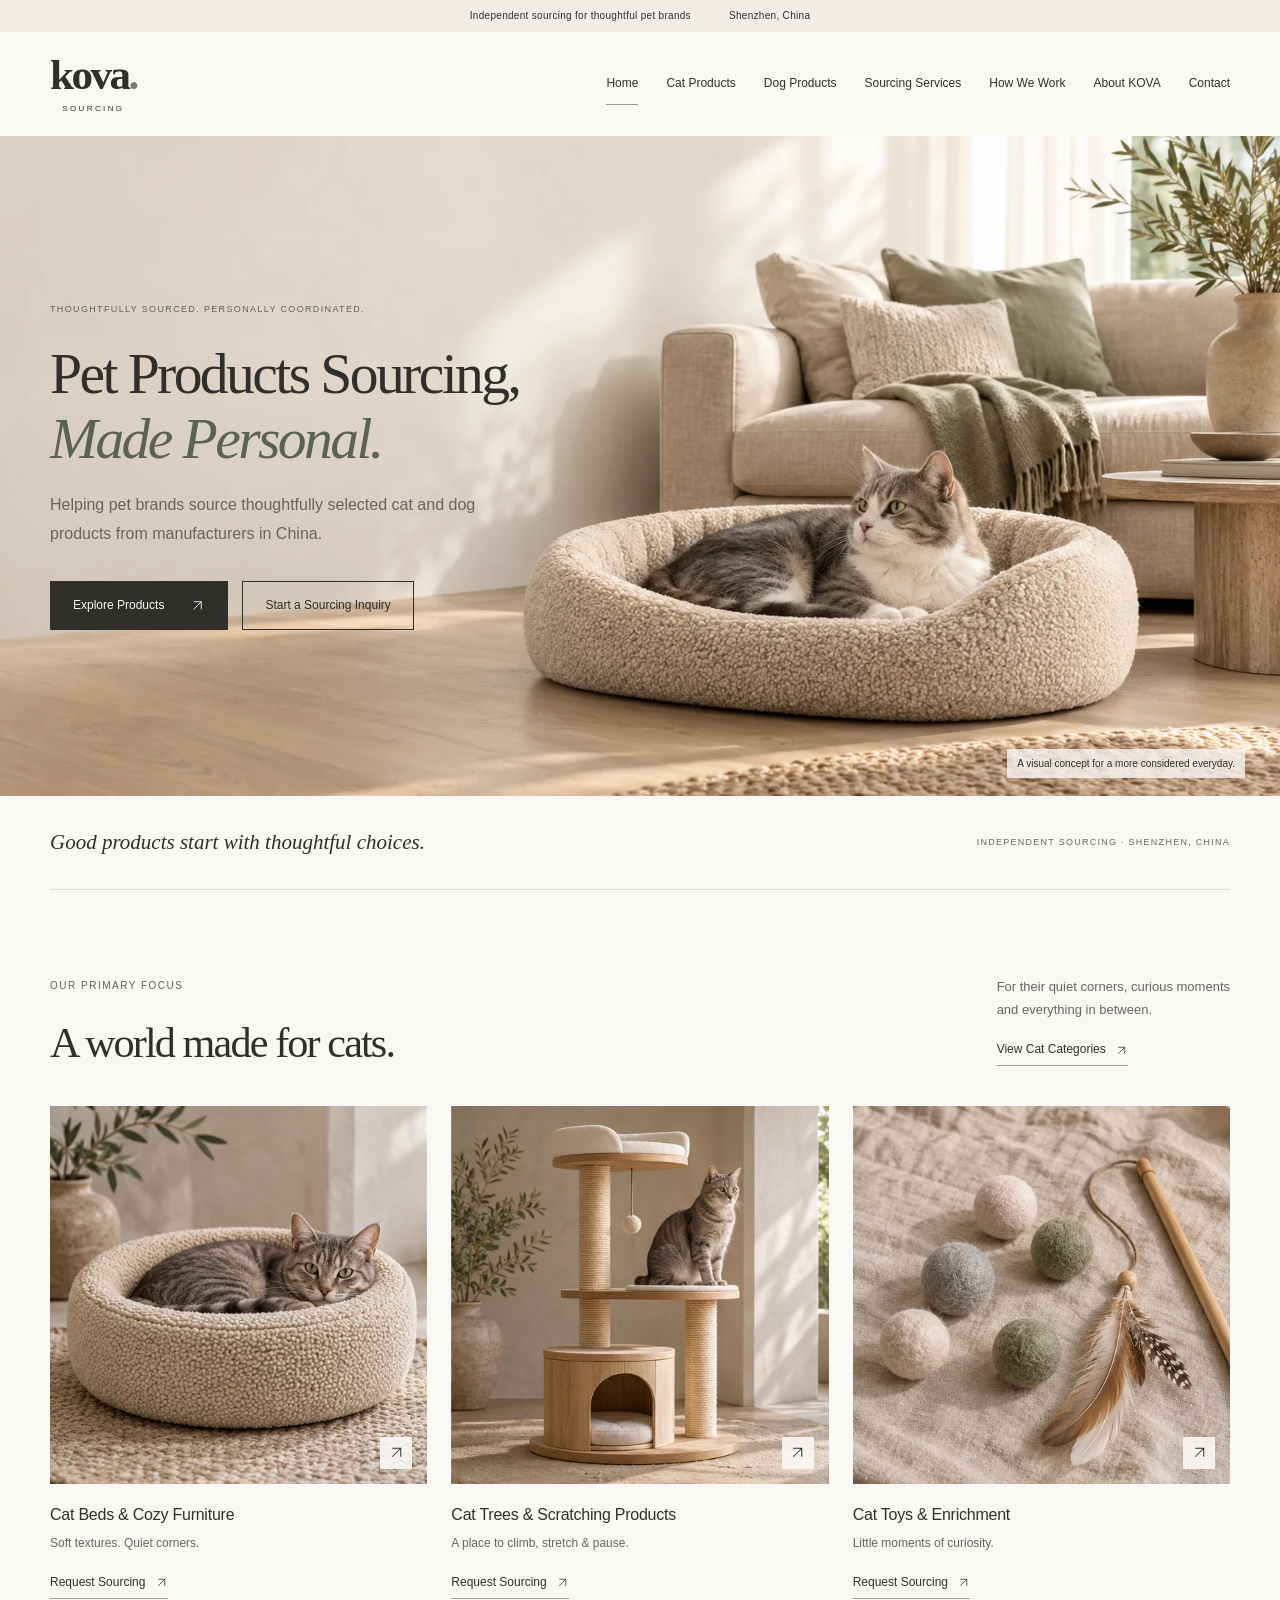
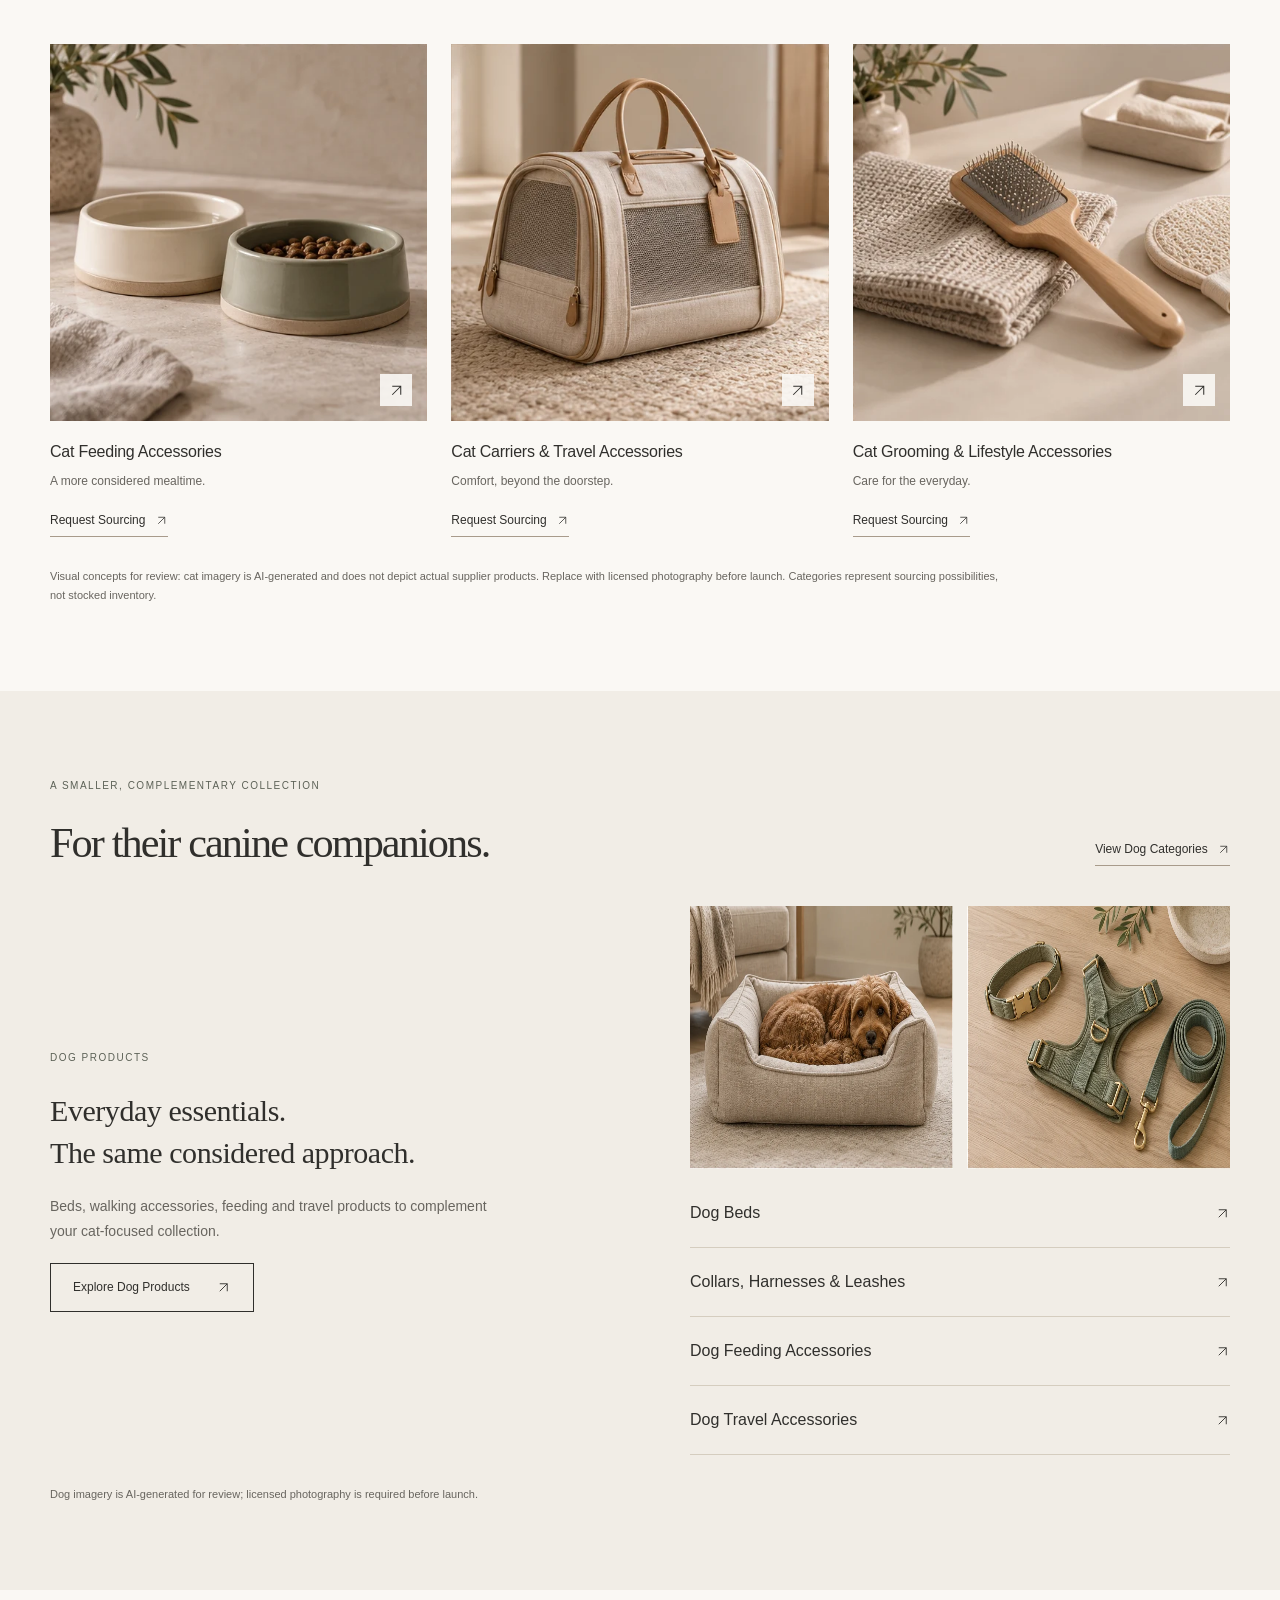
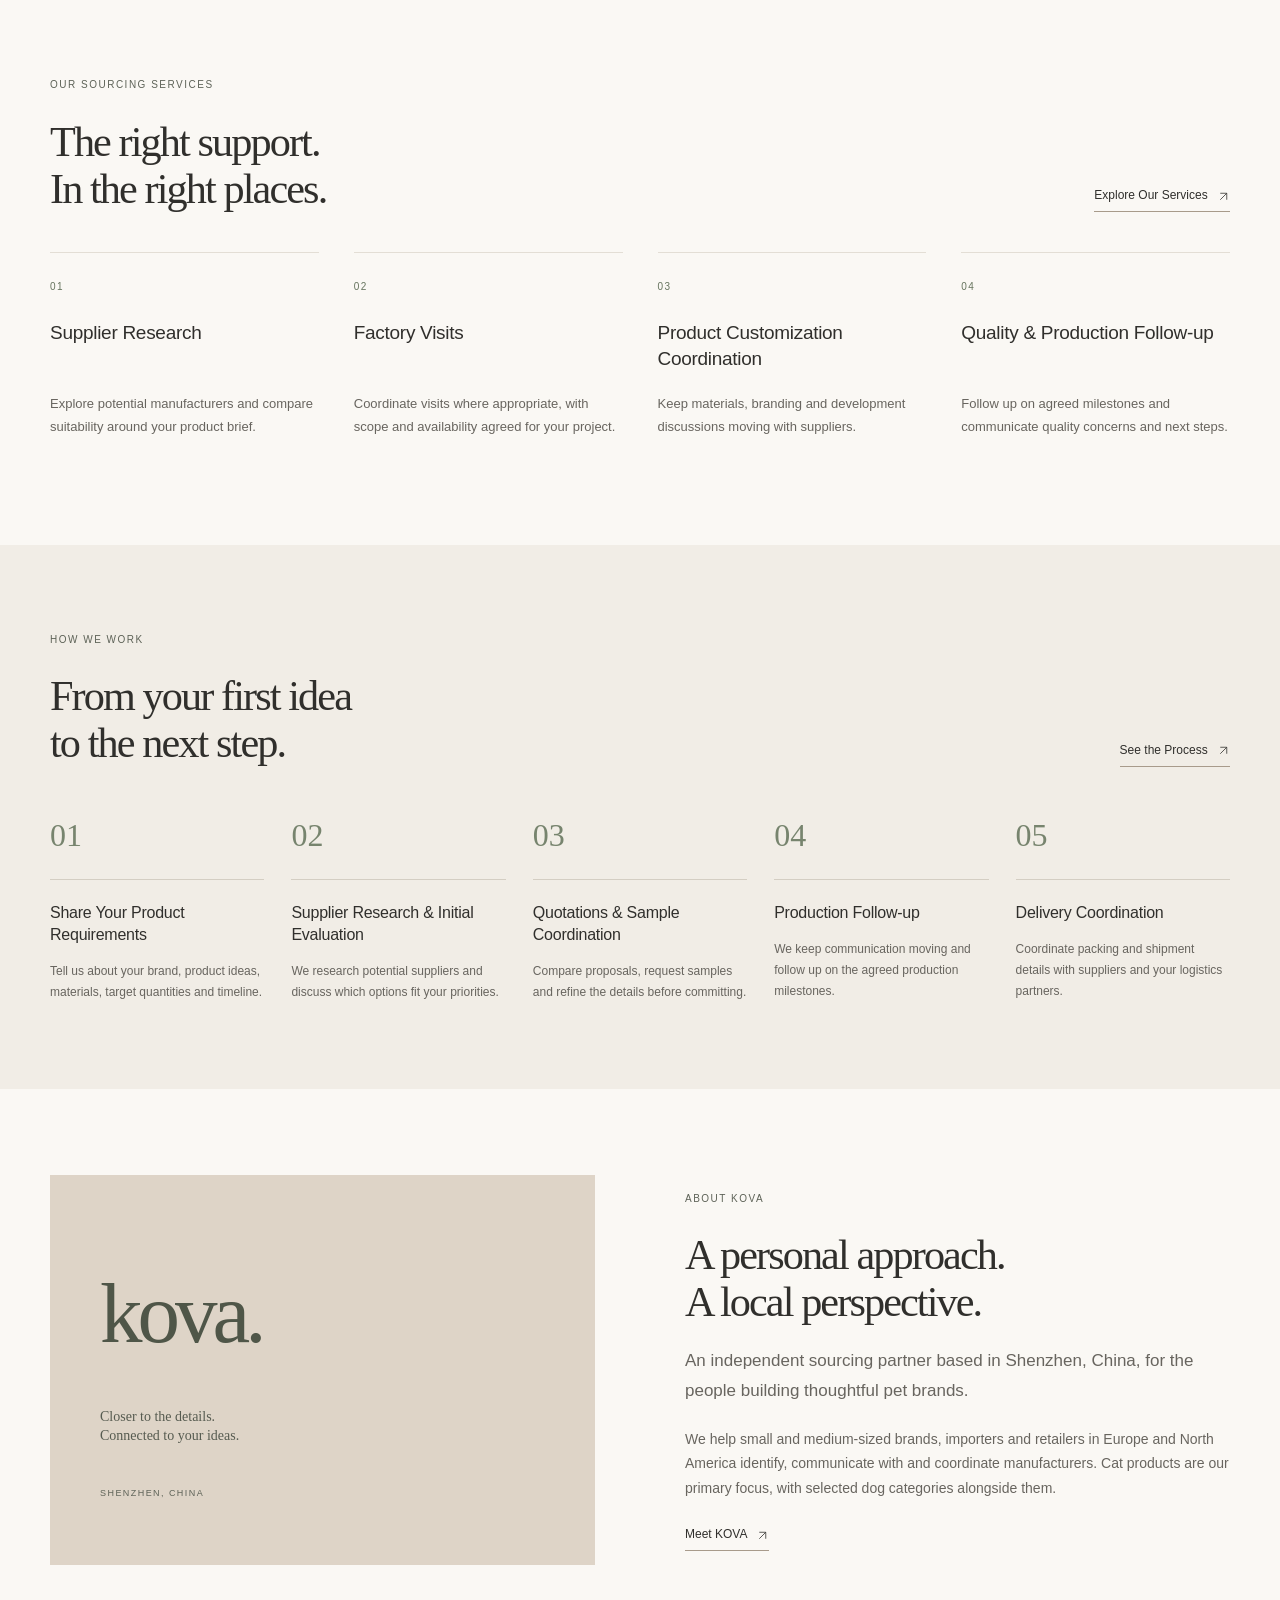
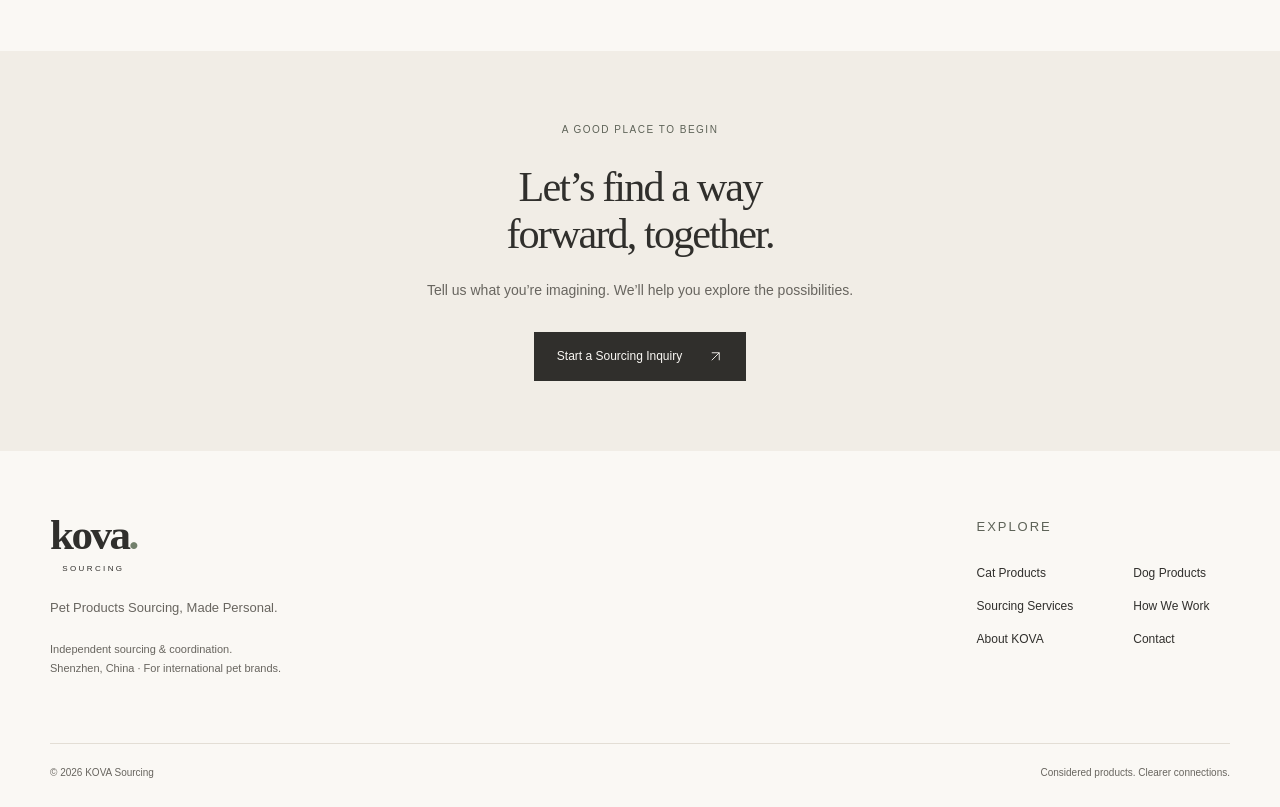
==== index.html @ 856c4e42 "Redesign KOVA static sourcing website for review" ====
<!doctype html>
<html lang="en"><head><meta charset="utf-8"><meta name="viewport" content="width=device-width, initial-scale=1"><title>KOVA Sourcing — Pet Products Sourcing, Made Personal.</title><meta name="description" content="An independent Shenzhen-based partner helping pet brands source thoughtfully selected cat and dog products from manufacturers in China."><link rel="canonical" href="https://kovasourcing.com/"><meta property="og:type" content="website"><meta property="og:title" content="KOVA Sourcing — Pet Products Sourcing, Made Personal."><meta property="og:description" content="An independent Shenzhen-based partner helping pet brands source thoughtfully selected cat and dog products from manufacturers in China."><meta property="og:url" content="https://kovasourcing.com/"><meta property="og:image" content="https://kovasourcing.com/assets/images/social-card.png"><meta property="og:image:alt" content="KOVA Sourcing — Made Personal"><meta name="theme-color" content="#FAF8F4"><link rel="icon" href="assets/favicon.svg" type="image/svg+xml"><link rel="stylesheet" href="assets/styles.css"><script src="assets/site.js" defer></script></head><body><a class="skip" href="#main">Skip to content</a><div class="top-note">Independent sourcing for thoughtful pet brands <span>Shenzhen, China</span></div><header class="site-header wrap"><a class="logo" href="index.html" aria-label="KOVA Sourcing home">kova<span>.</span><small>SOURCING</small></a><button class="menu-toggle" aria-expanded="false" aria-controls="navigation">Menu <span aria-hidden="true"><svg class="arrow-icon" aria-hidden="true" viewBox="0 0 20 20"><path d="M3 5h14M3 10h14M3 15h14" fill="none" stroke="currentColor" stroke-width="1.2"/></svg></span></button><nav id="navigation" aria-label="Main navigation"><a href="index.html" aria-current="page">Home</a><a href="cat-products.html">Cat Products</a><a href="dog-products.html">Dog Products</a><a href="sourcing-services.html">Sourcing Services</a><a href="how-it-works.html">How We Work</a><a href="about.html">About KOVA</a><a href="contact.html">Contact</a></nav></header><main id="main"><section class="hero"><div class="hero-background" role="img" aria-label="AI-generated concept of a cat in a neutral modern interior"></div><div class="wrap hero-content"><p class="eyebrow">THOUGHTFULLY SOURCED. PERSONALLY COORDINATED.</p><h1>Pet Products Sourcing,<br><em>Made Personal.</em></h1><p>Helping pet brands source thoughtfully selected cat and dog products from manufacturers in China.</p><div class="actions"><a class="button dark" href="cat-products.html">Explore Products <span aria-hidden="true"><svg class="arrow-icon" aria-hidden="true" viewBox="0 0 20 20" fill="none"><path d="M5 15 15 5M5 5h10v10" stroke="currentColor" stroke-width="1.2"/></svg></span></a><a class="button outline" href="contact.html">Start a Sourcing Inquiry</a></div></div><span class="hero-caption">A visual concept for a more considered everyday.</span></section><section class="intro-strip wrap"><p>Good products start with thoughtful choices.</p><span>INDEPENDENT SOURCING · SHENZHEN, CHINA</span></section><section class="wrap section"><div class="section-head"><div><p class="eyebrow">OUR PRIMARY FOCUS</p><h2>A world made for cats.</h2></div><div><p>For their quiet corners, curious moments<br>and everything in between.</p><a class="text-link" href="cat-products.html">View Cat Categories <svg class="arrow-icon" aria-hidden="true" viewBox="0 0 20 20" fill="none"><path d="M5 15 15 5M5 5h10v10" stroke="currentColor" stroke-width="1.2"/></svg></a></div></div><div class="category-grid"><article class="category-card"><a href="contact.html?category=Cat%20Beds%20%26%20Cozy%20Furniture" class="category-image" aria-label="Request sourcing for Cat Beds &amp; Cozy Furniture"><div class="photo-tile panel-0" role="img" aria-label="AI-generated concept image representing Cat Beds &amp; Cozy Furniture"></div><span class="image-arrow" aria-hidden="true"><svg class="arrow-icon" aria-hidden="true" viewBox="0 0 20 20" fill="none"><path d="M5 15 15 5M5 5h10v10" stroke="currentColor" stroke-width="1.2"/></svg></span></a><div class="category-copy"><h3>Cat Beds &amp; Cozy Furniture</h3><p>Soft textures. Quiet corners.</p><a class="text-link" href="contact.html?category=Cat%20Beds%20%26%20Cozy%20Furniture">Request Sourcing <span aria-hidden="true"><svg class="arrow-icon" aria-hidden="true" viewBox="0 0 20 20" fill="none"><path d="M5 15 15 5M5 5h10v10" stroke="currentColor" stroke-width="1.2"/></svg></span></a></div></article><article class="category-card"><a href="contact.html?category=Cat%20Trees%20%26%20Scratching%20Products" class="category-image" aria-label="Request sourcing for Cat Trees &amp; Scratching Products"><div class="photo-tile panel-1" role="img" aria-label="AI-generated concept image representing Cat Trees &amp; Scratching Products"></div><span class="image-arrow" aria-hidden="true"><svg class="arrow-icon" aria-hidden="true" viewBox="0 0 20 20" fill="none"><path d="M5 15 15 5M5 5h10v10" stroke="currentColor" stroke-width="1.2"/></svg></span></a><div class="category-copy"><h3>Cat Trees &amp; Scratching Products</h3><p>A place to climb, stretch &amp; pause.</p><a class="text-link" href="contact.html?category=Cat%20Trees%20%26%20Scratching%20Products">Request Sourcing <span aria-hidden="true"><svg class="arrow-icon" aria-hidden="true" viewBox="0 0 20 20" fill="none"><path d="M5 15 15 5M5 5h10v10" stroke="currentColor" stroke-width="1.2"/></svg></span></a></div></article><article class="category-card"><a href="contact.html?category=Cat%20Toys%20%26%20Enrichment" class="category-image" aria-label="Request sourcing for Cat Toys &amp; Enrichment"><div class="photo-tile panel-2" role="img" aria-label="AI-generated concept image representing Cat Toys &amp; Enrichment"></div><span class="image-arrow" aria-hidden="true"><svg class="arrow-icon" aria-hidden="true" viewBox="0 0 20 20" fill="none"><path d="M5 15 15 5M5 5h10v10" stroke="currentColor" stroke-width="1.2"/></svg></span></a><div class="category-copy"><h3>Cat Toys &amp; Enrichment</h3><p>Little moments of curiosity.</p><a class="text-link" href="contact.html?category=Cat%20Toys%20%26%20Enrichment">Request Sourcing <span aria-hidden="true"><svg class="arrow-icon" aria-hidden="true" viewBox="0 0 20 20" fill="none"><path d="M5 15 15 5M5 5h10v10" stroke="currentColor" stroke-width="1.2"/></svg></span></a></div></article><article class="category-card"><a href="contact.html?category=Cat%20Feeding%20Accessories" class="category-image" aria-label="Request sourcing for Cat Feeding Accessories"><div class="photo-tile panel-3" role="img" aria-label="AI-generated concept image representing Cat Feeding Accessories"></div><span class="image-arrow" aria-hidden="true"><svg class="arrow-icon" aria-hidden="true" viewBox="0 0 20 20" fill="none"><path d="M5 15 15 5M5 5h10v10" stroke="currentColor" stroke-width="1.2"/></svg></span></a><div class="category-copy"><h3>Cat Feeding Accessories</h3><p>A more considered mealtime.</p><a class="text-link" href="contact.html?category=Cat%20Feeding%20Accessories">Request Sourcing <span aria-hidden="true"><svg class="arrow-icon" aria-hidden="true" viewBox="0 0 20 20" fill="none"><path d="M5 15 15 5M5 5h10v10" stroke="currentColor" stroke-width="1.2"/></svg></span></a></div></article><article class="category-card"><a href="contact.html?category=Cat%20Carriers%20%26%20Travel%20Accessories" class="category-image" aria-label="Request sourcing for Cat Carriers &amp; Travel Accessories"><div class="photo-tile panel-4" role="img" aria-label="AI-generated concept image representing Cat Carriers &amp; Travel Accessories"></div><span class="image-arrow" aria-hidden="true"><svg class="arrow-icon" aria-hidden="true" viewBox="0 0 20 20" fill="none"><path d="M5 15 15 5M5 5h10v10" stroke="currentColor" stroke-width="1.2"/></svg></span></a><div class="category-copy"><h3>Cat Carriers &amp; Travel Accessories</h3><p>Comfort, beyond the doorstep.</p><a class="text-link" href="contact.html?category=Cat%20Carriers%20%26%20Travel%20Accessories">Request Sourcing <span aria-hidden="true"><svg class="arrow-icon" aria-hidden="true" viewBox="0 0 20 20" fill="none"><path d="M5 15 15 5M5 5h10v10" stroke="currentColor" stroke-width="1.2"/></svg></span></a></div></article><article class="category-card"><a href="contact.html?category=Cat%20Grooming%20%26%20Lifestyle%20Accessories" class="category-image" aria-label="Request sourcing for Cat Grooming &amp; Lifestyle Accessories"><div class="photo-tile panel-5" role="img" aria-label="AI-generated concept image representing Cat Grooming &amp; Lifestyle Accessories"></div><span class="image-arrow" aria-hidden="true"><svg class="arrow-icon" aria-hidden="true" viewBox="0 0 20 20" fill="none"><path d="M5 15 15 5M5 5h10v10" stroke="currentColor" stroke-width="1.2"/></svg></span></a><div class="category-copy"><h3>Cat Grooming &amp; Lifestyle Accessories</h3><p>Care for the everyday.</p><a class="text-link" href="contact.html?category=Cat%20Grooming%20%26%20Lifestyle%20Accessories">Request Sourcing <span aria-hidden="true"><svg class="arrow-icon" aria-hidden="true" viewBox="0 0 20 20" fill="none"><path d="M5 15 15 5M5 5h10v10" stroke="currentColor" stroke-width="1.2"/></svg></span></a></div></article></div><p class="asset-note">Visual concepts for review: cat imagery is AI-generated and does not depict actual supplier products. Replace with licensed photography before launch. Categories represent sourcing possibilities, not stocked inventory.</p></section><section class="dog-section"><div class="wrap section"><div class="section-head"><div><p class="eyebrow">A SMALLER, COMPLEMENTARY COLLECTION</p><h2>For their canine companions.</h2></div><a class="text-link" href="dog-products.html">View Dog Categories <svg class="arrow-icon" aria-hidden="true" viewBox="0 0 20 20" fill="none"><path d="M5 15 15 5M5 5h10v10" stroke="currentColor" stroke-width="1.2"/></svg></a></div><div class="dog-feature"><div><p class="eyebrow">DOG PRODUCTS</p><h3>Everyday essentials.<br>The same considered approach.</h3><p>Beds, walking accessories, feeding and travel products to complement your cat-focused collection.</p><a class="button outline" href="dog-products.html">Explore Dog Products <svg class="arrow-icon" aria-hidden="true" viewBox="0 0 20 20" fill="none"><path d="M5 15 15 5M5 5h10v10" stroke="currentColor" stroke-width="1.2"/></svg></a></div><div class="dog-links"><div class="dog-visuals"><a href="dog-products.html" aria-label="View dog bed sourcing category"><div class="photo-tile dog-photo dog-panel-0" role="img" aria-label="AI-generated dog resting in an oatmeal bed"></div></a><a href="dog-products.html" aria-label="View dog walking sourcing category"><div class="photo-tile dog-photo dog-panel-1" role="img" aria-label="AI-generated sage dog collar, harness and leash"></div></a></div><a href="contact.html?category=Dog%20Beds"><span>Dog Beds</span><span aria-hidden="true"><svg class="arrow-icon" aria-hidden="true" viewBox="0 0 20 20" fill="none"><path d="M5 15 15 5M5 5h10v10" stroke="currentColor" stroke-width="1.2"/></svg></span></a><a href="contact.html?category=Collars%2C%20Harnesses%20%26%20Leashes"><span>Collars, Harnesses & Leashes</span><span aria-hidden="true"><svg class="arrow-icon" aria-hidden="true" viewBox="0 0 20 20" fill="none"><path d="M5 15 15 5M5 5h10v10" stroke="currentColor" stroke-width="1.2"/></svg></span></a><a href="contact.html?category=Dog%20Feeding%20Accessories"><span>Dog Feeding Accessories</span><span aria-hidden="true"><svg class="arrow-icon" aria-hidden="true" viewBox="0 0 20 20" fill="none"><path d="M5 15 15 5M5 5h10v10" stroke="currentColor" stroke-width="1.2"/></svg></span></a><a href="contact.html?category=Dog%20Travel%20Accessories"><span>Dog Travel Accessories</span><span aria-hidden="true"><svg class="arrow-icon" aria-hidden="true" viewBox="0 0 20 20" fill="none"><path d="M5 15 15 5M5 5h10v10" stroke="currentColor" stroke-width="1.2"/></svg></span></a></div></div><p class="asset-note">Dog imagery is AI-generated for review; licensed photography is required before launch.</p></div></section><section class="wrap section"><div class="section-head"><div><p class="eyebrow">OUR SOURCING SERVICES</p><h2>The right support.<br>In the right places.</h2></div><a class="text-link" href="sourcing-services.html">Explore Our Services <svg class="arrow-icon" aria-hidden="true" viewBox="0 0 20 20" fill="none"><path d="M5 15 15 5M5 5h10v10" stroke="currentColor" stroke-width="1.2"/></svg></a></div><div class="service-grid"><article><span class="eyebrow">01</span><h3>Supplier Research</h3><p>Explore potential manufacturers and compare suitability around your product brief.</p></article><article><span class="eyebrow">02</span><h3>Factory Visits</h3><p>Coordinate visits where appropriate, with scope and availability agreed for your project.</p></article><article><span class="eyebrow">03</span><h3>Product Customization Coordination</h3><p>Keep materials, branding and development discussions moving with suppliers.</p></article><article><span class="eyebrow">04</span><h3>Quality & Production Follow-up</h3><p>Follow up on agreed milestones and communicate quality concerns and next steps.</p></article></div></section><section class="process-band"><div class="wrap section"><div class="section-head"><div><p class="eyebrow">HOW WE WORK</p><h2>From your first idea<br>to the next step.</h2></div><a class="text-link" href="how-it-works.html">See the Process <svg class="arrow-icon" aria-hidden="true" viewBox="0 0 20 20" fill="none"><path d="M5 15 15 5M5 5h10v10" stroke="currentColor" stroke-width="1.2"/></svg></a></div><ol class="steps"><li><span>01</span><h3>Share Your Product Requirements</h3><p>Tell us about your brand, product ideas, materials, target quantities and timeline.</p></li><li><span>02</span><h3>Supplier Research & Initial Evaluation</h3><p>We research potential suppliers and discuss which options fit your priorities.</p></li><li><span>03</span><h3>Quotations & Sample Coordination</h3><p>Compare proposals, request samples and refine the details before committing.</p></li><li><span>04</span><h3>Production Follow-up</h3><p>We keep communication moving and follow up on the agreed production milestones.</p></li><li><span>05</span><h3>Delivery Coordination</h3><p>Coordinate packing and shipment details with suppliers and your logistics partners.</p></li></ol></div></section><section class="about-home wrap section"><div class="about-art"><span>kova.</span><p>Closer to the details.<br>Connected to your ideas.</p><small>SHENZHEN, CHINA</small></div><div><p class="eyebrow">ABOUT KOVA</p><h2>A personal approach.<br>A local perspective.</h2><p class="lead">An independent sourcing partner based in Shenzhen, China, for the people building thoughtful pet brands.</p><p>We help small and medium-sized brands, importers and retailers in Europe and North America identify, communicate with and coordinate manufacturers. Cat products are our primary focus, with selected dog categories alongside them.</p><a class="text-link" href="about.html">Meet KOVA <svg class="arrow-icon" aria-hidden="true" viewBox="0 0 20 20" fill="none"><path d="M5 15 15 5M5 5h10v10" stroke="currentColor" stroke-width="1.2"/></svg></a></div></section><section class="final-cta"><div class="wrap"><p class="eyebrow">A GOOD PLACE TO BEGIN</p><h2>Let’s find a way<br>forward, together.</h2><p>Tell us what you’re imagining. We’ll help you explore the possibilities.</p><a class="button dark" href="contact.html">Start a Sourcing Inquiry <span aria-hidden="true"><svg class="arrow-icon" aria-hidden="true" viewBox="0 0 20 20" fill="none"><path d="M5 15 15 5M5 5h10v10" stroke="currentColor" stroke-width="1.2"/></svg></span></a></div></section></main><footer class="site-footer"><div class="wrap footer-top"><div><a class="logo" href="index.html" aria-label="KOVA Sourcing home">kova<span>.</span><small>SOURCING</small></a><p>Pet Products Sourcing, Made Personal.</p><p class="small">Independent sourcing & coordination.<br>Shenzhen, China · For international pet brands.</p></div><div><p class="eyebrow">EXPLORE</p><nav aria-label="Footer navigation"><a href="cat-products.html">Cat Products</a><a href="dog-products.html">Dog Products</a><a href="sourcing-services.html">Sourcing Services</a><a href="how-it-works.html">How We Work</a><a href="about.html">About KOVA</a><a href="contact.html">Contact</a></nav></div></div><div class="wrap footer-bottom"><span>© <span id="year">2026</span> KOVA Sourcing</span><span>Considered products. Clearer connections.</span></div></footer></body></html>
---- assets/styles.css ----
:root{--paper:#faf8f4;--ivory:#f1ede6;--oat:#ded4c7;--taupe:#a89b8b;--ink:#302f2c;--muted:#68655f;--sage:#929c8b;--line:#e3ded5}*{box-sizing:border-box}body{margin:0;background:var(--paper);color:var(--ink);font:15px/1.75 Arial,Helvetica,sans-serif}a{color:inherit;text-decoration:none}button,input,select,textarea{font:inherit}a,button{outline-offset:5px}a:focus-visible,button:focus-visible{outline:2px solid var(--ink)}h1,h2,h3,p{margin:0 0 20px}h1,h2{font-family:Georgia,'Times New Roman',serif;font-weight:400;line-height:1.12;letter-spacing:-.045em}h1{font-size:clamp(42px,4.8vw,76px)}h2{font-size:clamp(34px,3.3vw,50px)}h3{font-size:18px;font-weight:400;line-height:1.4;letter-spacing:-.015em}p{color:var(--muted)}.wrap{width:calc(100% - 100px);max-width:1380px;margin-inline:auto}.top-note{height:32px;background:var(--ivory);font-size:10px;letter-spacing:.03em;text-align:center;padding:7px 20px}.top-note span{margin-left:35px}.site-header{display:flex;align-items:center;justify-content:space-between;gap:35px;height:104px}.logo{display:inline-block;font-family:Georgia,serif;font-weight:700;font-size:43px;line-height:.9;letter-spacing:-2.5px}.logo span{color:#72806b}.logo small{display:block;font-family:Arial,sans-serif;font-weight:400;font-size:8px;letter-spacing:.3em;text-align:center;margin-top:10px}.site-header nav{display:flex;gap:28px;font-size:12px}.site-header nav a{padding:10px 0;border-bottom:1px solid transparent}.site-header nav a:hover,.site-header nav a[aria-current]{border-color:var(--sage)}.menu-toggle{display:none}.skip{position:absolute;top:-100px;z-index:20;background:var(--paper);padding:15px}.skip:focus{top:0}.eyebrow{font-family:Arial,sans-serif;font-size:10px;font-weight:500;letter-spacing:.15em;color:#5d6257;margin-bottom:24px}.hero{position:relative;isolation:isolate;min-height:660px;display:flex;align-items:center;background:var(--oat)}.hero-background{position:absolute;inset:0;z-index:-2;background:url('images/hero-concept.webp') center 55%/cover no-repeat}.hero:after{content:'';position:absolute;inset:0;z-index:-1;background:transparent}.hero-content{padding-block:80px}.hero h1{max-width:710px;font-size:clamp(44px,4.5vw,70px)}.hero em{font-weight:400;color:#5a6253}.hero-content>p:not(.eyebrow){max-width:460px;font-size:16px;line-height:1.8}.hero .eyebrow{font-size:9px}.actions{display:flex;gap:14px;flex-wrap:wrap;margin-top:32px}.button{display:inline-flex;align-items:center;justify-content:center;gap:26px;min-height:48px;padding:13px 22px;border:1px solid var(--ink);border-radius:0;font-size:12px;cursor:pointer;transition:background .2s,color .2s;background:var(--ink);color:var(--paper)}.button.dark{background:var(--ink);color:var(--paper)}.button.outline{background:transparent;color:var(--ink)}.button:hover{background:#55584e;color:white}.hero-caption{position:absolute;right:35px;bottom:18px;font-size:10px;color:#302f2c;background:#faf8f4c9;padding:6px 10px}.intro-strip{display:flex;align-items:center;justify-content:space-between;gap:20px;padding-block:28px;border-bottom:1px solid var(--line)}.intro-strip p{font-family:Georgia,serif;font-style:italic;font-size:21px;margin:0;color:var(--ink)}.intro-strip span{font-size:9px;letter-spacing:.14em;color:var(--muted)}.section{padding-block:86px}.section-head{display:flex;align-items:end;justify-content:space-between;gap:45px;margin-bottom:40px}.section-head h2{margin-bottom:0}.section-head p:not(.eyebrow){font-size:13px;margin-bottom:14px}.text-link{display:inline-block;border-bottom:1px solid #a89b8b;padding-bottom:5px;font-size:12px}.text-link:hover{color:#64715c;border-color:#64715c}.category-grid{display:grid;grid-template-columns:repeat(3,1fr);gap:45px 24px}.category-image{display:block;position:relative;overflow:hidden;aspect-ratio:1;background:var(--ivory)}.photo-tile{width:100%;height:100%;background-image:url('images/category-concepts.webp');background-size:300% 200%;background-repeat:no-repeat;transition:transform .45s}.panel-0{background-position:0 0}.panel-1{background-position:50% 0}.panel-2{background-position:100% 0}.panel-3{background-position:0 100%}.panel-4{background-position:50% 100%}.panel-5{background-position:100% 100%}.category-image:hover .photo-tile{transform:scale(1.025)}.image-arrow{position:absolute;right:15px;bottom:15px;background:#faf8f4e8;width:32px;height:32px;display:grid;place-items:center;font-size:17px}.category-copy{padding-top:20px}.category-copy h3{font-size:16px;margin-bottom:7px}.category-copy p{font-size:12px;margin-bottom:14px}.asset-note{font-size:11px;max-width:950px;margin:30px 0 0;color:var(--muted)}.dog-section,.process-band{background:var(--ivory)}.dog-feature{display:grid;grid-template-columns:1fr 1fr;gap:100px;align-items:center}.dog-feature h3{font-family:Georgia,serif;font-size:30px}.dog-feature p:not(.eyebrow){font-size:14px;max-width:440px}.dog-links a{display:flex;justify-content:space-between;gap:20px;border-bottom:1px solid #d5cdbf;padding:20px 0;font-size:16px}.dog-links a:hover{color:#64715c}.service-grid{display:grid;grid-template-columns:repeat(4,1fr);gap:35px}.service-grid article{border-top:1px solid var(--line);padding-top:25px}.service-grid h3{font-size:19px;min-height:53px}.service-grid p:not(.eyebrow){font-size:13px}.service-grid .eyebrow{display:block;color:#66745e}.steps{display:grid;grid-template-columns:repeat(5,1fr);gap:27px;list-style:none;margin:0;padding:0}.steps li>span{display:block;font-family:Georgia,serif;font-size:32px;color:#77846e;margin-bottom:22px;border-bottom:1px solid #d4cec3;padding-bottom:16px}.steps h3{font-size:16px;margin-bottom:15px}.steps p{font-size:12px;margin:0}.about-home,.about-page{display:grid;grid-template-columns:1fr 1fr;gap:90px;align-items:center}.about-art{background:var(--oat);min-height:390px;padding:50px;display:flex;flex-direction:column;justify-content:center}.about-art>span{font-family:Georgia,serif;font-size:85px;letter-spacing:-5px;color:#4f5648}.about-art p{font-family:Georgia,serif;font-size:26px;line-height:1.35;color:#565b50;margin-top:20px}.about-art small{font-size:9px;letter-spacing:.16em;color:#5d6257;margin-top:20px}.lead{font-size:17px;max-width:650px;line-height:1.8}.about-home p:not(.eyebrow):not(.lead),.about-page p{font-size:14px}.final-cta{text-align:center;background:var(--ivory);padding:70px 0}.final-cta p:not(.eyebrow){font-size:14px}.final-cta .button{margin-top:10px}.site-footer{padding:65px 0 25px;background:var(--paper)}.footer-top{display:flex;justify-content:space-between;gap:55px}.footer-top .logo{margin-bottom:25px}.footer-top p{font-size:13px}.footer-top nav{display:grid;grid-template-columns:repeat(2,1fr);gap:12px 60px;font-size:12px}.small{font-size:11px!important}.footer-bottom{display:flex;justify-content:space-between;border-top:1px solid var(--line);margin-top:45px;padding-top:20px;font-size:10px;color:var(--muted)}.page-intro{padding-block:65px 45px}.page-intro h1{max-width:950px}.catalog{padding-bottom:60px}.brief-band{display:grid;grid-template-columns:1fr 1fr;gap:100px;border-top:1px solid var(--line);padding-block:60px}.brief-band p:not(.eyebrow){font-size:14px}.dog-grid{grid-template-columns:repeat(4,1fr);gap:24px}.dog-placeholder{height:100%;padding:25px;display:flex;flex-direction:column;justify-content:space-between;background:var(--ivory)}.dog-placeholder>span{font-family:Georgia,serif;font-size:45px;color:#7d8275}.dog-placeholder p{font-family:Georgia,serif;font-size:25px;line-height:1.25;color:var(--ink);margin:0}.dog-placeholder small{font-size:8px;letter-spacing:.1em;color:#68655f}.service-list article{display:grid;grid-template-columns:45px 1fr 1.2fr;gap:30px;padding:30px 0;border-top:1px solid var(--line)}.service-list h2{font-family:Arial,sans-serif;font-size:23px;letter-spacing:-.02em;line-height:1.4}.service-list p{font-size:14px;margin:0}.notice{padding:28px;background:var(--ivory);margin-block:35px}.notice h3{font-size:17px}.notice p{font-size:13px;margin:0}.process-page{padding-bottom:45px}.process-page .steps{grid-template-columns:1fr;max-width:900px}.process-page .steps li{display:grid;grid-template-columns:55px 1fr;gap:0 25px;border-top:1px solid var(--line);padding-top:25px}.process-page .steps li>span{grid-row:span 2;border:0;margin:0}.process-page .steps h3{font-size:23px}.process-page .steps p{font-size:14px}.about-page{padding-bottom:30px;align-items:start}.values{display:grid;grid-template-columns:repeat(3,1fr);gap:45px}.values article{border-top:1px solid var(--line);padding-top:25px}.values p{font-size:14px}.contact-layout{display:grid;grid-template-columns:.8fr 1.2fr;gap:80px;margin-bottom:85px}.contact-layout aside h2{font-size:33px}.contact-layout aside>p{font-size:14px}.form-grid{display:grid;grid-template-columns:1fr 1fr;gap:22px}.form-grid label{font-size:13px;font-weight:500}.form-grid label span{color:#626d59}.form-grid .full{grid-column:1/-1}input,textarea,select{display:block;width:100%;margin-top:9px;padding:12px;background:#fffdf9;border:1px solid #c8c1b6;border-radius:0;color:var(--ink);min-width:0}textarea{resize:vertical}input:focus,textarea:focus,select:focus{outline:2px solid #64715c;outline-offset:2px}.optional{font-weight:400;color:var(--muted)!important}.privacy{font-size:12px;margin-top:25px}#form-status{font-size:13px;margin-top:15px}@media(min-width:1700px){.hero{min-height:760px}.hero-background{background-position:center 58%}}@media(max-width:1100px){.wrap{width:calc(100% - 64px)}.site-header nav{gap:16px;font-size:11px}.hero{min-height:580px}.hero h1{max-width:590px}.hero-content>p:not(.eyebrow){max-width:390px}.dog-feature,.about-home,.about-page,.brief-band{gap:50px}.service-grid{gap:25px}.dog-grid{grid-template-columns:repeat(2,1fr)}}@media(max-width:800px){.wrap{width:calc(100% - 40px)}.site-header{height:85px;position:relative}.logo{font-size:38px}.top-note{font-size:9px}.top-note span{margin-left:14px}.menu-toggle{display:block;padding:8px 14px;background:transparent;border:1px solid var(--line);font-size:12px}.site-header nav{display:none;position:absolute;top:85px;left:-20px;right:-20px;z-index:10;background:var(--paper);padding:20px;box-shadow:0 8px 16px #302f2c10}.site-header nav.open{display:flex;flex-direction:column;gap:4px;font-size:14px}.hero{display:block;min-height:0;padding-top:360px}.hero-background{bottom:auto;height:360px;background-position:68% center}.hero:after{display:none}.hero-content{background:var(--ivory);padding-block:35px}.hero h1{font-size:46px;max-width:680px}.hero-content>p:not(.eyebrow){max-width:600px;font-size:14px}.hero-caption{top:330px;bottom:auto;right:15px;font-size:8px;padding:3px 7px}.hero .eyebrow{font-size:8px}.intro-strip{align-items:start;flex-direction:column;gap:10px;padding-block:24px}.intro-strip p{font-size:19px}.intro-strip span{font-size:8px}.section{padding-block:55px}.section-head{flex-direction:column;align-items:start;gap:20px;margin-bottom:30px}.category-grid{grid-template-columns:repeat(2,1fr);gap:30px 20px}.category-copy h3{font-size:15px}.dog-feature,.about-home,.about-page,.brief-band,.contact-layout{grid-template-columns:1fr;gap:30px}.service-grid{grid-template-columns:repeat(2,1fr);gap:25px}.service-grid h3{min-height:0}.steps{grid-template-columns:1fr;gap:20px}.steps li{display:grid;grid-template-columns:40px 1fr;gap:0 20px;border-top:1px solid #d4cec3;padding-top:20px}.steps li>span{grid-row:span 2;border:0;font-size:27px;padding:0;margin:0}.steps h3{margin-bottom:8px;font-size:17px}.steps p{font-size:13px}.about-art{min-height:300px;padding:35px}.final-cta{padding-block:50px}.footer-top{flex-direction:column;gap:25px}.footer-bottom{gap:20px}.service-list article{grid-template-columns:30px 1fr;gap:15px}.service-list article p{grid-column:2}.page-intro{padding-block:45px 30px}.page-intro h1{font-size:45px}.values{grid-template-columns:1fr;gap:25px}.contact-layout{margin-bottom:55px}.contact-layout .notice{margin-block:20px}.process-page .steps h3{font-size:20px}}@media(max-width:480px){.hero{padding-top:285px}.hero-background{height:285px;background-position:70% center}.hero-caption{top:262px}.hero h1{font-size:40px}.actions{gap:10px;margin-top:25px}.actions .button{font-size:11px;padding:12px 14px;gap:15px}.category-grid{gap:28px 14px}.category-copy h3{font-size:13px}.category-copy p{font-size:11px}.category-copy .text-link{font-size:10px}.image-arrow{right:8px;bottom:8px;width:26px;height:26px}.service-grid{grid-template-columns:1fr}.dog-grid{grid-template-columns:1fr}.form-grid{grid-template-columns:1fr}.form-grid .full{grid-column:auto}.footer-bottom{flex-direction:column;gap:5px}.footer-top nav{gap:12px 25px}.top-note span{display:none}.page-intro h1{font-size:40px}.hero-content{width:100%;padding-inline:20px}.lead{font-size:15px}}@media(prefers-reduced-motion:reduce){*{transition:none!important}}
.dog-photo{background-image:url('images/dog-concepts.webp');background-size:200% 200%}.dog-panel-0{background-position:0 0}.dog-panel-1{background-position:100% 0}.dog-panel-2{background-position:0 100%}.dog-panel-3{background-position:100% 100%}.dog-visuals{display:grid;grid-template-columns:1fr 1fr;gap:14px;margin-bottom:10px}.dog-links .dog-visuals a{aspect-ratio:1;display:block;padding:0;border:0;overflow:hidden}.dog-links .dog-visuals a:hover .photo-tile{transform:scale(1.025)}
.arrow-icon{display:inline-block;width:15px;height:15px;vertical-align:middle;flex-shrink:0}.image-arrow .arrow-icon{width:17px;height:17px}.text-link .arrow-icon{margin-left:6px;width:13px;height:13px}
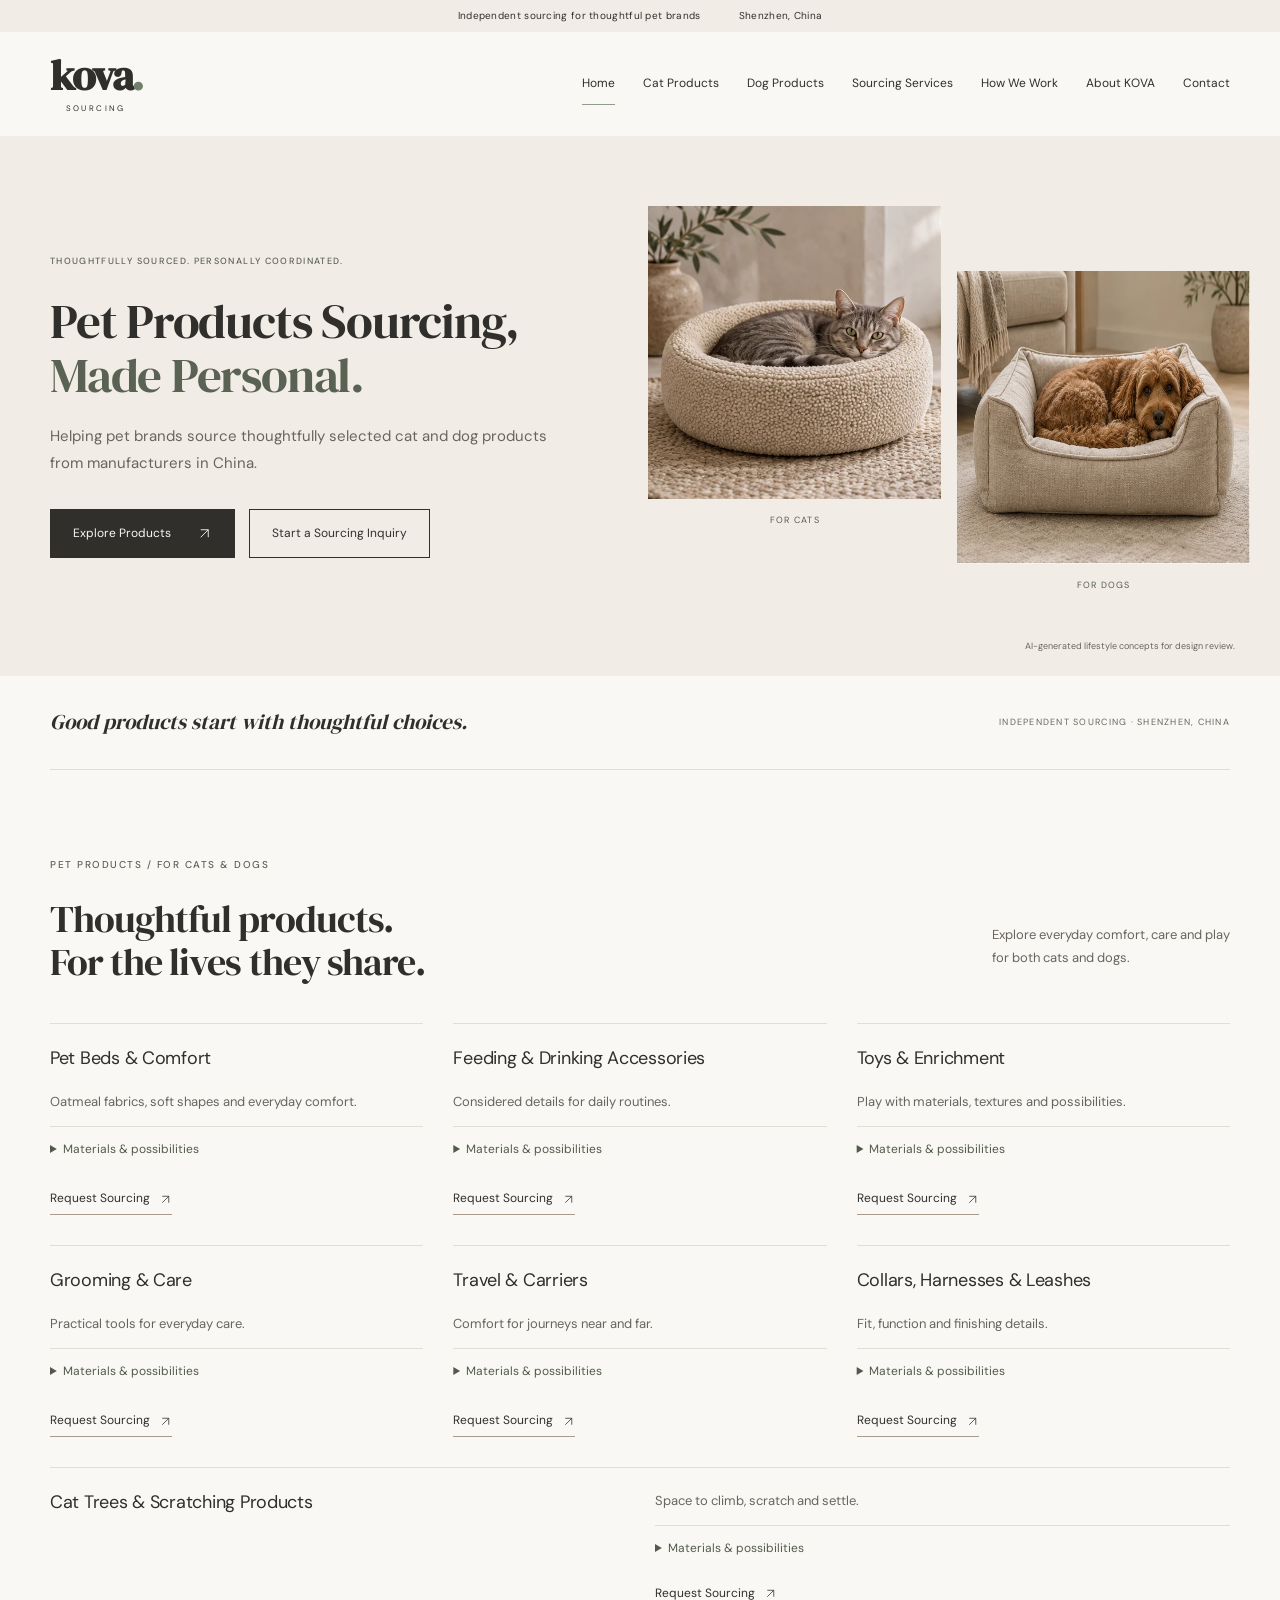
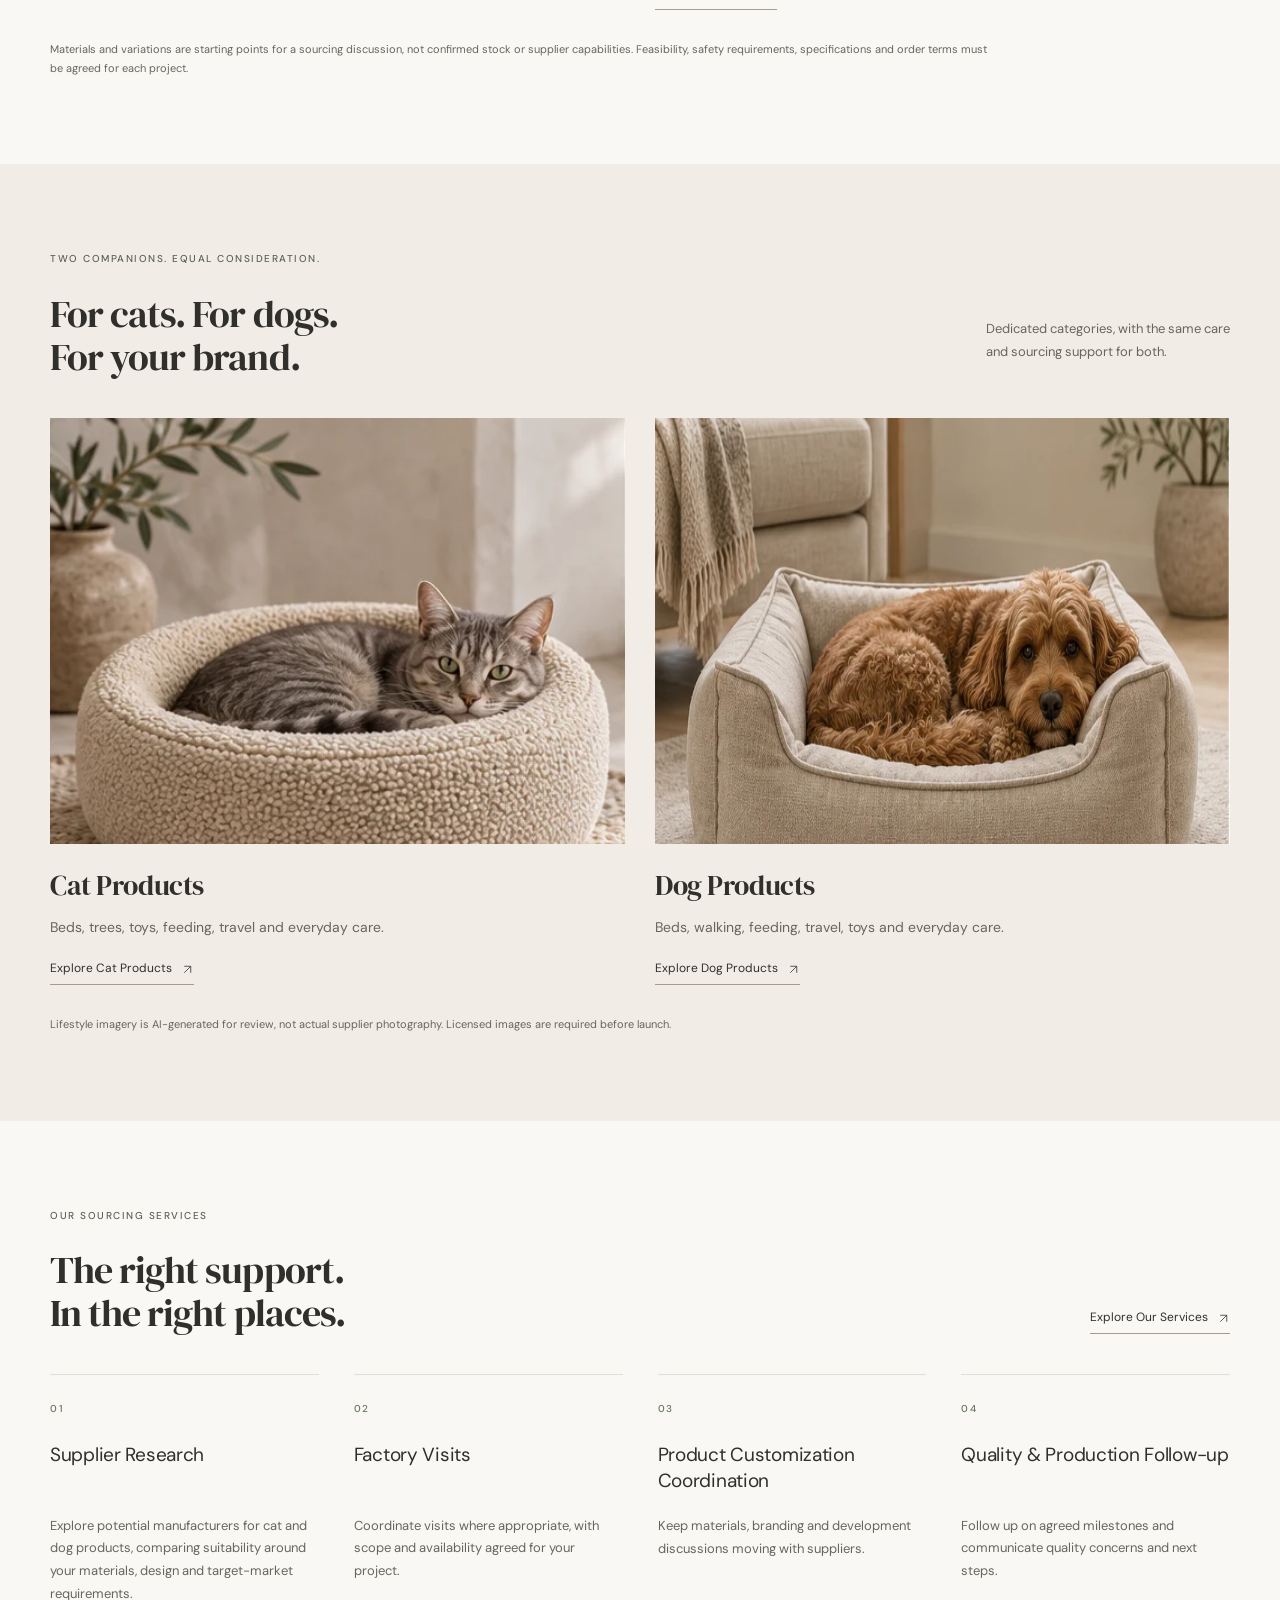
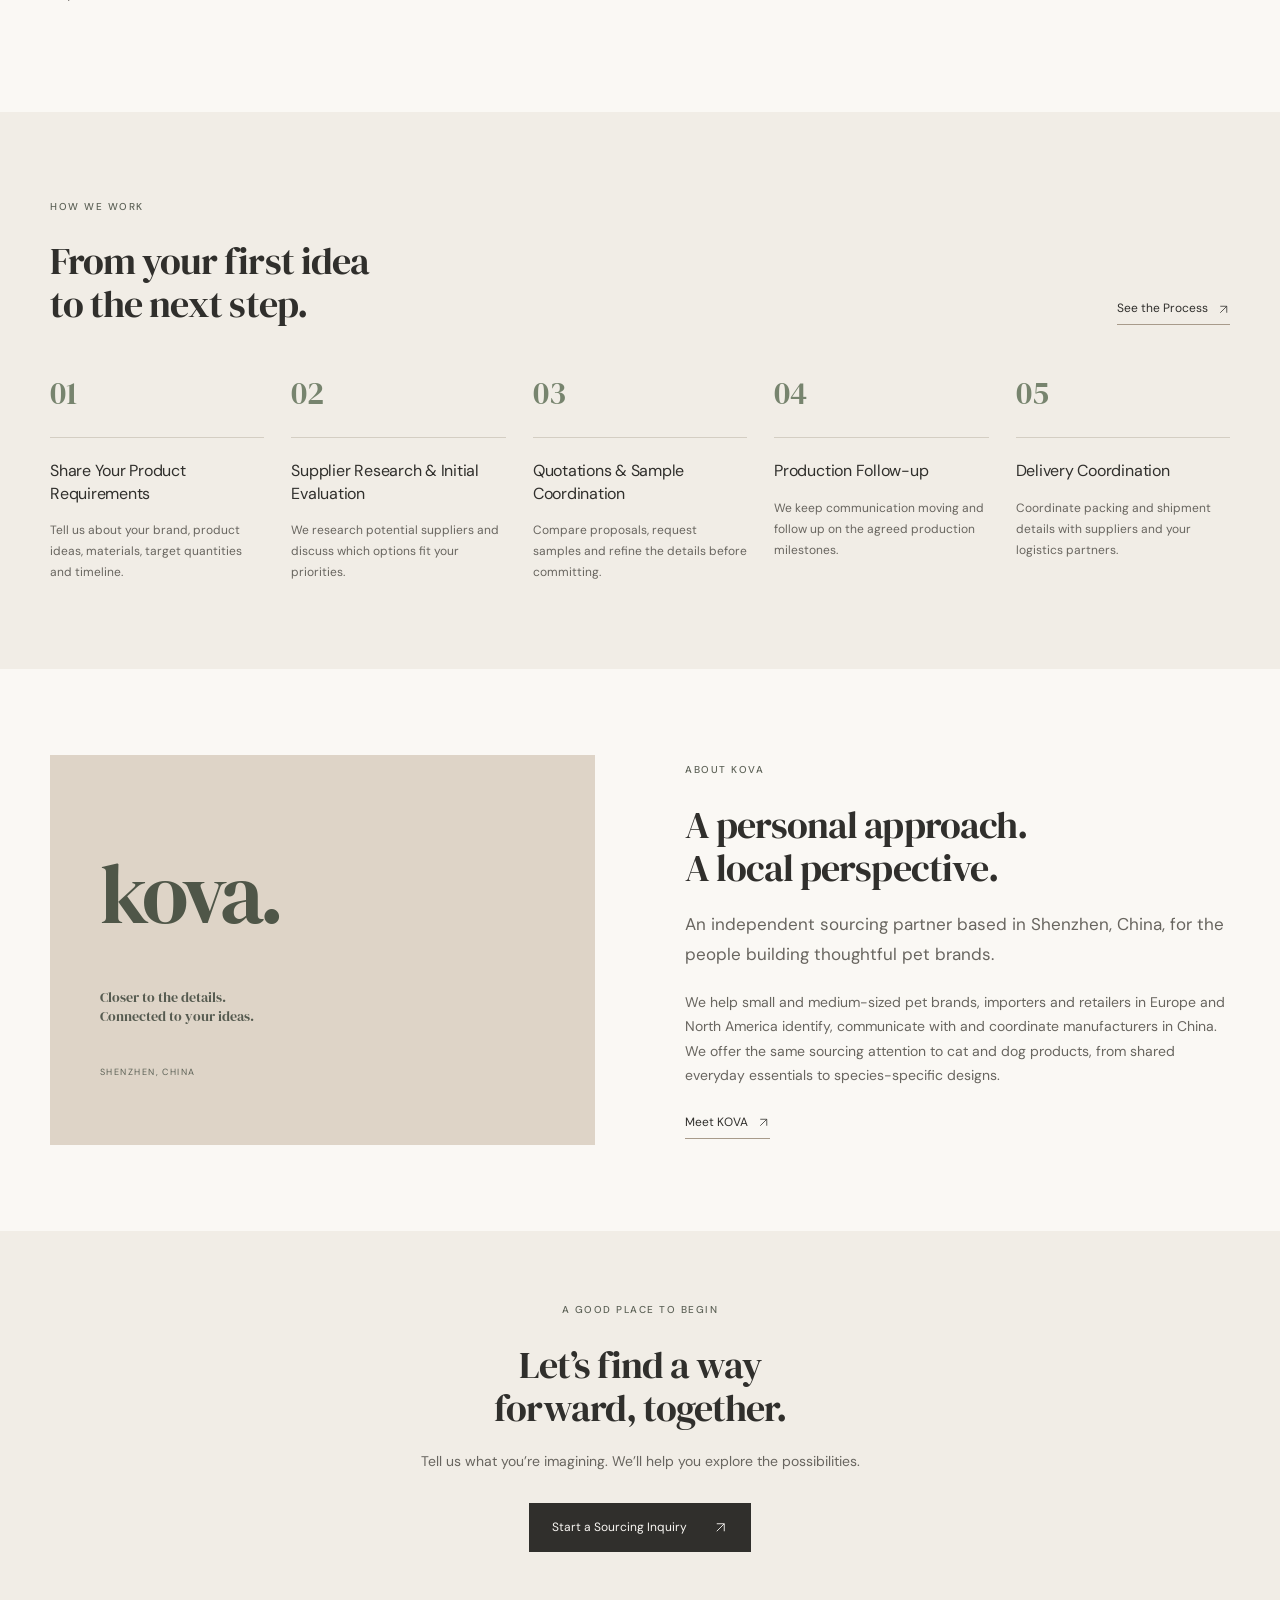
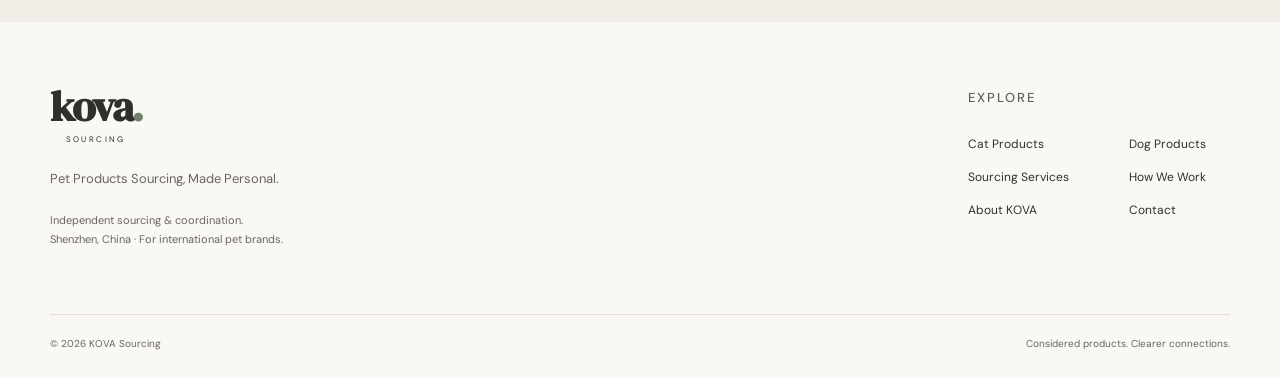
==== commit cf15bf74: "Balance cat and dog sourcing positioning and refine typography" ====
--- a/index.html
+++ b/index.html
@@ -1,2 +1,157 @@
 <!doctype html>
-<html lang="en"><head><meta charset="utf-8"><meta name="viewport" content="width=device-width, initial-scale=1"><title>KOVA Sourcing — Pet Products Sourcing, Made Personal.</title><meta name="description" content="An independent Shenzhen-based partner helping pet brands source thoughtfully selected cat and dog products from manufacturers in China."><link rel="canonical" href="https://kovasourcing.com/"><meta property="og:type" content="website"><meta property="og:title" content="KOVA Sourcing — Pet Products Sourcing, Made Personal."><meta property="og:description" content="An independent Shenzhen-based partner helping pet brands source thoughtfully selected cat and dog products from manufacturers in China."><meta property="og:url" content="https://kovasourcing.com/"><meta property="og:image" content="https://kovasourcing.com/assets/images/social-card.png"><meta property="og:image:alt" content="KOVA Sourcing — Made Personal"><meta name="theme-color" content="#FAF8F4"><link rel="icon" href="assets/favicon.svg" type="image/svg+xml"><link rel="stylesheet" href="assets/styles.css"><script src="assets/site.js" defer></script></head><body><a class="skip" href="#main">Skip to content</a><div class="top-note">Independent sourcing for thoughtful pet brands <span>Shenzhen, China</span></div><header class="site-header wrap"><a class="logo" href="index.html" aria-label="KOVA Sourcing home">kova<span>.</span><small>SOURCING</small></a><button class="menu-toggle" aria-expanded="false" aria-controls="navigation">Menu <span aria-hidden="true"><svg class="arrow-icon" aria-hidden="true" viewBox="0 0 20 20"><path d="M3 5h14M3 10h14M3 15h14" fill="none" stroke="currentColor" stroke-width="1.2"/></svg></span></button><nav id="navigation" aria-label="Main navigation"><a href="index.html" aria-current="page">Home</a><a href="cat-products.html">Cat Products</a><a href="dog-products.html">Dog Products</a><a href="sourcing-services.html">Sourcing Services</a><a href="how-it-works.html">How We Work</a><a href="about.html">About KOVA</a><a href="contact.html">Contact</a></nav></header><main id="main"><section class="hero"><div class="hero-background" role="img" aria-label="AI-generated concept of a cat in a neutral modern interior"></div><div class="wrap hero-content"><p class="eyebrow">THOUGHTFULLY SOURCED. PERSONALLY COORDINATED.</p><h1>Pet Products Sourcing,<br><em>Made Personal.</em></h1><p>Helping pet brands source thoughtfully selected cat and dog products from manufacturers in China.</p><div class="actions"><a class="button dark" href="cat-products.html">Explore Products <span aria-hidden="true"><svg class="arrow-icon" aria-hidden="true" viewBox="0 0 20 20" fill="none"><path d="M5 15 15 5M5 5h10v10" stroke="currentColor" stroke-width="1.2"/></svg></span></a><a class="button outline" href="contact.html">Start a Sourcing Inquiry</a></div></div><span class="hero-caption">A visual concept for a more considered everyday.</span></section><section class="intro-strip wrap"><p>Good products start with thoughtful choices.</p><span>INDEPENDENT SOURCING · SHENZHEN, CHINA</span></section><section class="wrap section"><div class="section-head"><div><p class="eyebrow">OUR PRIMARY FOCUS</p><h2>A world made for cats.</h2></div><div><p>For their quiet corners, curious moments<br>and everything in between.</p><a class="text-link" href="cat-products.html">View Cat Categories <svg class="arrow-icon" aria-hidden="true" viewBox="0 0 20 20" fill="none"><path d="M5 15 15 5M5 5h10v10" stroke="currentColor" stroke-width="1.2"/></svg></a></div></div><div class="category-grid"><article class="category-card"><a href="contact.html?category=Cat%20Beds%20%26%20Cozy%20Furniture" class="category-image" aria-label="Request sourcing for Cat Beds &amp; Cozy Furniture"><div class="photo-tile panel-0" role="img" aria-label="AI-generated concept image representing Cat Beds &amp; Cozy Furniture"></div><span class="image-arrow" aria-hidden="true"><svg class="arrow-icon" aria-hidden="true" viewBox="0 0 20 20" fill="none"><path d="M5 15 15 5M5 5h10v10" stroke="currentColor" stroke-width="1.2"/></svg></span></a><div class="category-copy"><h3>Cat Beds &amp; Cozy Furniture</h3><p>Soft textures. Quiet corners.</p><a class="text-link" href="contact.html?category=Cat%20Beds%20%26%20Cozy%20Furniture">Request Sourcing <span aria-hidden="true"><svg class="arrow-icon" aria-hidden="true" viewBox="0 0 20 20" fill="none"><path d="M5 15 15 5M5 5h10v10" stroke="currentColor" stroke-width="1.2"/></svg></span></a></div></article><article class="category-card"><a href="contact.html?category=Cat%20Trees%20%26%20Scratching%20Products" class="category-image" aria-label="Request sourcing for Cat Trees &amp; Scratching Products"><div class="photo-tile panel-1" role="img" aria-label="AI-generated concept image representing Cat Trees &amp; Scratching Products"></div><span class="image-arrow" aria-hidden="true"><svg class="arrow-icon" aria-hidden="true" viewBox="0 0 20 20" fill="none"><path d="M5 15 15 5M5 5h10v10" stroke="currentColor" stroke-width="1.2"/></svg></span></a><div class="category-copy"><h3>Cat Trees &amp; Scratching Products</h3><p>A place to climb, stretch &amp; pause.</p><a class="text-link" href="contact.html?category=Cat%20Trees%20%26%20Scratching%20Products">Request Sourcing <span aria-hidden="true"><svg class="arrow-icon" aria-hidden="true" viewBox="0 0 20 20" fill="none"><path d="M5 15 15 5M5 5h10v10" stroke="currentColor" stroke-width="1.2"/></svg></span></a></div></article><article class="category-card"><a href="contact.html?category=Cat%20Toys%20%26%20Enrichment" class="category-image" aria-label="Request sourcing for Cat Toys &amp; Enrichment"><div class="photo-tile panel-2" role="img" aria-label="AI-generated concept image representing Cat Toys &amp; Enrichment"></div><span class="image-arrow" aria-hidden="true"><svg class="arrow-icon" aria-hidden="true" viewBox="0 0 20 20" fill="none"><path d="M5 15 15 5M5 5h10v10" stroke="currentColor" stroke-width="1.2"/></svg></span></a><div class="category-copy"><h3>Cat Toys &amp; Enrichment</h3><p>Little moments of curiosity.</p><a class="text-link" href="contact.html?category=Cat%20Toys%20%26%20Enrichment">Request Sourcing <span aria-hidden="true"><svg class="arrow-icon" aria-hidden="true" viewBox="0 0 20 20" fill="none"><path d="M5 15 15 5M5 5h10v10" stroke="currentColor" stroke-width="1.2"/></svg></span></a></div></article><article class="category-card"><a href="contact.html?category=Cat%20Feeding%20Accessories" class="category-image" aria-label="Request sourcing for Cat Feeding Accessories"><div class="photo-tile panel-3" role="img" aria-label="AI-generated concept image representing Cat Feeding Accessories"></div><span class="image-arrow" aria-hidden="true"><svg class="arrow-icon" aria-hidden="true" viewBox="0 0 20 20" fill="none"><path d="M5 15 15 5M5 5h10v10" stroke="currentColor" stroke-width="1.2"/></svg></span></a><div class="category-copy"><h3>Cat Feeding Accessories</h3><p>A more considered mealtime.</p><a class="text-link" href="contact.html?category=Cat%20Feeding%20Accessories">Request Sourcing <span aria-hidden="true"><svg class="arrow-icon" aria-hidden="true" viewBox="0 0 20 20" fill="none"><path d="M5 15 15 5M5 5h10v10" stroke="currentColor" stroke-width="1.2"/></svg></span></a></div></article><article class="category-card"><a href="contact.html?category=Cat%20Carriers%20%26%20Travel%20Accessories" class="category-image" aria-label="Request sourcing for Cat Carriers &amp; Travel Accessories"><div class="photo-tile panel-4" role="img" aria-label="AI-generated concept image representing Cat Carriers &amp; Travel Accessories"></div><span class="image-arrow" aria-hidden="true"><svg class="arrow-icon" aria-hidden="true" viewBox="0 0 20 20" fill="none"><path d="M5 15 15 5M5 5h10v10" stroke="currentColor" stroke-width="1.2"/></svg></span></a><div class="category-copy"><h3>Cat Carriers &amp; Travel Accessories</h3><p>Comfort, beyond the doorstep.</p><a class="text-link" href="contact.html?category=Cat%20Carriers%20%26%20Travel%20Accessories">Request Sourcing <span aria-hidden="true"><svg class="arrow-icon" aria-hidden="true" viewBox="0 0 20 20" fill="none"><path d="M5 15 15 5M5 5h10v10" stroke="currentColor" stroke-width="1.2"/></svg></span></a></div></article><article class="category-card"><a href="contact.html?category=Cat%20Grooming%20%26%20Lifestyle%20Accessories" class="category-image" aria-label="Request sourcing for Cat Grooming &amp; Lifestyle Accessories"><div class="photo-tile panel-5" role="img" aria-label="AI-generated concept image representing Cat Grooming &amp; Lifestyle Accessories"></div><span class="image-arrow" aria-hidden="true"><svg class="arrow-icon" aria-hidden="true" viewBox="0 0 20 20" fill="none"><path d="M5 15 15 5M5 5h10v10" stroke="currentColor" stroke-width="1.2"/></svg></span></a><div class="category-copy"><h3>Cat Grooming &amp; Lifestyle Accessories</h3><p>Care for the everyday.</p><a class="text-link" href="contact.html?category=Cat%20Grooming%20%26%20Lifestyle%20Accessories">Request Sourcing <span aria-hidden="true"><svg class="arrow-icon" aria-hidden="true" viewBox="0 0 20 20" fill="none"><path d="M5 15 15 5M5 5h10v10" stroke="currentColor" stroke-width="1.2"/></svg></span></a></div></article></div><p class="asset-note">Visual concepts for review: cat imagery is AI-generated and does not depict actual supplier products. Replace with licensed photography before launch. Categories represent sourcing possibilities, not stocked inventory.</p></section><section class="dog-section"><div class="wrap section"><div class="section-head"><div><p class="eyebrow">A SMALLER, COMPLEMENTARY COLLECTION</p><h2>For their canine companions.</h2></div><a class="text-link" href="dog-products.html">View Dog Categories <svg class="arrow-icon" aria-hidden="true" viewBox="0 0 20 20" fill="none"><path d="M5 15 15 5M5 5h10v10" stroke="currentColor" stroke-width="1.2"/></svg></a></div><div class="dog-feature"><div><p class="eyebrow">DOG PRODUCTS</p><h3>Everyday essentials.<br>The same considered approach.</h3><p>Beds, walking accessories, feeding and travel products to complement your cat-focused collection.</p><a class="button outline" href="dog-products.html">Explore Dog Products <svg class="arrow-icon" aria-hidden="true" viewBox="0 0 20 20" fill="none"><path d="M5 15 15 5M5 5h10v10" stroke="currentColor" stroke-width="1.2"/></svg></a></div><div class="dog-links"><div class="dog-visuals"><a href="dog-products.html" aria-label="View dog bed sourcing category"><div class="photo-tile dog-photo dog-panel-0" role="img" aria-label="AI-generated dog resting in an oatmeal bed"></div></a><a href="dog-products.html" aria-label="View dog walking sourcing category"><div class="photo-tile dog-photo dog-panel-1" role="img" aria-label="AI-generated sage dog collar, harness and leash"></div></a></div><a href="contact.html?category=Dog%20Beds"><span>Dog Beds</span><span aria-hidden="true"><svg class="arrow-icon" aria-hidden="true" viewBox="0 0 20 20" fill="none"><path d="M5 15 15 5M5 5h10v10" stroke="currentColor" stroke-width="1.2"/></svg></span></a><a href="contact.html?category=Collars%2C%20Harnesses%20%26%20Leashes"><span>Collars, Harnesses & Leashes</span><span aria-hidden="true"><svg class="arrow-icon" aria-hidden="true" viewBox="0 0 20 20" fill="none"><path d="M5 15 15 5M5 5h10v10" stroke="currentColor" stroke-width="1.2"/></svg></span></a><a href="contact.html?category=Dog%20Feeding%20Accessories"><span>Dog Feeding Accessories</span><span aria-hidden="true"><svg class="arrow-icon" aria-hidden="true" viewBox="0 0 20 20" fill="none"><path d="M5 15 15 5M5 5h10v10" stroke="currentColor" stroke-width="1.2"/></svg></span></a><a href="contact.html?category=Dog%20Travel%20Accessories"><span>Dog Travel Accessories</span><span aria-hidden="true"><svg class="arrow-icon" aria-hidden="true" viewBox="0 0 20 20" fill="none"><path d="M5 15 15 5M5 5h10v10" stroke="currentColor" stroke-width="1.2"/></svg></span></a></div></div><p class="asset-note">Dog imagery is AI-generated for review; licensed photography is required before launch.</p></div></section><section class="wrap section"><div class="section-head"><div><p class="eyebrow">OUR SOURCING SERVICES</p><h2>The right support.<br>In the right places.</h2></div><a class="text-link" href="sourcing-services.html">Explore Our Services <svg class="arrow-icon" aria-hidden="true" viewBox="0 0 20 20" fill="none"><path d="M5 15 15 5M5 5h10v10" stroke="currentColor" stroke-width="1.2"/></svg></a></div><div class="service-grid"><article><span class="eyebrow">01</span><h3>Supplier Research</h3><p>Explore potential manufacturers and compare suitability around your product brief.</p></article><article><span class="eyebrow">02</span><h3>Factory Visits</h3><p>Coordinate visits where appropriate, with scope and availability agreed for your project.</p></article><article><span class="eyebrow">03</span><h3>Product Customization Coordination</h3><p>Keep materials, branding and development discussions moving with suppliers.</p></article><article><span class="eyebrow">04</span><h3>Quality & Production Follow-up</h3><p>Follow up on agreed milestones and communicate quality concerns and next steps.</p></article></div></section><section class="process-band"><div class="wrap section"><div class="section-head"><div><p class="eyebrow">HOW WE WORK</p><h2>From your first idea<br>to the next step.</h2></div><a class="text-link" href="how-it-works.html">See the Process <svg class="arrow-icon" aria-hidden="true" viewBox="0 0 20 20" fill="none"><path d="M5 15 15 5M5 5h10v10" stroke="currentColor" stroke-width="1.2"/></svg></a></div><ol class="steps"><li><span>01</span><h3>Share Your Product Requirements</h3><p>Tell us about your brand, product ideas, materials, target quantities and timeline.</p></li><li><span>02</span><h3>Supplier Research & Initial Evaluation</h3><p>We research potential suppliers and discuss which options fit your priorities.</p></li><li><span>03</span><h3>Quotations & Sample Coordination</h3><p>Compare proposals, request samples and refine the details before committing.</p></li><li><span>04</span><h3>Production Follow-up</h3><p>We keep communication moving and follow up on the agreed production milestones.</p></li><li><span>05</span><h3>Delivery Coordination</h3><p>Coordinate packing and shipment details with suppliers and your logistics partners.</p></li></ol></div></section><section class="about-home wrap section"><div class="about-art"><span>kova.</span><p>Closer to the details.<br>Connected to your ideas.</p><small>SHENZHEN, CHINA</small></div><div><p class="eyebrow">ABOUT KOVA</p><h2>A personal approach.<br>A local perspective.</h2><p class="lead">An independent sourcing partner based in Shenzhen, China, for the people building thoughtful pet brands.</p><p>We help small and medium-sized brands, importers and retailers in Europe and North America identify, communicate with and coordinate manufacturers. Cat products are our primary focus, with selected dog categories alongside them.</p><a class="text-link" href="about.html">Meet KOVA <svg class="arrow-icon" aria-hidden="true" viewBox="0 0 20 20" fill="none"><path d="M5 15 15 5M5 5h10v10" stroke="currentColor" stroke-width="1.2"/></svg></a></div></section><section class="final-cta"><div class="wrap"><p class="eyebrow">A GOOD PLACE TO BEGIN</p><h2>Let’s find a way<br>forward, together.</h2><p>Tell us what you’re imagining. We’ll help you explore the possibilities.</p><a class="button dark" href="contact.html">Start a Sourcing Inquiry <span aria-hidden="true"><svg class="arrow-icon" aria-hidden="true" viewBox="0 0 20 20" fill="none"><path d="M5 15 15 5M5 5h10v10" stroke="currentColor" stroke-width="1.2"/></svg></span></a></div></section></main><footer class="site-footer"><div class="wrap footer-top"><div><a class="logo" href="index.html" aria-label="KOVA Sourcing home">kova<span>.</span><small>SOURCING</small></a><p>Pet Products Sourcing, Made Personal.</p><p class="small">Independent sourcing & coordination.<br>Shenzhen, China · For international pet brands.</p></div><div><p class="eyebrow">EXPLORE</p><nav aria-label="Footer navigation"><a href="cat-products.html">Cat Products</a><a href="dog-products.html">Dog Products</a><a href="sourcing-services.html">Sourcing Services</a><a href="how-it-works.html">How We Work</a><a href="about.html">About KOVA</a><a href="contact.html">Contact</a></nav></div></div><div class="wrap footer-bottom"><span>© <span id="year">2026</span> KOVA Sourcing</span><span>Considered products. Clearer connections.</span></div></footer></body></html>
+<html lang="en">
+<head>
+<meta charset="utf-8">
+<meta name="viewport" content="width=device-width, initial-scale=1">
+<title>KOVA Sourcing — Pet Products Sourcing, Made Personal.</title>
+<meta name="description" content="An independent Shenzhen-based partner helping pet brands source thoughtfully selected cat and dog products from manufacturers in China.">
+<link rel="canonical" href="https://kovasourcing.com/">
+<meta property="og:type" content="website">
+<meta property="og:title" content="KOVA Sourcing — Pet Products Sourcing, Made Personal.">
+<meta property="og:description" content="An independent Shenzhen-based partner helping pet brands source thoughtfully selected cat and dog products from manufacturers in China.">
+<meta property="og:url" content="https://kovasourcing.com/">
+<meta property="og:image" content="https://kovasourcing.com/assets/images/social-card.png">
+<meta property="og:image:alt" content="KOVA Sourcing — cat and dog products, Made Personal">
+<meta name="theme-color" content="#FAF8F4">
+<link rel="icon" href="assets/favicon.svg" type="image/svg+xml">
+<link rel="stylesheet" href="assets/styles.css">
+<script src="assets/site.js" defer></script>
+<link rel="preload" href="assets/fonts/dm-serif-display.ttf" as="font" type="font/ttf" crossorigin="anonymous">
+<link rel="preload" href="assets/fonts/dm-sans.ttf" as="font" type="font/ttf" crossorigin="anonymous">
+</head>
+<body>
+<a class="skip" href="#main">Skip to content</a><div class="top-note">Independent sourcing for thoughtful pet brands <span>Shenzhen, China</span>
+</div>
+<header class="site-header wrap"><a class="logo" href="index.html" aria-label="KOVA Sourcing home">kova<span>.</span><small>SOURCING</small></a><button class="menu-toggle" aria-expanded="false" aria-controls="navigation">Menu <span aria-hidden="true"><svg class="arrow-icon" aria-hidden="true" viewbox="0 0 20 20"><path d="M3 5h14M3 10h14M3 15h14" fill="none" stroke="currentColor" stroke-width="1.2"></path></svg></span></button><nav id="navigation" aria-label="Main navigation"><a href="index.html" aria-current="page">Home</a><a href="cat-products.html">Cat Products</a><a href="dog-products.html">Dog Products</a><a href="sourcing-services.html">Sourcing Services</a><a href="how-it-works.html">How We Work</a><a href="about.html">About KOVA</a><a href="contact.html">Contact</a></nav></header><main id="main"><section class="hero"><div class="hero-background">
+<div class="hero-pet">
+<div class="photo-tile panel-0" role="img" aria-label="AI-generated cat resting in an oatmeal bed"></div>
+<span>FOR CATS</span>
+</div>
+<div class="hero-pet">
+<div class="photo-tile dog-photo dog-panel-0" role="img" aria-label="AI-generated dog resting in an oatmeal bed"></div>
+<span>FOR DOGS</span>
+</div>
+</div>
+<div class="wrap hero-content">
+<p class="eyebrow">THOUGHTFULLY SOURCED. PERSONALLY COORDINATED.</p>
+<h1>Pet Products Sourcing,<br><em>Made Personal.</em>
+</h1>
+<p>Helping pet brands source thoughtfully selected cat and dog products from manufacturers in China.</p>
+<div class="actions">
+<a class="button dark" href="#pet-products">Explore Products <span aria-hidden="true"><svg class="arrow-icon" aria-hidden="true" viewbox="0 0 20 20" fill="none"><path d="M5 15 15 5M5 5h10v10" stroke="currentColor" stroke-width="1.2"></path></svg></span></a><a class="button outline" href="contact.html">Start a Sourcing Inquiry</a>
+</div>
+</div>
+<span class="hero-caption">AI-generated lifestyle concepts for design review.</span></section><section class="intro-strip wrap"><p>Good products start with thoughtful choices.</p>
+<span>INDEPENDENT SOURCING · SHENZHEN, CHINA</span></section><section id="pet-products" class="wrap section"><div class="section-head">
+<div>
+<p class="eyebrow">PET PRODUCTS / FOR CATS &amp; DOGS</p>
+<h2>Thoughtful products.<br>For the lives they share.</h2>
+</div>
+<p>Explore everyday comfort, care and play<br>for both cats and dogs.</p>
+</div>
+<div class="overview-grid">
+<article><h3>Pet Beds &amp; Comfort</h3>
+<p>Oatmeal fabrics, soft shapes and everyday comfort.</p>
+<details class="sourcing-details"><summary>Materials &amp; possibilities</summary><p>Cotton, linen-look polyester, boucle, foam and polyester filling. Explore bed sizes, removable covers, cushions and fabric colors.</p></details><a class="text-link" href="contact.html?category=Pet%20Beds%20%26%20Comfort">Request Sourcing <svg class="arrow-icon" aria-hidden="true" viewbox="0 0 20 20" fill="none"><path d="M5 15 15 5M5 5h10v10" stroke="currentColor" stroke-width="1.2"></path></svg></a></article><article><h3>Feeding &amp; Drinking Accessories</h3>
+<p>Considered details for daily routines.</p>
+<details class="sourcing-details"><summary>Materials &amp; possibilities</summary><p>Ceramic, stainless steel and silicone. Discuss bowl capacities, mats, colors, finishes and packaging.</p></details><a class="text-link" href="contact.html?category=Feeding%20%26%20Drinking%20Accessories">Request Sourcing <svg class="arrow-icon" aria-hidden="true" viewbox="0 0 20 20" fill="none"><path d="M5 15 15 5M5 5h10v10" stroke="currentColor" stroke-width="1.2"></path></svg></a></article><article><h3>Toys &amp; Enrichment</h3>
+<p>Play with materials, textures and possibilities.</p>
+<details class="sourcing-details"><summary>Materials &amp; possibilities</summary><p>Felt, cotton rope, rubber and textile options. Explore toy sets, sizes, textures and species-appropriate designs.</p></details><a class="text-link" href="contact.html?category=Toys%20%26%20Enrichment">Request Sourcing <svg class="arrow-icon" aria-hidden="true" viewbox="0 0 20 20" fill="none"><path d="M5 15 15 5M5 5h10v10" stroke="currentColor" stroke-width="1.2"></path></svg></a></article><article><h3>Grooming &amp; Care</h3>
+<p>Practical tools for everyday care.</p>
+<details class="sourcing-details"><summary>Materials &amp; possibilities</summary><p>Wood or bamboo handles, stainless steel and silicone. Discuss brushes, combs, handle finishes and accessory sets.</p></details><a class="text-link" href="contact.html?category=Grooming%20%26%20Care">Request Sourcing <svg class="arrow-icon" aria-hidden="true" viewbox="0 0 20 20" fill="none"><path d="M5 15 15 5M5 5h10v10" stroke="currentColor" stroke-width="1.2"></path></svg></a></article><article><h3>Travel &amp; Carriers</h3>
+<p>Comfort for journeys near and far.</p>
+<details class="sourcing-details"><summary>Materials &amp; possibilities</summary><p>Polyester, canvas, nylon webbing and mesh. Explore carrier sizes, openings, straps and storage details.</p></details><a class="text-link" href="contact.html?category=Travel%20%26%20Carriers">Request Sourcing <svg class="arrow-icon" aria-hidden="true" viewbox="0 0 20 20" fill="none"><path d="M5 15 15 5M5 5h10v10" stroke="currentColor" stroke-width="1.2"></path></svg></a></article><article><h3>Collars, Harnesses &amp; Leashes</h3>
+<p>Fit, function and finishing details.</p>
+<details class="sourcing-details"><summary>Materials &amp; possibilities</summary><p>Nylon or polyester webbing, fabric and metal hardware. Discuss widths, fit ranges, colorways, labels and coordinated sets.</p></details><a class="text-link" href="contact.html?category=Collars%2C%20Harnesses%20%26%20Leashes">Request Sourcing <svg class="arrow-icon" aria-hidden="true" viewbox="0 0 20 20" fill="none"><path d="M5 15 15 5M5 5h10v10" stroke="currentColor" stroke-width="1.2"></path></svg></a></article><article><h3>Cat Trees &amp; Scratching Products</h3>
+<p>Space to climb, scratch and settle.</p>
+<details class="sourcing-details"><summary>Materials &amp; possibilities</summary><p>Solid wood or plywood, sisal, jute and upholstery. Explore heights, layouts, replaceable components and neutral finishes.</p></details><a class="text-link" href="contact.html?category=Cat%20Trees%20%26%20Scratching%20Products">Request Sourcing <svg class="arrow-icon" aria-hidden="true" viewbox="0 0 20 20" fill="none"><path d="M5 15 15 5M5 5h10v10" stroke="currentColor" stroke-width="1.2"></path></svg></a></article>
+</div>
+<p class="asset-note">Materials and variations are starting points for a sourcing discussion, not confirmed stock or supplier capabilities. Feasibility, safety requirements, specifications and order terms must be agreed for each project.</p></section><section class="pet-collections"><div class="wrap section">
+<div class="section-head">
+<div>
+<p class="eyebrow">TWO COMPANIONS. EQUAL CONSIDERATION.</p>
+<h2>For cats. For dogs.<br>For your brand.</h2>
+</div>
+<p>Dedicated categories, with the same care<br>and sourcing support for both.</p>
+</div>
+<div class="collection-grid">
+<article><a class="category-image" href="cat-products.html" aria-label="Explore Cat Products"><div class="photo-tile panel-0" role="img" aria-label="AI-generated cat resting in an oatmeal bed"></div></a><h3>Cat Products</h3>
+<p>Beds, trees, toys, feeding, travel and everyday care.</p>
+<a class="text-link" href="cat-products.html">Explore Cat Products <svg class="arrow-icon" aria-hidden="true" viewbox="0 0 20 20" fill="none"><path d="M5 15 15 5M5 5h10v10" stroke="currentColor" stroke-width="1.2"></path></svg></a></article><article><a class="category-image" href="dog-products.html" aria-label="Explore Dog Products"><div class="photo-tile dog-photo dog-panel-0" role="img" aria-label="AI-generated dog resting in an oatmeal bed"></div></a><h3>Dog Products</h3>
+<p>Beds, walking, feeding, travel, toys and everyday care.</p>
+<a class="text-link" href="dog-products.html">Explore Dog Products <svg class="arrow-icon" aria-hidden="true" viewbox="0 0 20 20" fill="none"><path d="M5 15 15 5M5 5h10v10" stroke="currentColor" stroke-width="1.2"></path></svg></a></article>
+</div>
+<p class="asset-note">Lifestyle imagery is AI-generated for review, not actual supplier photography. Licensed images are required before launch.</p>
+</div></section><section class="wrap section"><div class="section-head">
+<div>
+<p class="eyebrow">OUR SOURCING SERVICES</p>
+<h2>The right support.<br>In the right places.</h2>
+</div>
+<a class="text-link" href="sourcing-services.html">Explore Our Services <svg class="arrow-icon" aria-hidden="true" viewbox="0 0 20 20" fill="none"><path d="M5 15 15 5M5 5h10v10" stroke="currentColor" stroke-width="1.2"></path></svg></a>
+</div>
+<div class="service-grid">
+<article><span class="eyebrow">01</span><h3>Supplier Research</h3>
+<p>Explore potential manufacturers for cat and dog products, comparing suitability around your materials, design and target-market requirements.</p></article><article><span class="eyebrow">02</span><h3>Factory Visits</h3>
+<p>Coordinate visits where appropriate, with scope and availability agreed for your project.</p></article><article><span class="eyebrow">03</span><h3>Product Customization Coordination</h3>
+<p>Keep materials, branding and development discussions moving with suppliers.</p></article><article><span class="eyebrow">04</span><h3>Quality &amp; Production Follow-up</h3>
+<p>Follow up on agreed milestones and communicate quality concerns and next steps.</p></article>
+</div></section><section class="process-band"><div class="wrap section">
+<div class="section-head">
+<div>
+<p class="eyebrow">HOW WE WORK</p>
+<h2>From your first idea<br>to the next step.</h2>
+</div>
+<a class="text-link" href="how-it-works.html">See the Process <svg class="arrow-icon" aria-hidden="true" viewbox="0 0 20 20" fill="none"><path d="M5 15 15 5M5 5h10v10" stroke="currentColor" stroke-width="1.2"></path></svg></a>
+</div>
+<ol class="steps">
+<li>
+<span>01</span><h3>Share Your Product Requirements</h3>
+<p>Tell us about your brand, product ideas, materials, target quantities and timeline.</p>
+</li>
+<li>
+<span>02</span><h3>Supplier Research &amp; Initial Evaluation</h3>
+<p>We research potential suppliers and discuss which options fit your priorities.</p>
+</li>
+<li>
+<span>03</span><h3>Quotations &amp; Sample Coordination</h3>
+<p>Compare proposals, request samples and refine the details before committing.</p>
+</li>
+<li>
+<span>04</span><h3>Production Follow-up</h3>
+<p>We keep communication moving and follow up on the agreed production milestones.</p>
+</li>
+<li>
+<span>05</span><h3>Delivery Coordination</h3>
+<p>Coordinate packing and shipment details with suppliers and your logistics partners.</p>
+</li>
+</ol>
+</div></section><section class="about-home wrap section"><div class="about-art">
+<span>kova.</span><p>Closer to the details.<br>Connected to your ideas.</p>
+<small>SHENZHEN, CHINA</small>
+</div>
+<div>
+<p class="eyebrow">ABOUT KOVA</p>
+<h2>A personal approach.<br>A local perspective.</h2>
+<p class="lead">An independent sourcing partner based in Shenzhen, China, for the people building thoughtful pet brands.</p>
+<p>We help small and medium-sized pet brands, importers and retailers in Europe and North America identify, communicate with and coordinate manufacturers in China. We offer the same sourcing attention to cat and dog products, from shared everyday essentials to species-specific designs.</p>
+<a class="text-link" href="about.html">Meet KOVA <svg class="arrow-icon" aria-hidden="true" viewbox="0 0 20 20" fill="none"><path d="M5 15 15 5M5 5h10v10" stroke="currentColor" stroke-width="1.2"></path></svg></a>
+</div></section><section class="final-cta"><div class="wrap">
+<p class="eyebrow">A GOOD PLACE TO BEGIN</p>
+<h2>Let’s find a way<br>forward, together.</h2>
+<p>Tell us what you’re imagining. We’ll help you explore the possibilities.</p>
+<a class="button dark" href="contact.html">Start a Sourcing Inquiry <span aria-hidden="true"><svg class="arrow-icon" aria-hidden="true" viewbox="0 0 20 20" fill="none"><path d="M5 15 15 5M5 5h10v10" stroke="currentColor" stroke-width="1.2"></path></svg></span></a>
+</div></section></main><footer class="site-footer"><div class="wrap footer-top">
+<div>
+<a class="logo" href="index.html" aria-label="KOVA Sourcing home">kova<span>.</span><small>SOURCING</small></a><p>Pet Products Sourcing, Made Personal.</p>
+<p class="small">Independent sourcing &amp; coordination.<br>Shenzhen, China · For international pet brands.</p>
+</div>
+<div>
+<p class="eyebrow">EXPLORE</p>
+<nav aria-label="Footer navigation"><a href="cat-products.html">Cat Products</a><a href="dog-products.html">Dog Products</a><a href="sourcing-services.html">Sourcing Services</a><a href="how-it-works.html">How We Work</a><a href="about.html">About KOVA</a><a href="contact.html">Contact</a></nav>
+</div>
+</div>
+<div class="wrap footer-bottom">
+<span>© <span id="year">2026</span> KOVA Sourcing</span><span>Considered products. Clearer connections.</span>
+</div></footer>
+</body>
+</html>
--- a/assets/styles.css
+++ b/assets/styles.css
@@ -1,3 +1,10 @@
-:root{--paper:#faf8f4;--ivory:#f1ede6;--oat:#ded4c7;--taupe:#a89b8b;--ink:#302f2c;--muted:#68655f;--sage:#929c8b;--line:#e3ded5}*{box-sizing:border-box}body{margin:0;background:var(--paper);color:var(--ink);font:15px/1.75 Arial,Helvetica,sans-serif}a{color:inherit;text-decoration:none}button,input,select,textarea{font:inherit}a,button{outline-offset:5px}a:focus-visible,button:focus-visible{outline:2px solid var(--ink)}h1,h2,h3,p{margin:0 0 20px}h1,h2{font-family:Georgia,'Times New Roman',serif;font-weight:400;line-height:1.12;letter-spacing:-.045em}h1{font-size:clamp(42px,4.8vw,76px)}h2{font-size:clamp(34px,3.3vw,50px)}h3{font-size:18px;font-weight:400;line-height:1.4;letter-spacing:-.015em}p{color:var(--muted)}.wrap{width:calc(100% - 100px);max-width:1380px;margin-inline:auto}.top-note{height:32px;background:var(--ivory);font-size:10px;letter-spacing:.03em;text-align:center;padding:7px 20px}.top-note span{margin-left:35px}.site-header{display:flex;align-items:center;justify-content:space-between;gap:35px;height:104px}.logo{display:inline-block;font-family:Georgia,serif;font-weight:700;font-size:43px;line-height:.9;letter-spacing:-2.5px}.logo span{color:#72806b}.logo small{display:block;font-family:Arial,sans-serif;font-weight:400;font-size:8px;letter-spacing:.3em;text-align:center;margin-top:10px}.site-header nav{display:flex;gap:28px;font-size:12px}.site-header nav a{padding:10px 0;border-bottom:1px solid transparent}.site-header nav a:hover,.site-header nav a[aria-current]{border-color:var(--sage)}.menu-toggle{display:none}.skip{position:absolute;top:-100px;z-index:20;background:var(--paper);padding:15px}.skip:focus{top:0}.eyebrow{font-family:Arial,sans-serif;font-size:10px;font-weight:500;letter-spacing:.15em;color:#5d6257;margin-bottom:24px}.hero{position:relative;isolation:isolate;min-height:660px;display:flex;align-items:center;background:var(--oat)}.hero-background{position:absolute;inset:0;z-index:-2;background:url('images/hero-concept.webp') center 55%/cover no-repeat}.hero:after{content:'';position:absolute;inset:0;z-index:-1;background:transparent}.hero-content{padding-block:80px}.hero h1{max-width:710px;font-size:clamp(44px,4.5vw,70px)}.hero em{font-weight:400;color:#5a6253}.hero-content>p:not(.eyebrow){max-width:460px;font-size:16px;line-height:1.8}.hero .eyebrow{font-size:9px}.actions{display:flex;gap:14px;flex-wrap:wrap;margin-top:32px}.button{display:inline-flex;align-items:center;justify-content:center;gap:26px;min-height:48px;padding:13px 22px;border:1px solid var(--ink);border-radius:0;font-size:12px;cursor:pointer;transition:background .2s,color .2s;background:var(--ink);color:var(--paper)}.button.dark{background:var(--ink);color:var(--paper)}.button.outline{background:transparent;color:var(--ink)}.button:hover{background:#55584e;color:white}.hero-caption{position:absolute;right:35px;bottom:18px;font-size:10px;color:#302f2c;background:#faf8f4c9;padding:6px 10px}.intro-strip{display:flex;align-items:center;justify-content:space-between;gap:20px;padding-block:28px;border-bottom:1px solid var(--line)}.intro-strip p{font-family:Georgia,serif;font-style:italic;font-size:21px;margin:0;color:var(--ink)}.intro-strip span{font-size:9px;letter-spacing:.14em;color:var(--muted)}.section{padding-block:86px}.section-head{display:flex;align-items:end;justify-content:space-between;gap:45px;margin-bottom:40px}.section-head h2{margin-bottom:0}.section-head p:not(.eyebrow){font-size:13px;margin-bottom:14px}.text-link{display:inline-block;border-bottom:1px solid #a89b8b;padding-bottom:5px;font-size:12px}.text-link:hover{color:#64715c;border-color:#64715c}.category-grid{display:grid;grid-template-columns:repeat(3,1fr);gap:45px 24px}.category-image{display:block;position:relative;overflow:hidden;aspect-ratio:1;background:var(--ivory)}.photo-tile{width:100%;height:100%;background-image:url('images/category-concepts.webp');background-size:300% 200%;background-repeat:no-repeat;transition:transform .45s}.panel-0{background-position:0 0}.panel-1{background-position:50% 0}.panel-2{background-position:100% 0}.panel-3{background-position:0 100%}.panel-4{background-position:50% 100%}.panel-5{background-position:100% 100%}.category-image:hover .photo-tile{transform:scale(1.025)}.image-arrow{position:absolute;right:15px;bottom:15px;background:#faf8f4e8;width:32px;height:32px;display:grid;place-items:center;font-size:17px}.category-copy{padding-top:20px}.category-copy h3{font-size:16px;margin-bottom:7px}.category-copy p{font-size:12px;margin-bottom:14px}.asset-note{font-size:11px;max-width:950px;margin:30px 0 0;color:var(--muted)}.dog-section,.process-band{background:var(--ivory)}.dog-feature{display:grid;grid-template-columns:1fr 1fr;gap:100px;align-items:center}.dog-feature h3{font-family:Georgia,serif;font-size:30px}.dog-feature p:not(.eyebrow){font-size:14px;max-width:440px}.dog-links a{display:flex;justify-content:space-between;gap:20px;border-bottom:1px solid #d5cdbf;padding:20px 0;font-size:16px}.dog-links a:hover{color:#64715c}.service-grid{display:grid;grid-template-columns:repeat(4,1fr);gap:35px}.service-grid article{border-top:1px solid var(--line);padding-top:25px}.service-grid h3{font-size:19px;min-height:53px}.service-grid p:not(.eyebrow){font-size:13px}.service-grid .eyebrow{display:block;color:#66745e}.steps{display:grid;grid-template-columns:repeat(5,1fr);gap:27px;list-style:none;margin:0;padding:0}.steps li>span{display:block;font-family:Georgia,serif;font-size:32px;color:#77846e;margin-bottom:22px;border-bottom:1px solid #d4cec3;padding-bottom:16px}.steps h3{font-size:16px;margin-bottom:15px}.steps p{font-size:12px;margin:0}.about-home,.about-page{display:grid;grid-template-columns:1fr 1fr;gap:90px;align-items:center}.about-art{background:var(--oat);min-height:390px;padding:50px;display:flex;flex-direction:column;justify-content:center}.about-art>span{font-family:Georgia,serif;font-size:85px;letter-spacing:-5px;color:#4f5648}.about-art p{font-family:Georgia,serif;font-size:26px;line-height:1.35;color:#565b50;margin-top:20px}.about-art small{font-size:9px;letter-spacing:.16em;color:#5d6257;margin-top:20px}.lead{font-size:17px;max-width:650px;line-height:1.8}.about-home p:not(.eyebrow):not(.lead),.about-page p{font-size:14px}.final-cta{text-align:center;background:var(--ivory);padding:70px 0}.final-cta p:not(.eyebrow){font-size:14px}.final-cta .button{margin-top:10px}.site-footer{padding:65px 0 25px;background:var(--paper)}.footer-top{display:flex;justify-content:space-between;gap:55px}.footer-top .logo{margin-bottom:25px}.footer-top p{font-size:13px}.footer-top nav{display:grid;grid-template-columns:repeat(2,1fr);gap:12px 60px;font-size:12px}.small{font-size:11px!important}.footer-bottom{display:flex;justify-content:space-between;border-top:1px solid var(--line);margin-top:45px;padding-top:20px;font-size:10px;color:var(--muted)}.page-intro{padding-block:65px 45px}.page-intro h1{max-width:950px}.catalog{padding-bottom:60px}.brief-band{display:grid;grid-template-columns:1fr 1fr;gap:100px;border-top:1px solid var(--line);padding-block:60px}.brief-band p:not(.eyebrow){font-size:14px}.dog-grid{grid-template-columns:repeat(4,1fr);gap:24px}.dog-placeholder{height:100%;padding:25px;display:flex;flex-direction:column;justify-content:space-between;background:var(--ivory)}.dog-placeholder>span{font-family:Georgia,serif;font-size:45px;color:#7d8275}.dog-placeholder p{font-family:Georgia,serif;font-size:25px;line-height:1.25;color:var(--ink);margin:0}.dog-placeholder small{font-size:8px;letter-spacing:.1em;color:#68655f}.service-list article{display:grid;grid-template-columns:45px 1fr 1.2fr;gap:30px;padding:30px 0;border-top:1px solid var(--line)}.service-list h2{font-family:Arial,sans-serif;font-size:23px;letter-spacing:-.02em;line-height:1.4}.service-list p{font-size:14px;margin:0}.notice{padding:28px;background:var(--ivory);margin-block:35px}.notice h3{font-size:17px}.notice p{font-size:13px;margin:0}.process-page{padding-bottom:45px}.process-page .steps{grid-template-columns:1fr;max-width:900px}.process-page .steps li{display:grid;grid-template-columns:55px 1fr;gap:0 25px;border-top:1px solid var(--line);padding-top:25px}.process-page .steps li>span{grid-row:span 2;border:0;margin:0}.process-page .steps h3{font-size:23px}.process-page .steps p{font-size:14px}.about-page{padding-bottom:30px;align-items:start}.values{display:grid;grid-template-columns:repeat(3,1fr);gap:45px}.values article{border-top:1px solid var(--line);padding-top:25px}.values p{font-size:14px}.contact-layout{display:grid;grid-template-columns:.8fr 1.2fr;gap:80px;margin-bottom:85px}.contact-layout aside h2{font-size:33px}.contact-layout aside>p{font-size:14px}.form-grid{display:grid;grid-template-columns:1fr 1fr;gap:22px}.form-grid label{font-size:13px;font-weight:500}.form-grid label span{color:#626d59}.form-grid .full{grid-column:1/-1}input,textarea,select{display:block;width:100%;margin-top:9px;padding:12px;background:#fffdf9;border:1px solid #c8c1b6;border-radius:0;color:var(--ink);min-width:0}textarea{resize:vertical}input:focus,textarea:focus,select:focus{outline:2px solid #64715c;outline-offset:2px}.optional{font-weight:400;color:var(--muted)!important}.privacy{font-size:12px;margin-top:25px}#form-status{font-size:13px;margin-top:15px}@media(min-width:1700px){.hero{min-height:760px}.hero-background{background-position:center 58%}}@media(max-width:1100px){.wrap{width:calc(100% - 64px)}.site-header nav{gap:16px;font-size:11px}.hero{min-height:580px}.hero h1{max-width:590px}.hero-content>p:not(.eyebrow){max-width:390px}.dog-feature,.about-home,.about-page,.brief-band{gap:50px}.service-grid{gap:25px}.dog-grid{grid-template-columns:repeat(2,1fr)}}@media(max-width:800px){.wrap{width:calc(100% - 40px)}.site-header{height:85px;position:relative}.logo{font-size:38px}.top-note{font-size:9px}.top-note span{margin-left:14px}.menu-toggle{display:block;padding:8px 14px;background:transparent;border:1px solid var(--line);font-size:12px}.site-header nav{display:none;position:absolute;top:85px;left:-20px;right:-20px;z-index:10;background:var(--paper);padding:20px;box-shadow:0 8px 16px #302f2c10}.site-header nav.open{display:flex;flex-direction:column;gap:4px;font-size:14px}.hero{display:block;min-height:0;padding-top:360px}.hero-background{bottom:auto;height:360px;background-position:68% center}.hero:after{display:none}.hero-content{background:var(--ivory);padding-block:35px}.hero h1{font-size:46px;max-width:680px}.hero-content>p:not(.eyebrow){max-width:600px;font-size:14px}.hero-caption{top:330px;bottom:auto;right:15px;font-size:8px;padding:3px 7px}.hero .eyebrow{font-size:8px}.intro-strip{align-items:start;flex-direction:column;gap:10px;padding-block:24px}.intro-strip p{font-size:19px}.intro-strip span{font-size:8px}.section{padding-block:55px}.section-head{flex-direction:column;align-items:start;gap:20px;margin-bottom:30px}.category-grid{grid-template-columns:repeat(2,1fr);gap:30px 20px}.category-copy h3{font-size:15px}.dog-feature,.about-home,.about-page,.brief-band,.contact-layout{grid-template-columns:1fr;gap:30px}.service-grid{grid-template-columns:repeat(2,1fr);gap:25px}.service-grid h3{min-height:0}.steps{grid-template-columns:1fr;gap:20px}.steps li{display:grid;grid-template-columns:40px 1fr;gap:0 20px;border-top:1px solid #d4cec3;padding-top:20px}.steps li>span{grid-row:span 2;border:0;font-size:27px;padding:0;margin:0}.steps h3{margin-bottom:8px;font-size:17px}.steps p{font-size:13px}.about-art{min-height:300px;padding:35px}.final-cta{padding-block:50px}.footer-top{flex-direction:column;gap:25px}.footer-bottom{gap:20px}.service-list article{grid-template-columns:30px 1fr;gap:15px}.service-list article p{grid-column:2}.page-intro{padding-block:45px 30px}.page-intro h1{font-size:45px}.values{grid-template-columns:1fr;gap:25px}.contact-layout{margin-bottom:55px}.contact-layout .notice{margin-block:20px}.process-page .steps h3{font-size:20px}}@media(max-width:480px){.hero{padding-top:285px}.hero-background{height:285px;background-position:70% center}.hero-caption{top:262px}.hero h1{font-size:40px}.actions{gap:10px;margin-top:25px}.actions .button{font-size:11px;padding:12px 14px;gap:15px}.category-grid{gap:28px 14px}.category-copy h3{font-size:13px}.category-copy p{font-size:11px}.category-copy .text-link{font-size:10px}.image-arrow{right:8px;bottom:8px;width:26px;height:26px}.service-grid{grid-template-columns:1fr}.dog-grid{grid-template-columns:1fr}.form-grid{grid-template-columns:1fr}.form-grid .full{grid-column:auto}.footer-bottom{flex-direction:column;gap:5px}.footer-top nav{gap:12px 25px}.top-note span{display:none}.page-intro h1{font-size:40px}.hero-content{width:100%;padding-inline:20px}.lead{font-size:15px}}@media(prefers-reduced-motion:reduce){*{transition:none!important}}
+@font-face{font-family:"DM Serif Display";src:url("fonts/dm-serif-display.ttf") format("truetype");font-weight:400;font-style:normal;font-display:swap}@font-face{font-family:"DM Sans";src:url("fonts/dm-sans.ttf") format("truetype");font-weight:100 1000;font-style:normal;font-display:swap}
+:root{--paper:#faf8f4;--ivory:#f1ede6;--oat:#ded4c7;--taupe:#a89b8b;--ink:#302f2c;--muted:#68655f;--sage:#929c8b;--line:#e3ded5}*{box-sizing:border-box}body{margin:0;background:var(--paper);color:var(--ink);font:15px/1.75 "DM Sans",Arial,Helvetica,sans-serif}a{color:inherit;text-decoration:none}button,input,select,textarea{font:inherit}a,button{outline-offset:5px}a:focus-visible,button:focus-visible{outline:2px solid var(--ink)}h1,h2,h3,p{margin:0 0 20px}h1,h2{font-family:"DM Serif Display",Georgia,serif;font-weight:400;line-height:1.12;letter-spacing:-.025em}h1{font-size:clamp(42px,4.8vw,76px)}h2{font-size:clamp(34px,3.3vw,50px)}h3{font-size:18px;font-weight:400;line-height:1.4;letter-spacing:-.015em}p{color:var(--muted)}.wrap{width:calc(100% - 100px);max-width:1380px;margin-inline:auto}.top-note{height:32px;background:var(--ivory);font-size:10px;letter-spacing:.03em;text-align:center;padding:7px 20px}.top-note span{margin-left:35px}.site-header{display:flex;align-items:center;justify-content:space-between;gap:35px;height:104px}.logo{display:inline-block;font-family:"DM Serif Display",Georgia,serif;font-weight:700;font-size:43px;line-height:.9;letter-spacing:-2.5px}.logo span{color:#72806b}.logo small{display:block;font-family:"DM Sans",Arial,sans-serif;font-weight:400;font-size:8px;letter-spacing:.3em;text-align:center;margin-top:10px}.site-header nav{display:flex;gap:28px;font-size:12px}.site-header nav a{padding:10px 0;border-bottom:1px solid transparent}.site-header nav a:hover,.site-header nav a[aria-current]{border-color:var(--sage)}.menu-toggle{display:none}.skip{position:absolute;top:-100px;z-index:20;background:var(--paper);padding:15px}.skip:focus{top:0}.eyebrow{font-family:"DM Sans",Arial,sans-serif;font-size:10px;font-weight:500;letter-spacing:.15em;color:#5d6257;margin-bottom:24px}.hero{position:relative;isolation:isolate;min-height:660px;display:flex;align-items:center;background:var(--oat)}.hero-background{position:absolute;inset:0;z-index:-2;background:url('images/hero-concept.webp') center 55%/cover no-repeat}.hero:after{content:'';position:absolute;inset:0;z-index:-1;background:transparent}.hero-content{padding-block:80px}.hero h1{max-width:710px;font-size:clamp(44px,4.5vw,70px)}.hero em{font-weight:400;color:#5a6253}.hero-content>p:not(.eyebrow){max-width:460px;font-size:16px;line-height:1.8}.hero .eyebrow{font-size:9px}.actions{display:flex;gap:14px;flex-wrap:wrap;margin-top:32px}.button{display:inline-flex;align-items:center;justify-content:center;gap:26px;min-height:48px;padding:13px 22px;border:1px solid var(--ink);border-radius:0;font-size:12px;cursor:pointer;transition:background .2s,color .2s;background:var(--ink);color:var(--paper)}.button.dark{background:var(--ink);color:var(--paper)}.button.outline{background:transparent;color:var(--ink)}.button:hover{background:#55584e;color:white}.hero-caption{position:absolute;right:35px;bottom:18px;font-size:10px;color:#302f2c;background:#faf8f4c9;padding:6px 10px}.intro-strip{display:flex;align-items:center;justify-content:space-between;gap:20px;padding-block:28px;border-bottom:1px solid var(--line)}.intro-strip p{font-family:"DM Serif Display",Georgia,serif;font-style:italic;font-size:21px;margin:0;color:var(--ink)}.intro-strip span{font-size:9px;letter-spacing:.14em;color:var(--muted)}.section{padding-block:86px}.section-head{display:flex;align-items:end;justify-content:space-between;gap:45px;margin-bottom:40px}.section-head h2{margin-bottom:0}.section-head p:not(.eyebrow){font-size:13px;margin-bottom:14px}.text-link{display:inline-block;border-bottom:1px solid #a89b8b;padding-bottom:5px;font-size:12px}.text-link:hover{color:#64715c;border-color:#64715c}.category-grid{display:grid;grid-template-columns:repeat(3,1fr);gap:45px 24px}.category-image{display:block;position:relative;overflow:hidden;aspect-ratio:1;background:var(--ivory)}.photo-tile{width:100%;height:100%;background-image:url('images/category-concepts.webp');background-size:300% 200%;background-repeat:no-repeat;transition:transform .45s}.panel-0{background-position:0 0}.panel-1{background-position:50% 0}.panel-2{background-position:100% 0}.panel-3{background-position:0 100%}.panel-4{background-position:50% 100%}.panel-5{background-position:100% 100%}.category-image:hover .photo-tile{transform:scale(1.025)}.image-arrow{position:absolute;right:15px;bottom:15px;background:#faf8f4e8;width:32px;height:32px;display:grid;place-items:center;font-size:17px}.category-copy{padding-top:20px}.category-copy h3{font-size:16px;margin-bottom:7px}.category-copy p{font-size:12px;margin-bottom:14px}.asset-note{font-size:11px;max-width:950px;margin:30px 0 0;color:var(--muted)}.dog-section,.process-band{background:var(--ivory)}.dog-feature{display:grid;grid-template-columns:1fr 1fr;gap:100px;align-items:center}.dog-feature h3{font-family:"DM Serif Display",Georgia,serif;font-size:30px}.dog-feature p:not(.eyebrow){font-size:14px;max-width:440px}.dog-links a{display:flex;justify-content:space-between;gap:20px;border-bottom:1px solid #d5cdbf;padding:20px 0;font-size:16px}.dog-links a:hover{color:#64715c}.service-grid{display:grid;grid-template-columns:repeat(4,1fr);gap:35px}.service-grid article{border-top:1px solid var(--line);padding-top:25px}.service-grid h3{font-size:19px;min-height:53px}.service-grid p:not(.eyebrow){font-size:13px}.service-grid .eyebrow{display:block;color:#66745e}.steps{display:grid;grid-template-columns:repeat(5,1fr);gap:27px;list-style:none;margin:0;padding:0}.steps li>span{display:block;font-family:"DM Serif Display",Georgia,serif;font-size:32px;color:#77846e;margin-bottom:22px;border-bottom:1px solid #d4cec3;padding-bottom:16px}.steps h3{font-size:16px;margin-bottom:15px}.steps p{font-size:12px;margin:0}.about-home,.about-page{display:grid;grid-template-columns:1fr 1fr;gap:90px;align-items:center}.about-art{background:var(--oat);min-height:390px;padding:50px;display:flex;flex-direction:column;justify-content:center}.about-art>span{font-family:"DM Serif Display",Georgia,serif;font-size:85px;letter-spacing:-5px;color:#4f5648}.about-art p{font-family:"DM Serif Display",Georgia,serif;font-size:26px;line-height:1.35;color:#565b50;margin-top:20px}.about-art small{font-size:9px;letter-spacing:.16em;color:#5d6257;margin-top:20px}.lead{font-size:17px;max-width:650px;line-height:1.8}.about-home p:not(.eyebrow):not(.lead),.about-page p{font-size:14px}.final-cta{text-align:center;background:var(--ivory);padding:70px 0}.final-cta p:not(.eyebrow){font-size:14px}.final-cta .button{margin-top:10px}.site-footer{padding:65px 0 25px;background:var(--paper)}.footer-top{display:flex;justify-content:space-between;gap:55px}.footer-top .logo{margin-bottom:25px}.footer-top p{font-size:13px}.footer-top nav{display:grid;grid-template-columns:repeat(2,1fr);gap:12px 60px;font-size:12px}.small{font-size:11px!important}.footer-bottom{display:flex;justify-content:space-between;border-top:1px solid var(--line);margin-top:45px;padding-top:20px;font-size:10px;color:var(--muted)}.page-intro{padding-block:65px 45px}.page-intro h1{max-width:950px}.catalog{padding-bottom:60px}.brief-band{display:grid;grid-template-columns:1fr 1fr;gap:100px;border-top:1px solid var(--line);padding-block:60px}.brief-band p:not(.eyebrow){font-size:14px}.dog-grid{grid-template-columns:repeat(4,1fr);gap:24px}.dog-placeholder{height:100%;padding:25px;display:flex;flex-direction:column;justify-content:space-between;background:var(--ivory)}.dog-placeholder>span{font-family:"DM Serif Display",Georgia,serif;font-size:45px;color:#7d8275}.dog-placeholder p{font-family:"DM Serif Display",Georgia,serif;font-size:25px;line-height:1.25;color:var(--ink);margin:0}.dog-placeholder small{font-size:8px;letter-spacing:.1em;color:#68655f}.service-list article{display:grid;grid-template-columns:45px 1fr 1.2fr;gap:30px;padding:30px 0;border-top:1px solid var(--line)}.service-list h2{font-family:"DM Sans",Arial,sans-serif;font-size:23px;letter-spacing:-.02em;line-height:1.4}.service-list p{font-size:14px;margin:0}.notice{padding:28px;background:var(--ivory);margin-block:35px}.notice h3{font-size:17px}.notice p{font-size:13px;margin:0}.process-page{padding-bottom:45px}.process-page .steps{grid-template-columns:1fr;max-width:900px}.process-page .steps li{display:grid;grid-template-columns:55px 1fr;gap:0 25px;border-top:1px solid var(--line);padding-top:25px}.process-page .steps li>span{grid-row:span 2;border:0;margin:0}.process-page .steps h3{font-size:23px}.process-page .steps p{font-size:14px}.about-page{padding-bottom:30px;align-items:start}.values{display:grid;grid-template-columns:repeat(3,1fr);gap:45px}.values article{border-top:1px solid var(--line);padding-top:25px}.values p{font-size:14px}.contact-layout{display:grid;grid-template-columns:.8fr 1.2fr;gap:80px;margin-bottom:85px}.contact-layout aside h2{font-size:33px}.contact-layout aside>p{font-size:14px}.form-grid{display:grid;grid-template-columns:1fr 1fr;gap:22px}.form-grid label{font-size:13px;font-weight:500}.form-grid label span{color:#626d59}.form-grid .full{grid-column:1/-1}input,textarea,select{display:block;width:100%;margin-top:9px;padding:12px;background:#fffdf9;border:1px solid #c8c1b6;border-radius:0;color:var(--ink);min-width:0}textarea{resize:vertical}input:focus,textarea:focus,select:focus{outline:2px solid #64715c;outline-offset:2px}.optional{font-weight:400;color:var(--muted)!important}.privacy{font-size:12px;margin-top:25px}#form-status{font-size:13px;margin-top:15px}@media(min-width:1700px){.hero{min-height:760px}.hero-background{background-position:center 58%}}@media(max-width:1100px){.wrap{width:calc(100% - 64px)}.site-header nav{gap:16px;font-size:11px}.hero{min-height:580px}.hero h1{max-width:590px}.hero-content>p:not(.eyebrow){max-width:390px}.dog-feature,.about-home,.about-page,.brief-band{gap:50px}.service-grid{gap:25px}.dog-grid{grid-template-columns:repeat(2,1fr)}}@media(max-width:800px){.wrap{width:calc(100% - 40px)}.site-header{height:85px;position:relative}.logo{font-size:38px}.top-note{font-size:9px}.top-note span{margin-left:14px}.menu-toggle{display:block;padding:8px 14px;background:transparent;border:1px solid var(--line);font-size:12px}.site-header nav{display:none;position:absolute;top:85px;left:-20px;right:-20px;z-index:10;background:var(--paper);padding:20px;box-shadow:0 8px 16px #302f2c10}.site-header nav.open{display:flex;flex-direction:column;gap:4px;font-size:14px}.hero{display:block;min-height:0;padding-top:360px}.hero-background{bottom:auto;height:360px;background-position:68% center}.hero:after{display:none}.hero-content{background:var(--ivory);padding-block:35px}.hero h1{font-size:46px;max-width:680px}.hero-content>p:not(.eyebrow){max-width:600px;font-size:14px}.hero-caption{top:330px;bottom:auto;right:15px;font-size:8px;padding:3px 7px}.hero .eyebrow{font-size:8px}.intro-strip{align-items:start;flex-direction:column;gap:10px;padding-block:24px}.intro-strip p{font-size:19px}.intro-strip span{font-size:8px}.section{padding-block:55px}.section-head{flex-direction:column;align-items:start;gap:20px;margin-bottom:30px}.category-grid{grid-template-columns:repeat(2,1fr);gap:30px 20px}.category-copy h3{font-size:15px}.dog-feature,.about-home,.about-page,.brief-band,.contact-layout{grid-template-columns:1fr;gap:30px}.service-grid{grid-template-columns:repeat(2,1fr);gap:25px}.service-grid h3{min-height:0}.steps{grid-template-columns:1fr;gap:20px}.steps li{display:grid;grid-template-columns:40px 1fr;gap:0 20px;border-top:1px solid #d4cec3;padding-top:20px}.steps li>span{grid-row:span 2;border:0;font-size:27px;padding:0;margin:0}.steps h3{margin-bottom:8px;font-size:17px}.steps p{font-size:13px}.about-art{min-height:300px;padding:35px}.final-cta{padding-block:50px}.footer-top{flex-direction:column;gap:25px}.footer-bottom{gap:20px}.service-list article{grid-template-columns:30px 1fr;gap:15px}.service-list article p{grid-column:2}.page-intro{padding-block:45px 30px}.page-intro h1{font-size:45px}.values{grid-template-columns:1fr;gap:25px}.contact-layout{margin-bottom:55px}.contact-layout .notice{margin-block:20px}.process-page .steps h3{font-size:20px}}@media(max-width:480px){.hero{padding-top:285px}.hero-background{height:285px;background-position:70% center}.hero-caption{top:262px}.hero h1{font-size:40px}.actions{gap:10px;margin-top:25px}.actions .button{font-size:11px;padding:12px 14px;gap:15px}.category-grid{gap:28px 14px}.category-copy h3{font-size:13px}.category-copy p{font-size:11px}.category-copy .text-link{font-size:10px}.image-arrow{right:8px;bottom:8px;width:26px;height:26px}.service-grid{grid-template-columns:1fr}.dog-grid{grid-template-columns:1fr}.form-grid{grid-template-columns:1fr}.form-grid .full{grid-column:auto}.footer-bottom{flex-direction:column;gap:5px}.footer-top nav{gap:12px 25px}.top-note span{display:none}.page-intro h1{font-size:40px}.hero-content{width:100%;padding-inline:20px}.lead{font-size:15px}}@media(prefers-reduced-motion:reduce){*{transition:none!important}}
 .dog-photo{background-image:url('images/dog-concepts.webp');background-size:200% 200%}.dog-panel-0{background-position:0 0}.dog-panel-1{background-position:100% 0}.dog-panel-2{background-position:0 100%}.dog-panel-3{background-position:100% 100%}.dog-visuals{display:grid;grid-template-columns:1fr 1fr;gap:14px;margin-bottom:10px}.dog-links .dog-visuals a{aspect-ratio:1;display:block;padding:0;border:0;overflow:hidden}.dog-links .dog-visuals a:hover .photo-tile{transform:scale(1.025)}
 .arrow-icon{display:inline-block;width:15px;height:15px;vertical-align:middle;flex-shrink:0}.image-arrow .arrow-icon{width:17px;height:17px}.text-link .arrow-icon{margin-left:6px;width:13px;height:13px}
+
+/* Balanced cat and dog presentation. */
+h1{font-size:clamp(38px,4vw,58px)}h2{font-size:clamp(31px,3vw,43px)}.hero{min-height:540px;background:var(--ivory)}.hero-content{padding-block:65px}.hero h1{font-size:clamp(36px,3.8vw,56px);max-width:650px;width:48%}.hero h1 em{font-style:normal}.hero-content>.eyebrow{max-width:47%}.hero-content>p:not(.eyebrow){max-width:43%;font-size:15px}.hero .actions{max-width:48%}.hero-background{inset:70px 30px auto auto;width:47%;height:auto;background:none;display:grid;grid-template-columns:1fr 1fr;gap:16px;z-index:-1}.hero-pet{min-width:0}.hero-pet .photo-tile{aspect-ratio:1;height:auto}.hero-pet:nth-child(2){margin-top:65px}.hero-pet>span{display:block;font-size:9px;letter-spacing:.14em;margin-top:14px;text-align:center;color:#555d50}.hero-caption{bottom:15px;background:none;color:var(--muted);font-size:9px}.hero:after{display:none}.overview-grid{display:grid;grid-template-columns:repeat(3,1fr);gap:30px}.overview-grid article{border-top:1px solid var(--line);padding:22px 0 0}.overview-grid h3{font-size:18px}.overview-grid p{font-size:13px;margin-bottom:12px}.overview-grid article:last-child{grid-column:1/-1;display:grid;grid-template-columns:1fr 1fr;gap:0 30px}.overview-grid article:last-child>h3{grid-row:span 2}.overview-grid article:last-child>.text-link{justify-self:start;grid-column:2}.pet-collections{background:var(--ivory)}.collection-grid{display:grid;grid-template-columns:1fr 1fr;gap:30px}.collection-grid .category-image{aspect-ratio:1.35}.collection-grid .photo-tile{width:100%;height:auto;aspect-ratio:1}.collection-grid h3{font-family:"DM Serif Display",Georgia,serif;font-size:28px;margin:22px 0 10px}.collection-grid p{font-size:14px;margin-bottom:15px}.sourcing-details{border-top:1px solid var(--line);padding-block:12px;margin-bottom:12px}.sourcing-details summary{font-size:12px;cursor:pointer;color:#525b4b}.sourcing-details summary:hover{color:var(--ink)}.sourcing-details dl{margin:14px 0 0}.sourcing-details dt{font-size:11px;font-weight:600;margin-top:10px}.sourcing-details dd{font-size:12px;line-height:1.6;color:var(--muted);margin:3px 0 0}.sourcing-details>p{margin:12px 0 0!important}.cross-category{font-size:13px;border-top:1px solid var(--line);padding-top:25px;margin:25px 0 0}.cross-category a{margin-left:12px}.page-intro h1{font-size:clamp(38px,4vw,58px)}
+@media(max-width:1100px){.hero-background{width:45%;inset:95px 25px auto auto;gap:12px}.hero h1{width:51%;font-size:48px}.hero .actions{gap:10px}.hero .actions .button{padding:12px 15px;font-size:11px}}
+@media(max-width:800px){.hero{padding-top:0;display:flex;flex-direction:column;min-height:0}.hero-background{position:relative;inset:auto;order:1;z-index:0;width:calc(100% - 40px);height:auto;max-width:600px;margin:10px auto 40px;gap:20px}.hero-pet:nth-child(2){margin-top:0}.hero-content{order:0;padding-block:40px 25px}.hero h1{width:100%;font-size:43px;max-width:650px}.hero-content>.eyebrow,.hero-content>p:not(.eyebrow),.hero .actions{max-width:100%}.hero-caption{top:auto;right:20px;bottom:8px;font-size:8px}.overview-grid{grid-template-columns:1fr 1fr;gap:25px}.overview-grid article:last-child{display:block}.collection-grid{gap:20px}.collection-grid h3{font-size:25px}.collection-grid p{font-size:12px}.page-intro h1{font-size:42px}}
+@media(max-width:480px){.hero h1{font-size:36px}.hero-background{gap:14px;margin-bottom:35px}.hero-pet>span{font-size:8px;margin-top:10px}.overview-grid{grid-template-columns:1fr}.overview-grid article:last-child{grid-column:auto}.collection-grid{gap:14px}.collection-grid h3{font-size:22px}.collection-grid .text-link{font-size:11px}.page-intro h1{font-size:36px}.sourcing-details summary{font-size:11px}.cross-category a{display:block;width:max-content;margin:8px 0 0}}
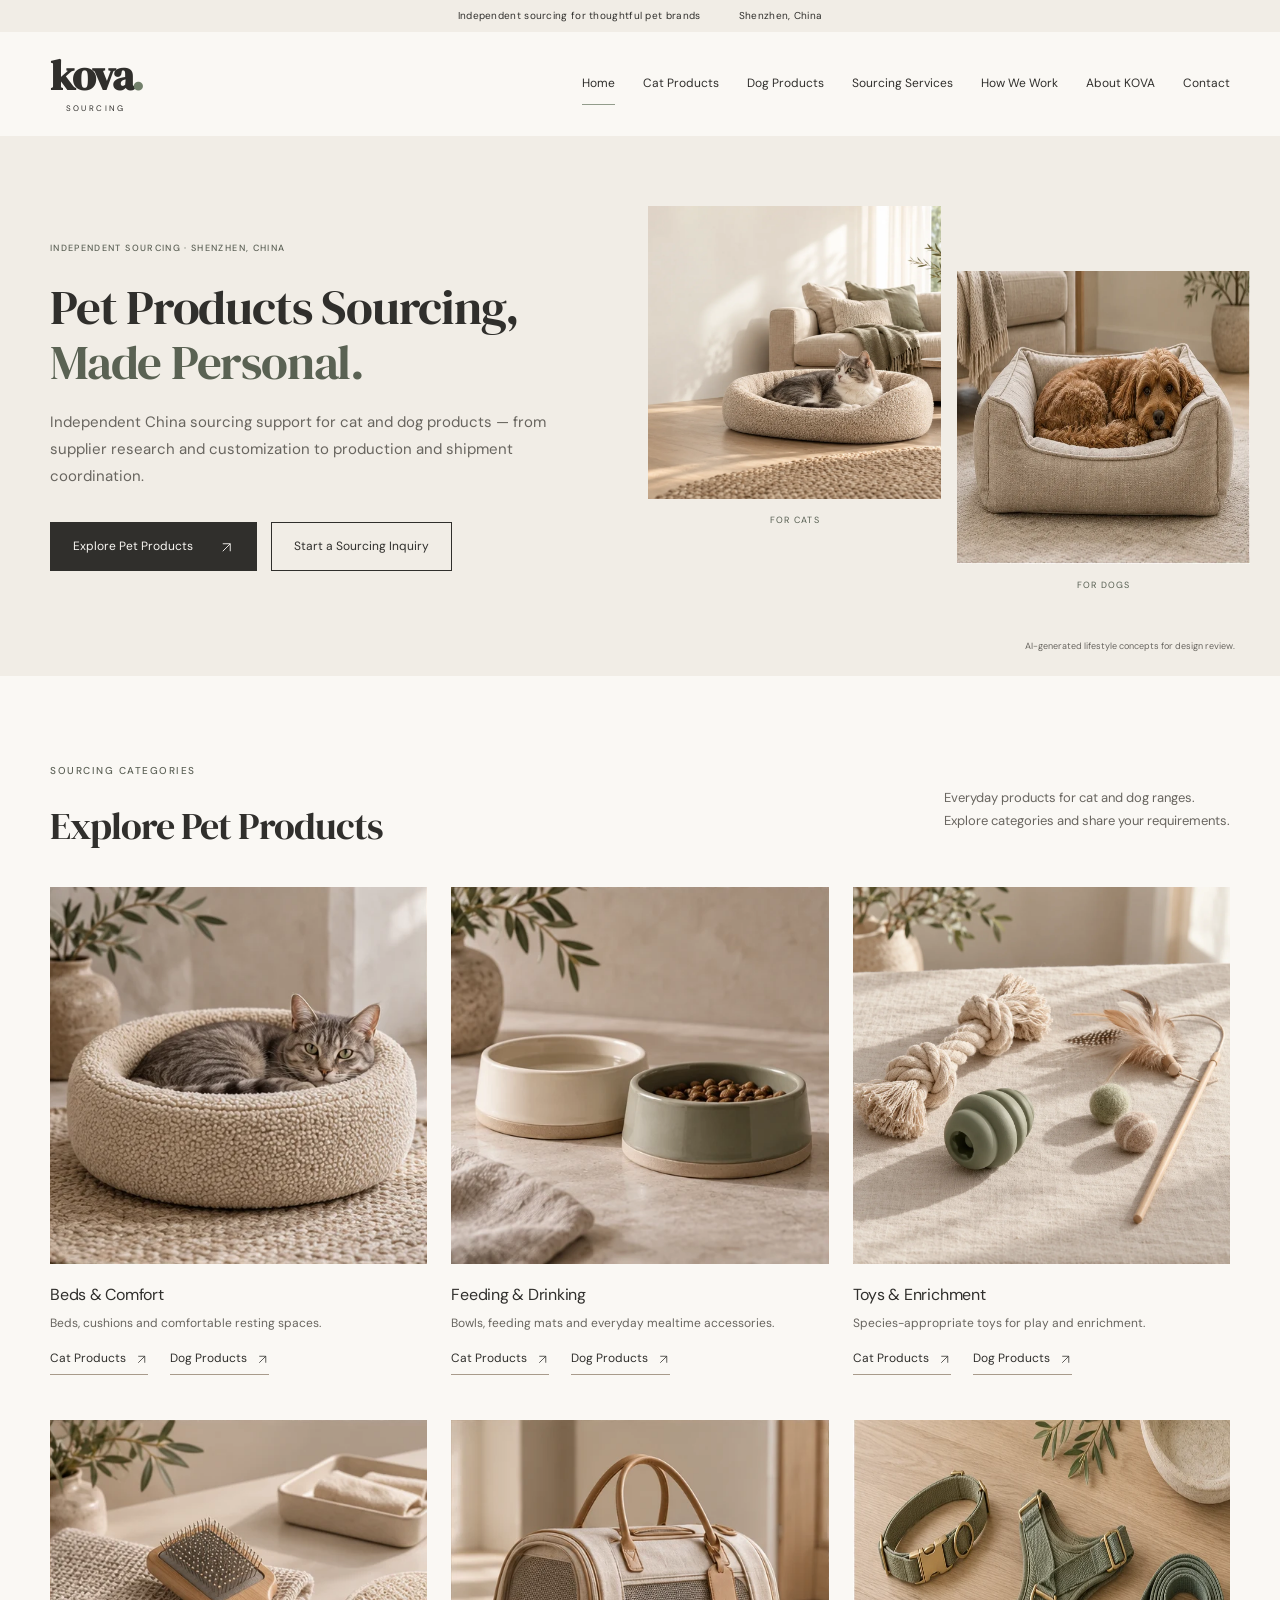
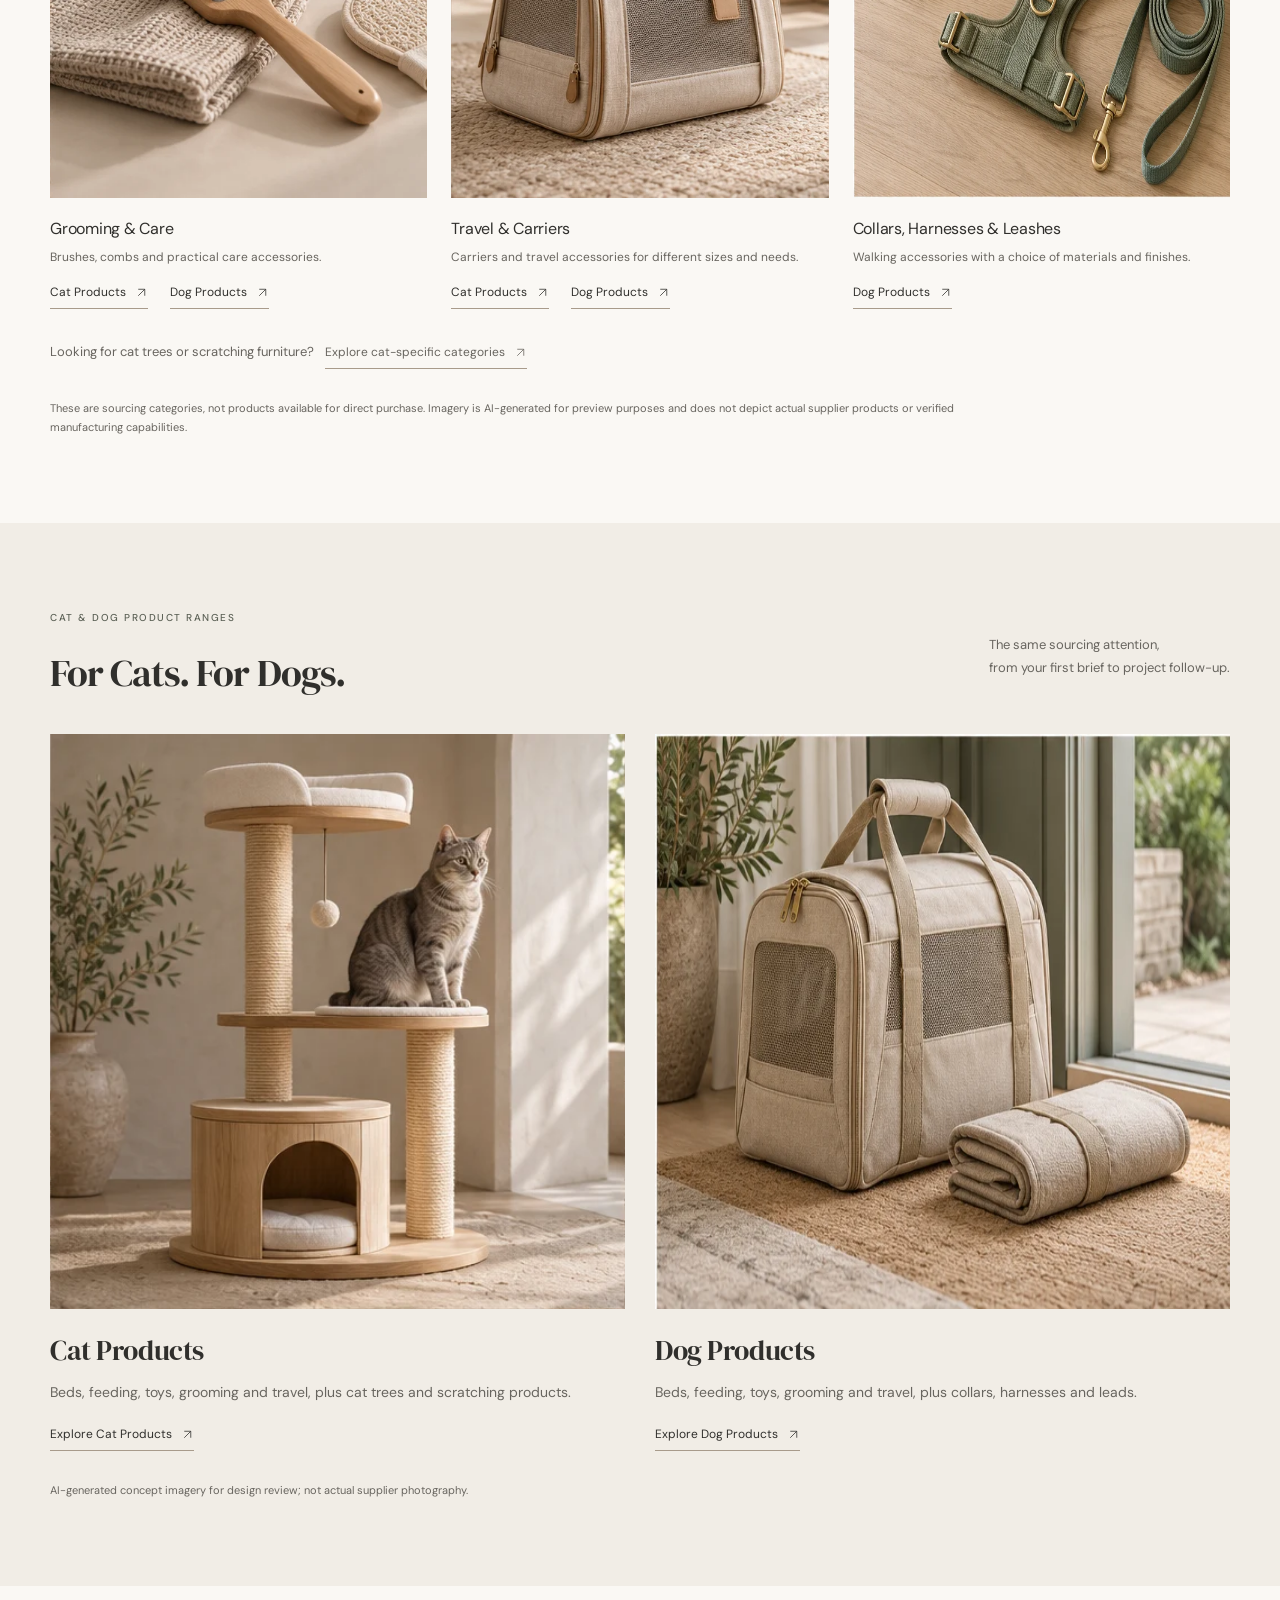
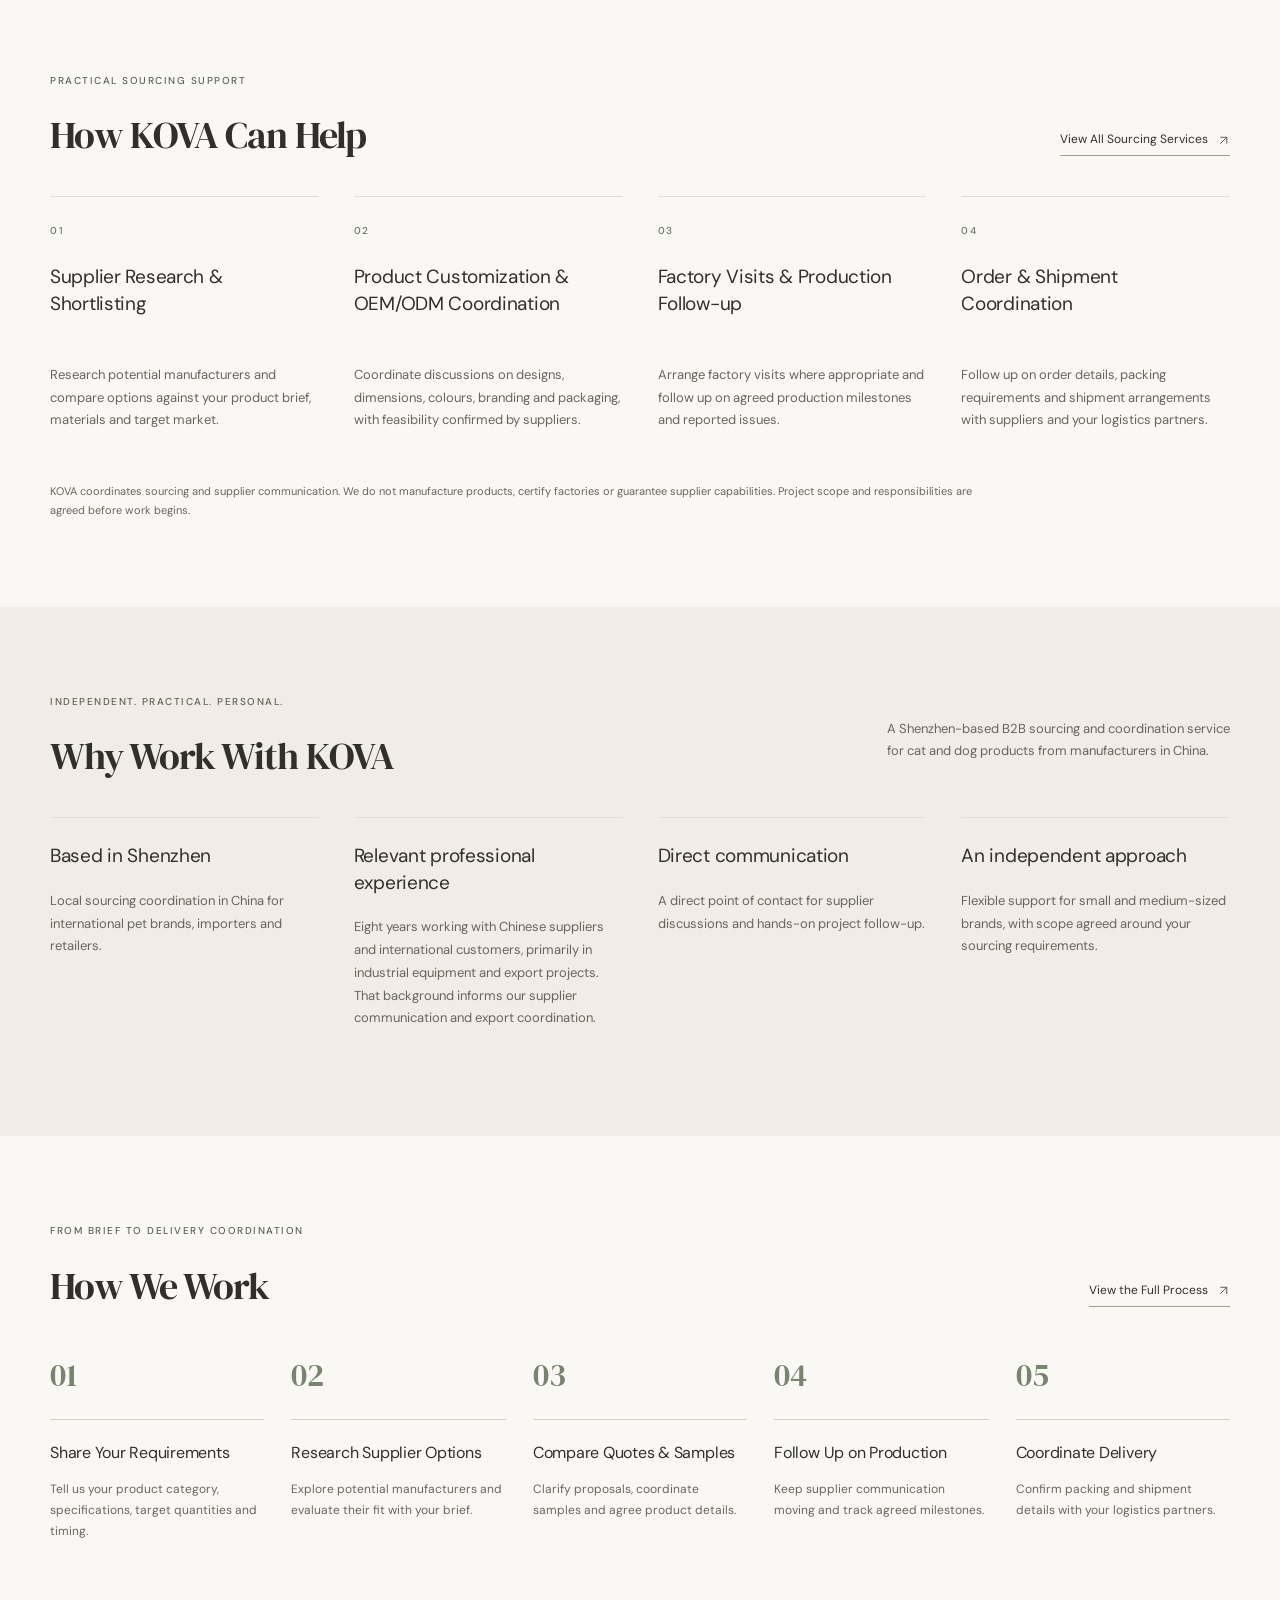
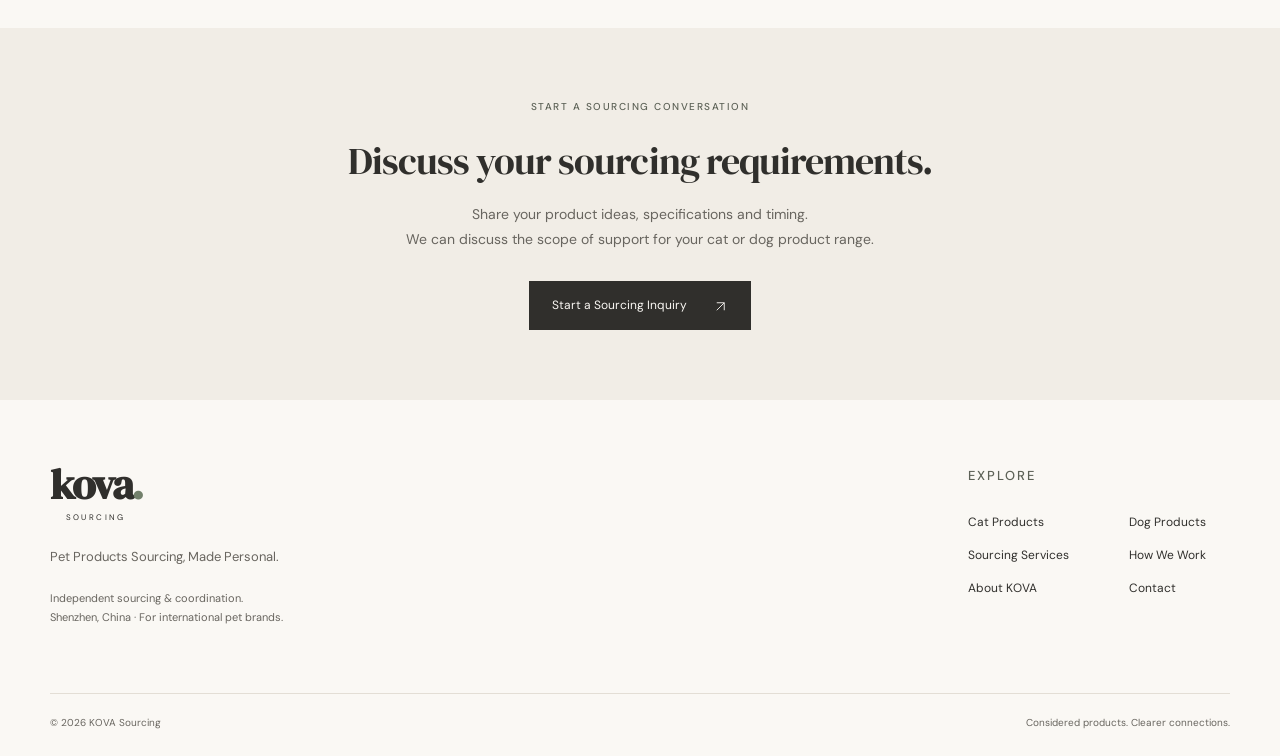
==== commit a21bf6e5: "Improve homepage categories, sourcing copy and service overview" ====
--- a/index.html
+++ b/index.html
@@ -1,14 +1,14 @@
 <!doctype html>
-<html lang="en">
+<html lang="en" class="home-page">
 <head>
 <meta charset="utf-8">
 <meta name="viewport" content="width=device-width, initial-scale=1">
 <title>KOVA Sourcing — Pet Products Sourcing, Made Personal.</title>
-<meta name="description" content="An independent Shenzhen-based partner helping pet brands source thoughtfully selected cat and dog products from manufacturers in China.">
+<meta name="description" content="Independent B2B pet products sourcing and coordination in Shenzhen, China. Supplier research, customisation, production and shipment support for cat and dog ranges.">
 <link rel="canonical" href="https://kovasourcing.com/">
 <meta property="og:type" content="website">
 <meta property="og:title" content="KOVA Sourcing — Pet Products Sourcing, Made Personal.">
-<meta property="og:description" content="An independent Shenzhen-based partner helping pet brands source thoughtfully selected cat and dog products from manufacturers in China.">
+<meta property="og:description" content="Independent B2B pet products sourcing and coordination in Shenzhen, China. Supplier research, customisation, production and shipment support for cat and dog ranges.">
 <meta property="og:url" content="https://kovasourcing.com/">
 <meta property="og:image" content="https://kovasourcing.com/assets/images/social-card.png">
 <meta property="og:image:alt" content="KOVA Sourcing — cat and dog products, Made Personal">
@@ -24,7 +24,7 @@
 </div>
 <header class="site-header wrap"><a class="logo" href="index.html" aria-label="KOVA Sourcing home">kova<span>.</span><small>SOURCING</small></a><button class="menu-toggle" aria-expanded="false" aria-controls="navigation">Menu <span aria-hidden="true"><svg class="arrow-icon" aria-hidden="true" viewbox="0 0 20 20"><path d="M3 5h14M3 10h14M3 15h14" fill="none" stroke="currentColor" stroke-width="1.2"></path></svg></span></button><nav id="navigation" aria-label="Main navigation"><a href="index.html" aria-current="page">Home</a><a href="cat-products.html">Cat Products</a><a href="dog-products.html">Dog Products</a><a href="sourcing-services.html">Sourcing Services</a><a href="how-it-works.html">How We Work</a><a href="about.html">About KOVA</a><a href="contact.html">Contact</a></nav></header><main id="main"><section class="hero"><div class="hero-background">
 <div class="hero-pet">
-<div class="photo-tile panel-0" role="img" aria-label="AI-generated cat resting in an oatmeal bed"></div>
+<div class="photo-tile home-hero-cat" role="img" aria-label="AI-generated cat resting in an oatmeal bed"></div>
 <span>FOR CATS</span>
 </div>
 <div class="hero-pet">
@@ -33,112 +33,144 @@
 </div>
 </div>
 <div class="wrap hero-content">
-<p class="eyebrow">THOUGHTFULLY SOURCED. PERSONALLY COORDINATED.</p>
+<p class="eyebrow">INDEPENDENT SOURCING · SHENZHEN, CHINA</p>
 <h1>Pet Products Sourcing,<br><em>Made Personal.</em>
 </h1>
-<p>Helping pet brands source thoughtfully selected cat and dog products from manufacturers in China.</p>
+<p>Independent China sourcing support for cat and dog products — from supplier research and customization to production and shipment coordination.</p>
 <div class="actions">
-<a class="button dark" href="#pet-products">Explore Products <span aria-hidden="true"><svg class="arrow-icon" aria-hidden="true" viewbox="0 0 20 20" fill="none"><path d="M5 15 15 5M5 5h10v10" stroke="currentColor" stroke-width="1.2"></path></svg></span></a><a class="button outline" href="contact.html">Start a Sourcing Inquiry</a>
+<a class="button dark" href="#pet-products">Explore Pet Products <span aria-hidden="true"><svg class="arrow-icon" aria-hidden="true" viewbox="0 0 20 20" fill="none"><path d="M5 15 15 5M5 5h10v10" stroke="currentColor" stroke-width="1.2"></path></svg></span></a><a class="button outline" href="contact.html">Start a Sourcing Inquiry</a>
 </div>
 </div>
-<span class="hero-caption">AI-generated lifestyle concepts for design review.</span></section><section class="intro-strip wrap"><p>Good products start with thoughtful choices.</p>
-<span>INDEPENDENT SOURCING · SHENZHEN, CHINA</span></section><section id="pet-products" class="wrap section"><div class="section-head">
+<span class="hero-caption">AI-generated lifestyle concepts for design review.</span></section><section id="pet-products" class="wrap section home-products"><div class="section-head">
 <div>
-<p class="eyebrow">PET PRODUCTS / FOR CATS &amp; DOGS</p>
-<h2>Thoughtful products.<br>For the lives they share.</h2>
+<p class="eyebrow">SOURCING CATEGORIES</p>
+<h2>Explore Pet Products</h2>
 </div>
-<p>Explore everyday comfort, care and play<br>for both cats and dogs.</p>
+<p>Everyday products for cat and dog ranges.<br>Explore categories and share your requirements.</p>
 </div>
-<div class="overview-grid">
-<article><h3>Pet Beds &amp; Comfort</h3>
-<p>Oatmeal fabrics, soft shapes and everyday comfort.</p>
-<details class="sourcing-details"><summary>Materials &amp; possibilities</summary><p>Cotton, linen-look polyester, boucle, foam and polyester filling. Explore bed sizes, removable covers, cushions and fabric colors.</p></details><a class="text-link" href="contact.html?category=Pet%20Beds%20%26%20Comfort">Request Sourcing <svg class="arrow-icon" aria-hidden="true" viewbox="0 0 20 20" fill="none"><path d="M5 15 15 5M5 5h10v10" stroke="currentColor" stroke-width="1.2"></path></svg></a></article><article><h3>Feeding &amp; Drinking Accessories</h3>
-<p>Considered details for daily routines.</p>
-<details class="sourcing-details"><summary>Materials &amp; possibilities</summary><p>Ceramic, stainless steel and silicone. Discuss bowl capacities, mats, colors, finishes and packaging.</p></details><a class="text-link" href="contact.html?category=Feeding%20%26%20Drinking%20Accessories">Request Sourcing <svg class="arrow-icon" aria-hidden="true" viewbox="0 0 20 20" fill="none"><path d="M5 15 15 5M5 5h10v10" stroke="currentColor" stroke-width="1.2"></path></svg></a></article><article><h3>Toys &amp; Enrichment</h3>
-<p>Play with materials, textures and possibilities.</p>
-<details class="sourcing-details"><summary>Materials &amp; possibilities</summary><p>Felt, cotton rope, rubber and textile options. Explore toy sets, sizes, textures and species-appropriate designs.</p></details><a class="text-link" href="contact.html?category=Toys%20%26%20Enrichment">Request Sourcing <svg class="arrow-icon" aria-hidden="true" viewbox="0 0 20 20" fill="none"><path d="M5 15 15 5M5 5h10v10" stroke="currentColor" stroke-width="1.2"></path></svg></a></article><article><h3>Grooming &amp; Care</h3>
-<p>Practical tools for everyday care.</p>
-<details class="sourcing-details"><summary>Materials &amp; possibilities</summary><p>Wood or bamboo handles, stainless steel and silicone. Discuss brushes, combs, handle finishes and accessory sets.</p></details><a class="text-link" href="contact.html?category=Grooming%20%26%20Care">Request Sourcing <svg class="arrow-icon" aria-hidden="true" viewbox="0 0 20 20" fill="none"><path d="M5 15 15 5M5 5h10v10" stroke="currentColor" stroke-width="1.2"></path></svg></a></article><article><h3>Travel &amp; Carriers</h3>
-<p>Comfort for journeys near and far.</p>
-<details class="sourcing-details"><summary>Materials &amp; possibilities</summary><p>Polyester, canvas, nylon webbing and mesh. Explore carrier sizes, openings, straps and storage details.</p></details><a class="text-link" href="contact.html?category=Travel%20%26%20Carriers">Request Sourcing <svg class="arrow-icon" aria-hidden="true" viewbox="0 0 20 20" fill="none"><path d="M5 15 15 5M5 5h10v10" stroke="currentColor" stroke-width="1.2"></path></svg></a></article><article><h3>Collars, Harnesses &amp; Leashes</h3>
-<p>Fit, function and finishing details.</p>
-<details class="sourcing-details"><summary>Materials &amp; possibilities</summary><p>Nylon or polyester webbing, fabric and metal hardware. Discuss widths, fit ranges, colorways, labels and coordinated sets.</p></details><a class="text-link" href="contact.html?category=Collars%2C%20Harnesses%20%26%20Leashes">Request Sourcing <svg class="arrow-icon" aria-hidden="true" viewbox="0 0 20 20" fill="none"><path d="M5 15 15 5M5 5h10v10" stroke="currentColor" stroke-width="1.2"></path></svg></a></article><article><h3>Cat Trees &amp; Scratching Products</h3>
-<p>Space to climb, scratch and settle.</p>
-<details class="sourcing-details"><summary>Materials &amp; possibilities</summary><p>Solid wood or plywood, sisal, jute and upholstery. Explore heights, layouts, replaceable components and neutral finishes.</p></details><a class="text-link" href="contact.html?category=Cat%20Trees%20%26%20Scratching%20Products">Request Sourcing <svg class="arrow-icon" aria-hidden="true" viewbox="0 0 20 20" fill="none"><path d="M5 15 15 5M5 5h10v10" stroke="currentColor" stroke-width="1.2"></path></svg></a></article>
+<div class="category-grid">
+<article class="category-card"><div class="category-image"><div class="photo-tile panel-0" role="img" aria-label="AI-generated cat resting in an oatmeal fabric bed"></div></div>
+<div class="category-copy">
+<h3>Beds &amp; Comfort</h3>
+<p>Beds, cushions and comfortable resting spaces.</p>
+<div class="home-category-links">
+<a class="text-link" href="cat-products.html">Cat Products <svg class="arrow-icon" aria-hidden="true" viewbox="0 0 20 20" fill="none"><path d="M5 15 15 5M5 5h10v10" stroke="currentColor" stroke-width="1.2"></path></svg></a><a class="text-link" href="dog-products.html">Dog Products <svg class="arrow-icon" aria-hidden="true" viewbox="0 0 20 20" fill="none"><path d="M5 15 15 5M5 5h10v10" stroke="currentColor" stroke-width="1.2"></path></svg></a>
 </div>
-<p class="asset-note">Materials and variations are starting points for a sourcing discussion, not confirmed stock or supplier capabilities. Feasibility, safety requirements, specifications and order terms must be agreed for each project.</p></section><section class="pet-collections"><div class="wrap section">
+</div></article><article class="category-card"><div class="category-image"><div class="photo-tile panel-3" role="img" aria-label="AI-generated ceramic feeding bowls in cream and sage"></div></div>
+<div class="category-copy">
+<h3>Feeding &amp; Drinking</h3>
+<p>Bowls, feeding mats and everyday mealtime accessories.</p>
+<div class="home-category-links">
+<a class="text-link" href="cat-products.html">Cat Products <svg class="arrow-icon" aria-hidden="true" viewbox="0 0 20 20" fill="none"><path d="M5 15 15 5M5 5h10v10" stroke="currentColor" stroke-width="1.2"></path></svg></a><a class="text-link" href="dog-products.html">Dog Products <svg class="arrow-icon" aria-hidden="true" viewbox="0 0 20 20" fill="none"><path d="M5 15 15 5M5 5h10v10" stroke="currentColor" stroke-width="1.2"></path></svg></a>
+</div>
+</div></article><article class="category-card"><div class="category-image"><div class="photo-tile home-toys" role="img" aria-label="AI-generated assortment with distinct dog rope and rubber toys, and cat wand and felt toys"></div></div>
+<div class="category-copy">
+<h3>Toys &amp; Enrichment</h3>
+<p>Species-appropriate toys for play and enrichment.</p>
+<div class="home-category-links">
+<a class="text-link" href="cat-products.html">Cat Products <svg class="arrow-icon" aria-hidden="true" viewbox="0 0 20 20" fill="none"><path d="M5 15 15 5M5 5h10v10" stroke="currentColor" stroke-width="1.2"></path></svg></a><a class="text-link" href="dog-products.html">Dog Products <svg class="arrow-icon" aria-hidden="true" viewbox="0 0 20 20" fill="none"><path d="M5 15 15 5M5 5h10v10" stroke="currentColor" stroke-width="1.2"></path></svg></a>
+</div>
+</div></article><article class="category-card"><div class="category-image"><div class="photo-tile panel-5" role="img" aria-label="AI-generated wooden grooming brush and neutral care accessories"></div></div>
+<div class="category-copy">
+<h3>Grooming &amp; Care</h3>
+<p>Brushes, combs and practical care accessories.</p>
+<div class="home-category-links">
+<a class="text-link" href="cat-products.html">Cat Products <svg class="arrow-icon" aria-hidden="true" viewbox="0 0 20 20" fill="none"><path d="M5 15 15 5M5 5h10v10" stroke="currentColor" stroke-width="1.2"></path></svg></a><a class="text-link" href="dog-products.html">Dog Products <svg class="arrow-icon" aria-hidden="true" viewbox="0 0 20 20" fill="none"><path d="M5 15 15 5M5 5h10v10" stroke="currentColor" stroke-width="1.2"></path></svg></a>
+</div>
+</div></article><article class="category-card"><div class="category-image"><div class="photo-tile panel-4" role="img" aria-label="AI-generated oatmeal soft-sided pet carrier"></div></div>
+<div class="category-copy">
+<h3>Travel &amp; Carriers</h3>
+<p>Carriers and travel accessories for different sizes and needs.</p>
+<div class="home-category-links">
+<a class="text-link" href="cat-products.html">Cat Products <svg class="arrow-icon" aria-hidden="true" viewbox="0 0 20 20" fill="none"><path d="M5 15 15 5M5 5h10v10" stroke="currentColor" stroke-width="1.2"></path></svg></a><a class="text-link" href="dog-products.html">Dog Products <svg class="arrow-icon" aria-hidden="true" viewbox="0 0 20 20" fill="none"><path d="M5 15 15 5M5 5h10v10" stroke="currentColor" stroke-width="1.2"></path></svg></a>
+</div>
+</div></article><article class="category-card"><div class="category-image"><div class="photo-tile dog-photo dog-panel-1" role="img" aria-label="AI-generated sage collar, harness and lead set"></div></div>
+<div class="category-copy">
+<h3>Collars, Harnesses &amp; Leashes</h3>
+<p>Walking accessories with a choice of materials and finishes.</p>
+<div class="home-category-links"><a class="text-link" href="dog-products.html">Dog Products <svg class="arrow-icon" aria-hidden="true" viewbox="0 0 20 20" fill="none"><path d="M5 15 15 5M5 5h10v10" stroke="currentColor" stroke-width="1.2"></path></svg></a></div>
+</div></article>
+</div>
+<p class="home-category-note">Looking for cat trees or scratching furniture? <a class="text-link" href="cat-products.html">Explore cat-specific categories <svg class="arrow-icon" aria-hidden="true" viewbox="0 0 20 20" fill="none"><path d="M5 15 15 5M5 5h10v10" stroke="currentColor" stroke-width="1.2"></path></svg></a></p>
+<p class="asset-note">These are sourcing categories, not products available for direct purchase. Imagery is AI-generated for preview purposes and does not depict actual supplier products or verified manufacturing capabilities.</p></section><section class="pet-collections"><div class="wrap section">
 <div class="section-head">
 <div>
-<p class="eyebrow">TWO COMPANIONS. EQUAL CONSIDERATION.</p>
-<h2>For cats. For dogs.<br>For your brand.</h2>
+<p class="eyebrow">CAT &amp; DOG PRODUCT RANGES</p>
+<h2>For Cats. For Dogs.</h2>
 </div>
-<p>Dedicated categories, with the same care<br>and sourcing support for both.</p>
+<p>The same sourcing attention,<br>from your first brief to project follow-up.</p>
 </div>
 <div class="collection-grid">
-<article><a class="category-image" href="cat-products.html" aria-label="Explore Cat Products"><div class="photo-tile panel-0" role="img" aria-label="AI-generated cat resting in an oatmeal bed"></div></a><h3>Cat Products</h3>
-<p>Beds, trees, toys, feeding, travel and everyday care.</p>
-<a class="text-link" href="cat-products.html">Explore Cat Products <svg class="arrow-icon" aria-hidden="true" viewbox="0 0 20 20" fill="none"><path d="M5 15 15 5M5 5h10v10" stroke="currentColor" stroke-width="1.2"></path></svg></a></article><article><a class="category-image" href="dog-products.html" aria-label="Explore Dog Products"><div class="photo-tile dog-photo dog-panel-0" role="img" aria-label="AI-generated dog resting in an oatmeal bed"></div></a><h3>Dog Products</h3>
-<p>Beds, walking, feeding, travel, toys and everyday care.</p>
+<article><a class="category-image" href="cat-products.html" aria-label="Explore Cat Products"><div class="photo-tile panel-1" role="img" aria-label="AI-generated cat on a neutral wood and sisal cat tree"></div></a><h3>Cat Products</h3>
+<p>Beds, feeding, toys, grooming and travel, plus cat trees and scratching products.</p>
+<a class="text-link" href="cat-products.html">Explore Cat Products <svg class="arrow-icon" aria-hidden="true" viewbox="0 0 20 20" fill="none"><path d="M5 15 15 5M5 5h10v10" stroke="currentColor" stroke-width="1.2"></path></svg></a></article><article><a class="category-image" href="dog-products.html" aria-label="Explore Dog Products"><div class="photo-tile dog-photo dog-panel-3" role="img" aria-label="AI-generated beige dog carrier and travel mat"></div></a><h3>Dog Products</h3>
+<p>Beds, feeding, toys, grooming and travel, plus collars, harnesses and leads.</p>
 <a class="text-link" href="dog-products.html">Explore Dog Products <svg class="arrow-icon" aria-hidden="true" viewbox="0 0 20 20" fill="none"><path d="M5 15 15 5M5 5h10v10" stroke="currentColor" stroke-width="1.2"></path></svg></a></article>
 </div>
-<p class="asset-note">Lifestyle imagery is AI-generated for review, not actual supplier photography. Licensed images are required before launch.</p>
-</div></section><section class="wrap section"><div class="section-head">
+<p class="asset-note">AI-generated concept imagery for design review; not actual supplier photography.</p>
+</div></section><section class="wrap section home-services"><div class="section-head">
 <div>
-<p class="eyebrow">OUR SOURCING SERVICES</p>
-<h2>The right support.<br>In the right places.</h2>
+<p class="eyebrow">PRACTICAL SOURCING SUPPORT</p>
+<h2>How KOVA Can Help</h2>
 </div>
-<a class="text-link" href="sourcing-services.html">Explore Our Services <svg class="arrow-icon" aria-hidden="true" viewbox="0 0 20 20" fill="none"><path d="M5 15 15 5M5 5h10v10" stroke="currentColor" stroke-width="1.2"></path></svg></a>
+<a class="text-link" href="sourcing-services.html">View All Sourcing Services <svg class="arrow-icon" aria-hidden="true" viewbox="0 0 20 20" fill="none"><path d="M5 15 15 5M5 5h10v10" stroke="currentColor" stroke-width="1.2"></path></svg></a>
 </div>
 <div class="service-grid">
-<article><span class="eyebrow">01</span><h3>Supplier Research</h3>
-<p>Explore potential manufacturers for cat and dog products, comparing suitability around your materials, design and target-market requirements.</p></article><article><span class="eyebrow">02</span><h3>Factory Visits</h3>
-<p>Coordinate visits where appropriate, with scope and availability agreed for your project.</p></article><article><span class="eyebrow">03</span><h3>Product Customization Coordination</h3>
-<p>Keep materials, branding and development discussions moving with suppliers.</p></article><article><span class="eyebrow">04</span><h3>Quality &amp; Production Follow-up</h3>
-<p>Follow up on agreed milestones and communicate quality concerns and next steps.</p></article>
-</div></section><section class="process-band"><div class="wrap section">
+<article><span class="eyebrow">01</span><h3>Supplier Research &amp; Shortlisting</h3>
+<p>Research potential manufacturers and compare options against your product brief, materials and target market.</p></article><article><span class="eyebrow">02</span><h3>Product Customization &amp; OEM/ODM Coordination</h3>
+<p>Coordinate discussions on designs, dimensions, colours, branding and packaging, with feasibility confirmed by suppliers.</p></article><article><span class="eyebrow">03</span><h3>Factory Visits &amp; Production Follow-up</h3>
+<p>Arrange factory visits where appropriate and follow up on agreed production milestones and reported issues.</p></article><article><span class="eyebrow">04</span><h3>Order &amp; Shipment Coordination</h3>
+<p>Follow up on order details, packing requirements and shipment arrangements with suppliers and your logistics partners.</p></article>
+</div>
+<p class="asset-note">KOVA coordinates sourcing and supplier communication. We do not manufacture products, certify factories or guarantee supplier capabilities. Project scope and responsibilities are agreed before work begins.</p></section><section class="home-why"><div class="wrap section">
 <div class="section-head">
 <div>
-<p class="eyebrow">HOW WE WORK</p>
-<h2>From your first idea<br>to the next step.</h2>
+<p class="eyebrow">INDEPENDENT. PRACTICAL. PERSONAL.</p>
+<h2>Why Work With KOVA</h2>
 </div>
-<a class="text-link" href="how-it-works.html">See the Process <svg class="arrow-icon" aria-hidden="true" viewbox="0 0 20 20" fill="none"><path d="M5 15 15 5M5 5h10v10" stroke="currentColor" stroke-width="1.2"></path></svg></a>
+<p>A Shenzhen-based B2B sourcing and coordination service<br>for cat and dog products from manufacturers in China.</p>
+</div>
+<div class="home-why-grid">
+<article><h3>Based in Shenzhen</h3>
+<p>Local sourcing coordination in China for international pet brands, importers and retailers.</p></article><article><h3>Relevant professional experience</h3>
+<p>Eight years working with Chinese suppliers and international customers, primarily in industrial equipment and export projects. That background informs our supplier communication and export coordination.</p></article><article><h3>Direct communication</h3>
+<p>A direct point of contact for supplier discussions and hands-on project follow-up.</p></article><article><h3>An independent approach</h3>
+<p>Flexible support for small and medium-sized brands, with scope agreed around your sourcing requirements.</p></article>
+</div>
+</div></section><section class="process-band home-process"><div class="wrap section">
+<div class="section-head">
+<div>
+<p class="eyebrow">FROM BRIEF TO DELIVERY COORDINATION</p>
+<h2>How We Work</h2>
+</div>
+<a class="text-link" href="how-it-works.html">View the Full Process <svg class="arrow-icon" aria-hidden="true" viewbox="0 0 20 20" fill="none"><path d="M5 15 15 5M5 5h10v10" stroke="currentColor" stroke-width="1.2"></path></svg></a>
 </div>
 <ol class="steps">
 <li>
-<span>01</span><h3>Share Your Product Requirements</h3>
-<p>Tell us about your brand, product ideas, materials, target quantities and timeline.</p>
+<span>01</span><h3>Share Your Requirements</h3>
+<p>Tell us your product category, specifications, target quantities and timing.</p>
 </li>
 <li>
-<span>02</span><h3>Supplier Research &amp; Initial Evaluation</h3>
-<p>We research potential suppliers and discuss which options fit your priorities.</p>
+<span>02</span><h3>Research Supplier Options</h3>
+<p>Explore potential manufacturers and evaluate their fit with your brief.</p>
 </li>
 <li>
-<span>03</span><h3>Quotations &amp; Sample Coordination</h3>
-<p>Compare proposals, request samples and refine the details before committing.</p>
+<span>03</span><h3>Compare Quotes &amp; Samples</h3>
+<p>Clarify proposals, coordinate samples and agree product details.</p>
 </li>
 <li>
-<span>04</span><h3>Production Follow-up</h3>
-<p>We keep communication moving and follow up on the agreed production milestones.</p>
+<span>04</span><h3>Follow Up on Production</h3>
+<p>Keep supplier communication moving and track agreed milestones.</p>
 </li>
 <li>
-<span>05</span><h3>Delivery Coordination</h3>
-<p>Coordinate packing and shipment details with suppliers and your logistics partners.</p>
+<span>05</span><h3>Coordinate Delivery</h3>
+<p>Confirm packing and shipment details with your logistics partners.</p>
 </li>
 </ol>
-</div></section><section class="about-home wrap section"><div class="about-art">
-<span>kova.</span><p>Closer to the details.<br>Connected to your ideas.</p>
-<small>SHENZHEN, CHINA</small>
-</div>
-<div>
-<p class="eyebrow">ABOUT KOVA</p>
-<h2>A personal approach.<br>A local perspective.</h2>
-<p class="lead">An independent sourcing partner based in Shenzhen, China, for the people building thoughtful pet brands.</p>
-<p>We help small and medium-sized pet brands, importers and retailers in Europe and North America identify, communicate with and coordinate manufacturers in China. We offer the same sourcing attention to cat and dog products, from shared everyday essentials to species-specific designs.</p>
-<a class="text-link" href="about.html">Meet KOVA <svg class="arrow-icon" aria-hidden="true" viewbox="0 0 20 20" fill="none"><path d="M5 15 15 5M5 5h10v10" stroke="currentColor" stroke-width="1.2"></path></svg></a>
 </div></section><section class="final-cta"><div class="wrap">
-<p class="eyebrow">A GOOD PLACE TO BEGIN</p>
-<h2>Let’s find a way<br>forward, together.</h2>
-<p>Tell us what you’re imagining. We’ll help you explore the possibilities.</p>
+<p class="eyebrow">START A SOURCING CONVERSATION</p>
+<h2>Discuss your sourcing requirements.</h2>
+<p>Share your product ideas, specifications and timing.<br>We can discuss the scope of support for your cat or dog product range.</p>
 <a class="button dark" href="contact.html">Start a Sourcing Inquiry <span aria-hidden="true"><svg class="arrow-icon" aria-hidden="true" viewbox="0 0 20 20" fill="none"><path d="M5 15 15 5M5 5h10v10" stroke="currentColor" stroke-width="1.2"></path></svg></span></a>
 </div></section></main><footer class="site-footer"><div class="wrap footer-top">
 <div>
--- a/assets/styles.css
+++ b/assets/styles.css
@@ -8,3 +8,7 @@
 @media(max-width:1100px){.hero-background{width:45%;inset:95px 25px auto auto;gap:12px}.hero h1{width:51%;font-size:48px}.hero .actions{gap:10px}.hero .actions .button{padding:12px 15px;font-size:11px}}
 @media(max-width:800px){.hero{padding-top:0;display:flex;flex-direction:column;min-height:0}.hero-background{position:relative;inset:auto;order:1;z-index:0;width:calc(100% - 40px);height:auto;max-width:600px;margin:10px auto 40px;gap:20px}.hero-pet:nth-child(2){margin-top:0}.hero-content{order:0;padding-block:40px 25px}.hero h1{width:100%;font-size:43px;max-width:650px}.hero-content>.eyebrow,.hero-content>p:not(.eyebrow),.hero .actions{max-width:100%}.hero-caption{top:auto;right:20px;bottom:8px;font-size:8px}.overview-grid{grid-template-columns:1fr 1fr;gap:25px}.overview-grid article:last-child{display:block}.collection-grid{gap:20px}.collection-grid h3{font-size:25px}.collection-grid p{font-size:12px}.page-intro h1{font-size:42px}}
 @media(max-width:480px){.hero h1{font-size:36px}.hero-background{gap:14px;margin-bottom:35px}.hero-pet>span{font-size:8px;margin-top:10px}.overview-grid{grid-template-columns:1fr}.overview-grid article:last-child{grid-column:auto}.collection-grid{gap:14px}.collection-grid h3{font-size:22px}.collection-grid .text-link{font-size:11px}.page-intro h1{font-size:36px}.sourcing-details summary{font-size:11px}.cross-category a{display:block;width:max-content;margin:8px 0 0}}
+/* Homepage improvements; other pages retain their existing layout. */
+.home-page .home-hero-cat{background-image:url('images/hero-concept.webp');background-size:cover;background-position:72% center}.home-page .home-toys{background-image:url('images/home-toys.webp');background-size:cover;background-position:center}.home-page .home-products .category-image{aspect-ratio:1}.home-page .home-category-links{display:flex;flex-wrap:wrap;gap:12px 22px}.home-page .home-category-note{font-size:13px;margin:32px 0 0}.home-page .home-category-note a{margin-left:8px}.home-page .collection-grid .category-image{aspect-ratio:1}.home-page .collection-grid .photo-tile{height:100%;aspect-ratio:auto}.home-page .home-services .service-grid h3{min-height:80px}.home-page .home-why{background:var(--ivory)}.home-page .home-why-grid{display:grid;grid-template-columns:repeat(4,1fr);gap:35px}.home-page .home-why-grid article{border-top:1px solid var(--line);padding-top:25px}.home-page .home-why-grid h3{font-size:19px}.home-page .home-why-grid p{font-size:13px}.home-page .home-process{background:var(--paper)}.home-page .final-cta h2{font-size:clamp(30px,3vw,43px)}
+@media(max-width:800px){.home-page .home-why-grid{grid-template-columns:repeat(2,1fr);gap:25px}.home-page .home-services .service-grid h3{min-height:0}.home-page .home-category-links{gap:10px 14px}.home-page .home-category-links .text-link{font-size:11px}}
+@media(max-width:480px){.home-page .home-why-grid{grid-template-columns:1fr}.home-page .home-category-links .text-link{font-size:10px}.home-page .home-category-note a{margin:8px 0 0;display:block;width:max-content}.home-page .home-services .service-grid{grid-template-columns:1fr}}
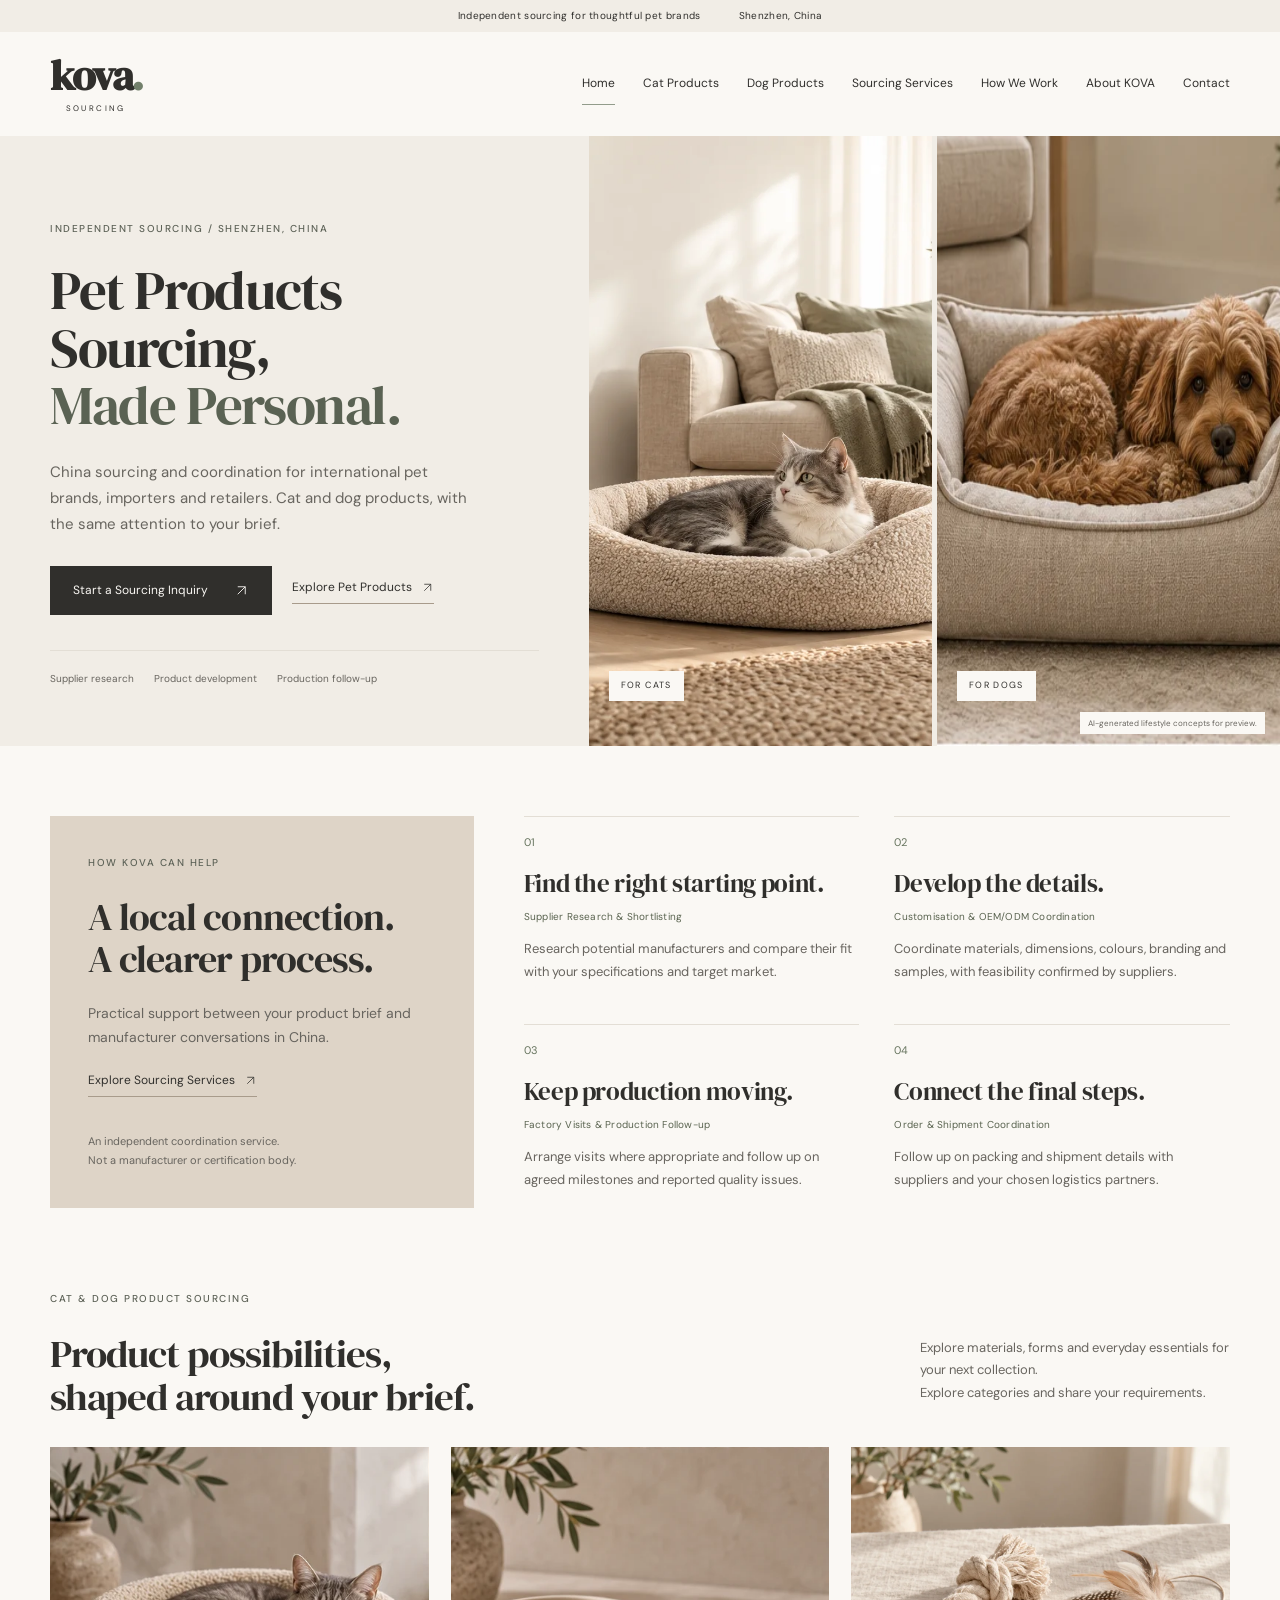
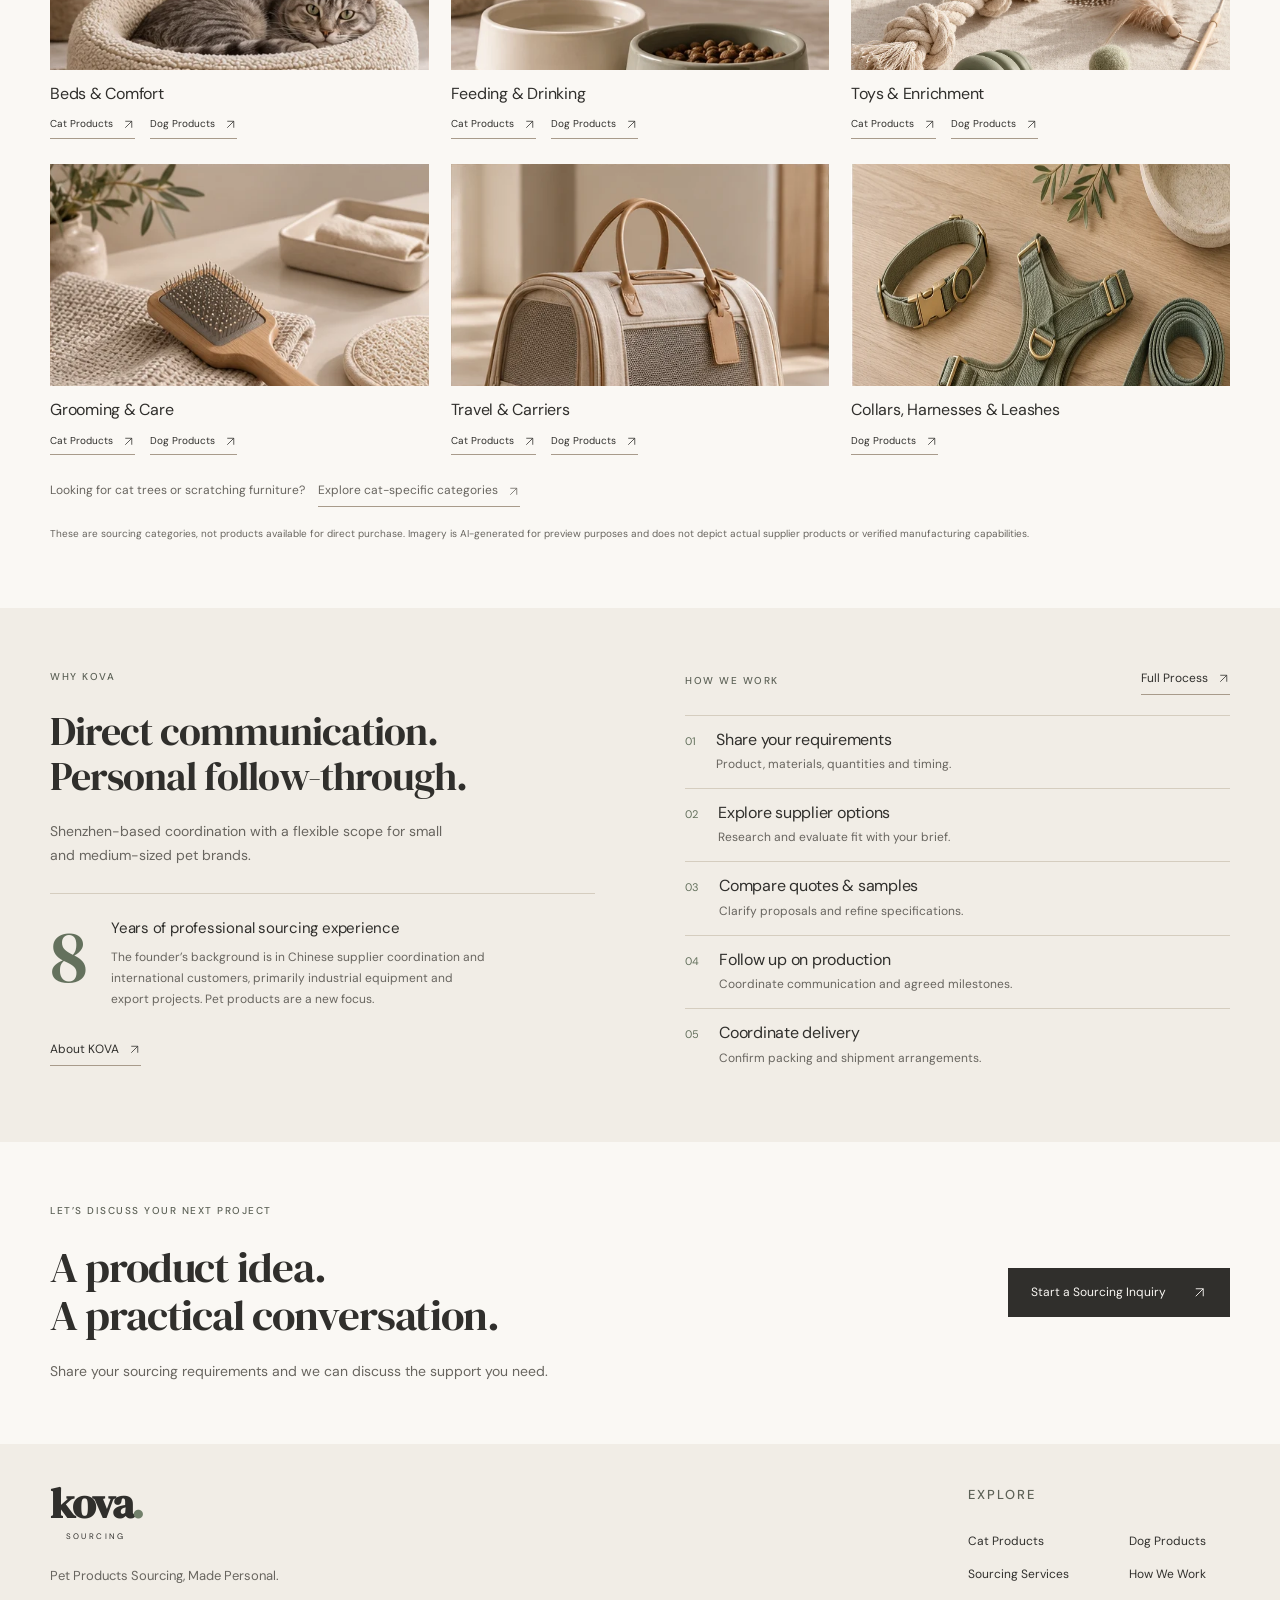
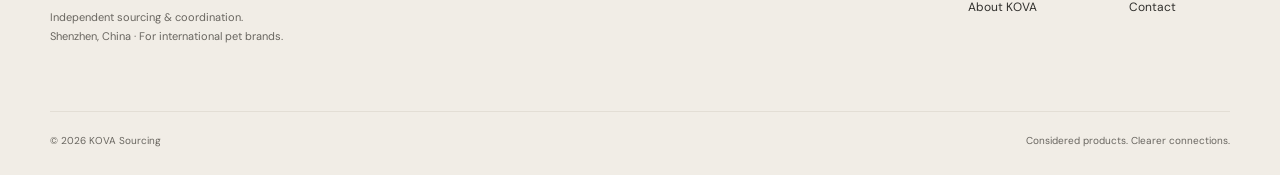
==== commit 6fbb3f87: "Restructure homepage as a compact boutique sourcing consultancy" ====
--- a/index.html
+++ b/index.html
@@ -1,5 +1,5 @@
 <!doctype html>
-<html lang="en" class="home-page">
+<html lang="en" class="consultancy-home">
 <head>
 <meta charset="utf-8">
 <meta name="viewport" content="width=device-width, initial-scale=1">
@@ -22,157 +22,151 @@
 <body>
 <a class="skip" href="#main">Skip to content</a><div class="top-note">Independent sourcing for thoughtful pet brands <span>Shenzhen, China</span>
 </div>
-<header class="site-header wrap"><a class="logo" href="index.html" aria-label="KOVA Sourcing home">kova<span>.</span><small>SOURCING</small></a><button class="menu-toggle" aria-expanded="false" aria-controls="navigation">Menu <span aria-hidden="true"><svg class="arrow-icon" aria-hidden="true" viewbox="0 0 20 20"><path d="M3 5h14M3 10h14M3 15h14" fill="none" stroke="currentColor" stroke-width="1.2"></path></svg></span></button><nav id="navigation" aria-label="Main navigation"><a href="index.html" aria-current="page">Home</a><a href="cat-products.html">Cat Products</a><a href="dog-products.html">Dog Products</a><a href="sourcing-services.html">Sourcing Services</a><a href="how-it-works.html">How We Work</a><a href="about.html">About KOVA</a><a href="contact.html">Contact</a></nav></header><main id="main"><section class="hero"><div class="hero-background">
+<header class="site-header wrap"><a class="logo" href="index.html" aria-label="KOVA Sourcing home">kova<span>.</span><small>SOURCING</small></a><button class="menu-toggle" aria-expanded="false" aria-controls="navigation">Menu <span aria-hidden="true"><svg class="arrow-icon" aria-hidden="true" viewbox="0 0 20 20"><path d="M3 5h14M3 10h14M3 15h14" fill="none" stroke="currentColor" stroke-width="1.2"></path></svg></span></button><nav id="navigation" aria-label="Main navigation"><a href="index.html" aria-current="page">Home</a><a href="cat-products.html">Cat Products</a><a href="dog-products.html">Dog Products</a><a href="sourcing-services.html">Sourcing Services</a><a href="how-it-works.html">How We Work</a><a href="about.html">About KOVA</a><a href="contact.html">Contact</a></nav></header><main id="main"><section class="editorial-hero"><div class="hero-editorial-copy">
+<p class="eyebrow">INDEPENDENT SOURCING / SHENZHEN, CHINA</p>
+<h1>Pet Products<br>Sourcing,<br><em>Made Personal.</em>
+</h1>
+<p class="hero-description">China sourcing and coordination for international pet brands, importers and retailers. Cat and dog products, with the same attention to your brief.</p>
+<div class="actions">
+<a class="button dark" href="contact.html">Start a Sourcing Inquiry <svg class="arrow-icon" aria-hidden="true" viewbox="0 0 20 20" fill="none"><path d="M5 15 15 5M5 5h10v10" stroke="currentColor" stroke-width="1.2"></path></svg></a><a class="text-link" href="#pet-products">Explore Pet Products <svg class="arrow-icon" aria-hidden="true" viewbox="0 0 20 20" fill="none"><path d="M5 15 15 5M5 5h10v10" stroke="currentColor" stroke-width="1.2"></path></svg></a>
+</div>
+<div class="hero-scope">
+<span>Supplier research</span><span>Product development</span><span>Production follow-up</span>
+</div>
+</div>
+<div class="hero-editorial-art">
 <div class="hero-pet">
-<div class="photo-tile home-hero-cat" role="img" aria-label="AI-generated cat resting in an oatmeal bed"></div>
+<div class="photo-tile editorial-cat" role="img" aria-label="AI-generated cat resting in a warm neutral living room"></div>
 <span>FOR CATS</span>
 </div>
 <div class="hero-pet">
 <div class="photo-tile dog-photo dog-panel-0" role="img" aria-label="AI-generated dog resting in an oatmeal bed"></div>
 <span>FOR DOGS</span>
 </div>
+<p class="art-disclosure">AI-generated lifestyle concepts for preview.</p>
+</div></section><section class="wrap consultancy-services"><div class="service-feature">
+<p class="eyebrow">HOW KOVA CAN HELP</p>
+<h2>A local connection.<br>A clearer process.</h2>
+<p>Practical support between your product brief and manufacturer conversations in China.</p>
+<a class="text-link" href="sourcing-services.html">Explore Sourcing Services <svg class="arrow-icon" aria-hidden="true" viewbox="0 0 20 20" fill="none"><path d="M5 15 15 5M5 5h10v10" stroke="currentColor" stroke-width="1.2"></path></svg></a><p class="feature-footnote">An independent coordination service.<br>Not a manufacturer or certification body.</p>
 </div>
-<div class="wrap hero-content">
-<p class="eyebrow">INDEPENDENT SOURCING · SHENZHEN, CHINA</p>
-<h1>Pet Products Sourcing,<br><em>Made Personal.</em>
-</h1>
-<p>Independent China sourcing support for cat and dog products — from supplier research and customization to production and shipment coordination.</p>
-<div class="actions">
-<a class="button dark" href="#pet-products">Explore Pet Products <span aria-hidden="true"><svg class="arrow-icon" aria-hidden="true" viewbox="0 0 20 20" fill="none"><path d="M5 15 15 5M5 5h10v10" stroke="currentColor" stroke-width="1.2"></path></svg></span></a><a class="button outline" href="contact.html">Start a Sourcing Inquiry</a>
+<div class="service-matrix">
+<article><div class="service-number">01</div>
+<h3>Find the right starting point.</h3>
+<p class="service-label">Supplier Research &amp; Shortlisting</p>
+<p>Research potential manufacturers and compare their fit with your specifications and target market.</p></article><article><div class="service-number">02</div>
+<h3>Develop the details.</h3>
+<p class="service-label">Customisation &amp; OEM/ODM Coordination</p>
+<p>Coordinate materials, dimensions, colours, branding and samples, with feasibility confirmed by suppliers.</p></article><article><div class="service-number">03</div>
+<h3>Keep production moving.</h3>
+<p class="service-label">Factory Visits &amp; Production Follow-up</p>
+<p>Arrange visits where appropriate and follow up on agreed milestones and reported quality issues.</p></article><article><div class="service-number">04</div>
+<h3>Connect the final steps.</h3>
+<p class="service-label">Order &amp; Shipment Coordination</p>
+<p>Follow up on packing and shipment details with suppliers and your chosen logistics partners.</p></article>
+</div></section><section id="pet-products" class="wrap product-editorial"><div class="section-head">
+<div>
+<p class="eyebrow">CAT &amp; DOG PRODUCT SOURCING</p>
+<h2>Product possibilities,
+shaped around your brief.</h2>
 </div>
-</div>
-<span class="hero-caption">AI-generated lifestyle concepts for design review.</span></section><section id="pet-products" class="wrap section home-products"><div class="section-head">
-<div>
-<p class="eyebrow">SOURCING CATEGORIES</p>
-<h2>Explore Pet Products</h2>
-</div>
-<p>Everyday products for cat and dog ranges.<br>Explore categories and share your requirements.</p>
+<p>Explore materials, forms and everyday essentials for your next collection.<br>Explore categories and share your requirements.</p>
 </div>
 <div class="category-grid">
 <article class="category-card"><div class="category-image"><div class="photo-tile panel-0" role="img" aria-label="AI-generated cat resting in an oatmeal fabric bed"></div></div>
 <div class="category-copy">
 <h3>Beds &amp; Comfort</h3>
-<p>Beds, cushions and comfortable resting spaces.</p>
 <div class="home-category-links">
 <a class="text-link" href="cat-products.html">Cat Products <svg class="arrow-icon" aria-hidden="true" viewbox="0 0 20 20" fill="none"><path d="M5 15 15 5M5 5h10v10" stroke="currentColor" stroke-width="1.2"></path></svg></a><a class="text-link" href="dog-products.html">Dog Products <svg class="arrow-icon" aria-hidden="true" viewbox="0 0 20 20" fill="none"><path d="M5 15 15 5M5 5h10v10" stroke="currentColor" stroke-width="1.2"></path></svg></a>
 </div>
 </div></article><article class="category-card"><div class="category-image"><div class="photo-tile panel-3" role="img" aria-label="AI-generated ceramic feeding bowls in cream and sage"></div></div>
 <div class="category-copy">
 <h3>Feeding &amp; Drinking</h3>
-<p>Bowls, feeding mats and everyday mealtime accessories.</p>
 <div class="home-category-links">
 <a class="text-link" href="cat-products.html">Cat Products <svg class="arrow-icon" aria-hidden="true" viewbox="0 0 20 20" fill="none"><path d="M5 15 15 5M5 5h10v10" stroke="currentColor" stroke-width="1.2"></path></svg></a><a class="text-link" href="dog-products.html">Dog Products <svg class="arrow-icon" aria-hidden="true" viewbox="0 0 20 20" fill="none"><path d="M5 15 15 5M5 5h10v10" stroke="currentColor" stroke-width="1.2"></path></svg></a>
 </div>
 </div></article><article class="category-card"><div class="category-image"><div class="photo-tile home-toys" role="img" aria-label="AI-generated assortment with distinct dog rope and rubber toys, and cat wand and felt toys"></div></div>
 <div class="category-copy">
 <h3>Toys &amp; Enrichment</h3>
-<p>Species-appropriate toys for play and enrichment.</p>
 <div class="home-category-links">
 <a class="text-link" href="cat-products.html">Cat Products <svg class="arrow-icon" aria-hidden="true" viewbox="0 0 20 20" fill="none"><path d="M5 15 15 5M5 5h10v10" stroke="currentColor" stroke-width="1.2"></path></svg></a><a class="text-link" href="dog-products.html">Dog Products <svg class="arrow-icon" aria-hidden="true" viewbox="0 0 20 20" fill="none"><path d="M5 15 15 5M5 5h10v10" stroke="currentColor" stroke-width="1.2"></path></svg></a>
 </div>
 </div></article><article class="category-card"><div class="category-image"><div class="photo-tile panel-5" role="img" aria-label="AI-generated wooden grooming brush and neutral care accessories"></div></div>
 <div class="category-copy">
 <h3>Grooming &amp; Care</h3>
-<p>Brushes, combs and practical care accessories.</p>
 <div class="home-category-links">
 <a class="text-link" href="cat-products.html">Cat Products <svg class="arrow-icon" aria-hidden="true" viewbox="0 0 20 20" fill="none"><path d="M5 15 15 5M5 5h10v10" stroke="currentColor" stroke-width="1.2"></path></svg></a><a class="text-link" href="dog-products.html">Dog Products <svg class="arrow-icon" aria-hidden="true" viewbox="0 0 20 20" fill="none"><path d="M5 15 15 5M5 5h10v10" stroke="currentColor" stroke-width="1.2"></path></svg></a>
 </div>
 </div></article><article class="category-card"><div class="category-image"><div class="photo-tile panel-4" role="img" aria-label="AI-generated oatmeal soft-sided pet carrier"></div></div>
 <div class="category-copy">
 <h3>Travel &amp; Carriers</h3>
-<p>Carriers and travel accessories for different sizes and needs.</p>
 <div class="home-category-links">
 <a class="text-link" href="cat-products.html">Cat Products <svg class="arrow-icon" aria-hidden="true" viewbox="0 0 20 20" fill="none"><path d="M5 15 15 5M5 5h10v10" stroke="currentColor" stroke-width="1.2"></path></svg></a><a class="text-link" href="dog-products.html">Dog Products <svg class="arrow-icon" aria-hidden="true" viewbox="0 0 20 20" fill="none"><path d="M5 15 15 5M5 5h10v10" stroke="currentColor" stroke-width="1.2"></path></svg></a>
 </div>
 </div></article><article class="category-card"><div class="category-image"><div class="photo-tile dog-photo dog-panel-1" role="img" aria-label="AI-generated sage collar, harness and lead set"></div></div>
 <div class="category-copy">
 <h3>Collars, Harnesses &amp; Leashes</h3>
-<p>Walking accessories with a choice of materials and finishes.</p>
 <div class="home-category-links"><a class="text-link" href="dog-products.html">Dog Products <svg class="arrow-icon" aria-hidden="true" viewbox="0 0 20 20" fill="none"><path d="M5 15 15 5M5 5h10v10" stroke="currentColor" stroke-width="1.2"></path></svg></a></div>
 </div></article>
 </div>
 <p class="home-category-note">Looking for cat trees or scratching furniture? <a class="text-link" href="cat-products.html">Explore cat-specific categories <svg class="arrow-icon" aria-hidden="true" viewbox="0 0 20 20" fill="none"><path d="M5 15 15 5M5 5h10v10" stroke="currentColor" stroke-width="1.2"></path></svg></a></p>
-<p class="asset-note">These are sourcing categories, not products available for direct purchase. Imagery is AI-generated for preview purposes and does not depict actual supplier products or verified manufacturing capabilities.</p></section><section class="pet-collections"><div class="wrap section">
-<div class="section-head">
-<div>
-<p class="eyebrow">CAT &amp; DOG PRODUCT RANGES</p>
-<h2>For Cats. For Dogs.</h2>
+<p class="asset-note">These are sourcing categories, not products available for direct purchase. Imagery is AI-generated for preview purposes and does not depict actual supplier products or verified manufacturing capabilities.</p></section><section class="working-band"><div class="wrap working-layout">
+<div class="why-editorial">
+<p class="eyebrow">WHY KOVA</p>
+<h2>Direct communication.<br>Personal follow-through.</h2>
+<p>Shenzhen-based coordination with a flexible scope for small and medium-sized pet brands.</p>
+<div class="experience-note">
+<span class="experience-number">8</span><div>
+<h3>Years of professional sourcing experience</h3>
+<p>The founder’s background is in Chinese supplier coordination and international customers, primarily industrial equipment and export projects. Pet products are a new focus.</p>
 </div>
-<p>The same sourcing attention,<br>from your first brief to project follow-up.</p>
 </div>
-<div class="collection-grid">
-<article><a class="category-image" href="cat-products.html" aria-label="Explore Cat Products"><div class="photo-tile panel-1" role="img" aria-label="AI-generated cat on a neutral wood and sisal cat tree"></div></a><h3>Cat Products</h3>
-<p>Beds, feeding, toys, grooming and travel, plus cat trees and scratching products.</p>
-<a class="text-link" href="cat-products.html">Explore Cat Products <svg class="arrow-icon" aria-hidden="true" viewbox="0 0 20 20" fill="none"><path d="M5 15 15 5M5 5h10v10" stroke="currentColor" stroke-width="1.2"></path></svg></a></article><article><a class="category-image" href="dog-products.html" aria-label="Explore Dog Products"><div class="photo-tile dog-photo dog-panel-3" role="img" aria-label="AI-generated beige dog carrier and travel mat"></div></a><h3>Dog Products</h3>
-<p>Beds, feeding, toys, grooming and travel, plus collars, harnesses and leads.</p>
-<a class="text-link" href="dog-products.html">Explore Dog Products <svg class="arrow-icon" aria-hidden="true" viewbox="0 0 20 20" fill="none"><path d="M5 15 15 5M5 5h10v10" stroke="currentColor" stroke-width="1.2"></path></svg></a></article>
+<a class="text-link" href="about.html">About KOVA <svg class="arrow-icon" aria-hidden="true" viewbox="0 0 20 20" fill="none"><path d="M5 15 15 5M5 5h10v10" stroke="currentColor" stroke-width="1.2"></path></svg></a>
 </div>
-<p class="asset-note">AI-generated concept imagery for design review; not actual supplier photography.</p>
-</div></section><section class="wrap section home-services"><div class="section-head">
-<div>
-<p class="eyebrow">PRACTICAL SOURCING SUPPORT</p>
-<h2>How KOVA Can Help</h2>
+<div class="process-editorial">
+<div class="process-header">
+<p class="eyebrow">HOW WE WORK</p>
+<a class="text-link" href="how-it-works.html">Full Process <svg class="arrow-icon" aria-hidden="true" viewbox="0 0 20 20" fill="none"><path d="M5 15 15 5M5 5h10v10" stroke="currentColor" stroke-width="1.2"></path></svg></a>
 </div>
-<a class="text-link" href="sourcing-services.html">View All Sourcing Services <svg class="arrow-icon" aria-hidden="true" viewbox="0 0 20 20" fill="none"><path d="M5 15 15 5M5 5h10v10" stroke="currentColor" stroke-width="1.2"></path></svg></a>
+<ol class="consultancy-steps">
+<li>
+<span>01</span><div>
+<h3>Share your requirements</h3>
+<p>Product, materials, quantities and timing.</p>
 </div>
-<div class="service-grid">
-<article><span class="eyebrow">01</span><h3>Supplier Research &amp; Shortlisting</h3>
-<p>Research potential manufacturers and compare options against your product brief, materials and target market.</p></article><article><span class="eyebrow">02</span><h3>Product Customization &amp; OEM/ODM Coordination</h3>
-<p>Coordinate discussions on designs, dimensions, colours, branding and packaging, with feasibility confirmed by suppliers.</p></article><article><span class="eyebrow">03</span><h3>Factory Visits &amp; Production Follow-up</h3>
-<p>Arrange factory visits where appropriate and follow up on agreed production milestones and reported issues.</p></article><article><span class="eyebrow">04</span><h3>Order &amp; Shipment Coordination</h3>
-<p>Follow up on order details, packing requirements and shipment arrangements with suppliers and your logistics partners.</p></article>
-</div>
-<p class="asset-note">KOVA coordinates sourcing and supplier communication. We do not manufacture products, certify factories or guarantee supplier capabilities. Project scope and responsibilities are agreed before work begins.</p></section><section class="home-why"><div class="wrap section">
-<div class="section-head">
-<div>
-<p class="eyebrow">INDEPENDENT. PRACTICAL. PERSONAL.</p>
-<h2>Why Work With KOVA</h2>
-</div>
-<p>A Shenzhen-based B2B sourcing and coordination service<br>for cat and dog products from manufacturers in China.</p>
-</div>
-<div class="home-why-grid">
-<article><h3>Based in Shenzhen</h3>
-<p>Local sourcing coordination in China for international pet brands, importers and retailers.</p></article><article><h3>Relevant professional experience</h3>
-<p>Eight years working with Chinese suppliers and international customers, primarily in industrial equipment and export projects. That background informs our supplier communication and export coordination.</p></article><article><h3>Direct communication</h3>
-<p>A direct point of contact for supplier discussions and hands-on project follow-up.</p></article><article><h3>An independent approach</h3>
-<p>Flexible support for small and medium-sized brands, with scope agreed around your sourcing requirements.</p></article>
-</div>
-</div></section><section class="process-band home-process"><div class="wrap section">
-<div class="section-head">
-<div>
-<p class="eyebrow">FROM BRIEF TO DELIVERY COORDINATION</p>
-<h2>How We Work</h2>
-</div>
-<a class="text-link" href="how-it-works.html">View the Full Process <svg class="arrow-icon" aria-hidden="true" viewbox="0 0 20 20" fill="none"><path d="M5 15 15 5M5 5h10v10" stroke="currentColor" stroke-width="1.2"></path></svg></a>
-</div>
-<ol class="steps">
-<li>
-<span>01</span><h3>Share Your Requirements</h3>
-<p>Tell us your product category, specifications, target quantities and timing.</p>
 </li>
 <li>
-<span>02</span><h3>Research Supplier Options</h3>
-<p>Explore potential manufacturers and evaluate their fit with your brief.</p>
+<span>02</span><div>
+<h3>Explore supplier options</h3>
+<p>Research and evaluate fit with your brief.</p>
+</div>
 </li>
 <li>
-<span>03</span><h3>Compare Quotes &amp; Samples</h3>
-<p>Clarify proposals, coordinate samples and agree product details.</p>
+<span>03</span><div>
+<h3>Compare quotes &amp; samples</h3>
+<p>Clarify proposals and refine specifications.</p>
+</div>
 </li>
 <li>
-<span>04</span><h3>Follow Up on Production</h3>
-<p>Keep supplier communication moving and track agreed milestones.</p>
+<span>04</span><div>
+<h3>Follow up on production</h3>
+<p>Coordinate communication and agreed milestones.</p>
+</div>
 </li>
 <li>
-<span>05</span><h3>Coordinate Delivery</h3>
-<p>Confirm packing and shipment details with your logistics partners.</p>
+<span>05</span><div>
+<h3>Coordinate delivery</h3>
+<p>Confirm packing and shipment arrangements.</p>
+</div>
 </li>
 </ol>
-</div></section><section class="final-cta"><div class="wrap">
-<p class="eyebrow">START A SOURCING CONVERSATION</p>
-<h2>Discuss your sourcing requirements.</h2>
-<p>Share your product ideas, specifications and timing.<br>We can discuss the scope of support for your cat or dog product range.</p>
-<a class="button dark" href="contact.html">Start a Sourcing Inquiry <span aria-hidden="true"><svg class="arrow-icon" aria-hidden="true" viewbox="0 0 20 20" fill="none"><path d="M5 15 15 5M5 5h10v10" stroke="currentColor" stroke-width="1.2"></path></svg></span></a>
-</div></section></main><footer class="site-footer"><div class="wrap footer-top">
+</div>
+</div></section><section class="wrap editorial-contact"><div>
+<p class="eyebrow">LET’S DISCUSS YOUR NEXT PROJECT</p>
+<h2>A product idea.<br>A practical conversation.</h2>
+<p>Share your sourcing requirements and we can discuss the support you need.</p>
+</div>
+<a class="button dark" href="contact.html">Start a Sourcing Inquiry <svg class="arrow-icon" aria-hidden="true" viewbox="0 0 20 20" fill="none"><path d="M5 15 15 5M5 5h10v10" stroke="currentColor" stroke-width="1.2"></path></svg></a></section></main><footer class="site-footer"><div class="wrap footer-top">
 <div>
 <a class="logo" href="index.html" aria-label="KOVA Sourcing home">kova<span>.</span><small>SOURCING</small></a><p>Pet Products Sourcing, Made Personal.</p>
 <p class="small">Independent sourcing &amp; coordination.<br>Shenzhen, China · For international pet brands.</p>
--- a/assets/styles.css
+++ b/assets/styles.css
@@ -12,3 +12,10 @@
 .home-page .home-hero-cat{background-image:url('images/hero-concept.webp');background-size:cover;background-position:72% center}.home-page .home-toys{background-image:url('images/home-toys.webp');background-size:cover;background-position:center}.home-page .home-products .category-image{aspect-ratio:1}.home-page .home-category-links{display:flex;flex-wrap:wrap;gap:12px 22px}.home-page .home-category-note{font-size:13px;margin:32px 0 0}.home-page .home-category-note a{margin-left:8px}.home-page .collection-grid .category-image{aspect-ratio:1}.home-page .collection-grid .photo-tile{height:100%;aspect-ratio:auto}.home-page .home-services .service-grid h3{min-height:80px}.home-page .home-why{background:var(--ivory)}.home-page .home-why-grid{display:grid;grid-template-columns:repeat(4,1fr);gap:35px}.home-page .home-why-grid article{border-top:1px solid var(--line);padding-top:25px}.home-page .home-why-grid h3{font-size:19px}.home-page .home-why-grid p{font-size:13px}.home-page .home-process{background:var(--paper)}.home-page .final-cta h2{font-size:clamp(30px,3vw,43px)}
 @media(max-width:800px){.home-page .home-why-grid{grid-template-columns:repeat(2,1fr);gap:25px}.home-page .home-services .service-grid h3{min-height:0}.home-page .home-category-links{gap:10px 14px}.home-page .home-category-links .text-link{font-size:11px}}
 @media(max-width:480px){.home-page .home-why-grid{grid-template-columns:1fr}.home-page .home-category-links .text-link{font-size:10px}.home-page .home-category-note a{margin:8px 0 0;display:block;width:max-content}.home-page .home-services .service-grid{grid-template-columns:1fr}}
+/* Boutique consultancy homepage: all rules scoped to preserve other pages. */
+.consultancy-home .editorial-hero{display:grid;grid-template-columns:46% 54%;background:var(--ivory);min-height:610px}.consultancy-home .hero-editorial-copy{padding:65px 50px 40px;align-self:center}.consultancy-home .editorial-hero h1{font-size:clamp(42px,4.3vw,65px);line-height:1.04;letter-spacing:-.025em;margin-bottom:26px}.consultancy-home .editorial-hero em{color:#5a6253;font-style:normal}.consultancy-home .hero-description{font-size:15px;max-width:430px}.consultancy-home .editorial-hero .actions{gap:20px;margin-top:28px}.consultancy-home .hero-scope{display:flex;flex-wrap:wrap;gap:8px 20px;border-top:1px solid var(--line);padding-top:19px;margin-top:35px;font-size:10px;color:var(--muted)}.consultancy-home .hero-editorial-art{display:grid;grid-template-columns:1fr 1fr;gap:5px;position:relative;min-width:0}.consultancy-home .hero-pet{position:relative;min-width:0;overflow:hidden}.consultancy-home .hero-pet .photo-tile{height:100%;min-height:610px;background-size:cover}.consultancy-home .hero-pet .editorial-cat{background-image:url('images/hero-concept.webp');background-position:74% center}.consultancy-home .hero-pet .dog-photo{background-size:auto 200%;background-position:0 0}.consultancy-home .hero-pet>span{position:absolute;bottom:45px;left:20px;font-size:9px;letter-spacing:.15em;color:var(--ink);background:var(--paper);padding:7px 12px}.consultancy-home .art-disclosure{position:absolute;bottom:12px;right:15px;margin:0;background:var(--paper);padding:4px 8px;font-size:8px;color:var(--muted)}.consultancy-home .consultancy-services{display:grid;grid-template-columns:.9fr 1.5fr;gap:50px;padding-block:70px}.consultancy-home .service-feature{padding:38px;background:var(--oat);display:flex;flex-direction:column;align-items:start}.consultancy-home .service-feature h2{font-size:38px}.consultancy-home .service-feature>p:not(.eyebrow){font-size:14px}.consultancy-home .service-feature .feature-footnote{font-size:11px!important;margin:auto 0 0;padding-top:35px}.consultancy-home .service-matrix{display:grid;grid-template-columns:1fr 1fr;gap:24px 35px}.consultancy-home .service-matrix article{border-top:1px solid var(--line);padding-top:16px}.consultancy-home .service-number{font-size:11px;color:#66745e;margin-bottom:16px}.consultancy-home .service-matrix h3{font-family:'DM Serif Display',Georgia,serif;font-size:25px;line-height:1.2;margin-bottom:10px}.consultancy-home .service-matrix .service-label{font-size:10px;letter-spacing:.02em;color:#59634f;margin-bottom:12px}.consultancy-home .service-matrix p{font-size:13px;margin-bottom:0}.consultancy-home .product-editorial{padding-block:12px 65px}.consultancy-home .product-editorial h2{font-size:39px;white-space:pre-line}.consultancy-home .product-editorial .section-head{gap:30px;margin-bottom:28px}.consultancy-home .product-editorial .section-head>p{max-width:310px;font-size:13px}.consultancy-home .product-editorial .category-grid{gap:25px 22px}.consultancy-home .product-editorial .category-image{aspect-ratio:1.7}.consultancy-home .product-editorial .photo-tile{height:auto;aspect-ratio:1}.consultancy-home .product-editorial .home-toys{background-image:url('images/home-toys.webp');background-size:cover}.consultancy-home .category-copy{padding-top:13px}.consultancy-home .category-copy h3{font-size:16px;margin-bottom:10px}.consultancy-home .home-category-links{display:flex;flex-wrap:wrap;gap:15px}.consultancy-home .home-category-links a{font-size:10px}.consultancy-home .home-category-note{margin:25px 0 0;font-size:12px}.consultancy-home .home-category-note a{margin-left:10px}.consultancy-home .asset-note{font-size:10px;margin-top:18px;max-width:1000px}.consultancy-home .working-band{background:var(--ivory);padding-block:60px}.consultancy-home .working-layout{display:grid;grid-template-columns:1fr 1fr;gap:90px}.consultancy-home .why-editorial h2{font-size:40px}.consultancy-home .why-editorial>p:not(.eyebrow){font-size:14px;max-width:420px}.consultancy-home .experience-note{display:flex;gap:23px;border-top:1px solid #d5cdbf;padding-top:24px;margin-block:25px}.consultancy-home .experience-number{font-family:'DM Serif Display',Georgia,serif;font-size:75px;line-height:1;color:#64715d}.consultancy-home .experience-note h3{font-size:15px;margin-bottom:8px}.consultancy-home .experience-note p{font-size:12px;margin:0;max-width:380px}.consultancy-home .process-header{display:flex;align-items:center;justify-content:space-between;margin-bottom:20px}.consultancy-home .process-header .eyebrow{margin:0}.consultancy-home .consultancy-steps{margin:0;padding:0;list-style:none}.consultancy-home .consultancy-steps li{display:flex;gap:20px;align-items:start;padding:13px 0;border-top:1px solid #d5cdbf}.consultancy-home .consultancy-steps li>span{font-size:11px;color:#64715d;padding-top:3px}.consultancy-home .consultancy-steps h3{font-size:16px;margin-bottom:3px}.consultancy-home .consultancy-steps p{font-size:12px;margin:0}.consultancy-home .editorial-contact{display:flex;align-items:center;justify-content:space-between;gap:35px;padding-block:60px}.consultancy-home .editorial-contact h2{font-size:43px}.consultancy-home .editorial-contact p:not(.eyebrow){font-size:14px;margin:0}.consultancy-home .site-footer{background:var(--ivory);padding-top:40px}
+@media(min-width:1600px){.consultancy-home .hero-editorial-copy{padding-left:max(50px,calc((100vw - 1380px)/2))}}
+@media(max-width:1100px){.consultancy-home .hero-editorial-copy{padding:40px 32px}.consultancy-home .editorial-hero h1{font-size:50px}.consultancy-home .editorial-hero,.consultancy-home .hero-pet .photo-tile{min-height:560px}.consultancy-home .consultancy-services{gap:30px}.consultancy-home .service-feature{padding:30px}.consultancy-home .service-feature h2{font-size:33px}.consultancy-home .working-layout{gap:45px}.consultancy-home .service-matrix{gap:22px}.consultancy-home .service-matrix h3{font-size:23px}}
+@media(max-width:800px){.consultancy-home .editorial-hero{grid-template-columns:1fr;min-height:0}.consultancy-home .hero-editorial-copy{padding:40px 20px 30px}.consultancy-home .editorial-hero h1{font-size:48px}.consultancy-home .hero-editorial-art{height:340px}.consultancy-home .hero-pet .photo-tile{min-height:0;height:340px}.consultancy-home .hero-pet:nth-child(2){margin:0}.consultancy-home .hero-scope{margin-top:25px}.consultancy-home .consultancy-services{grid-template-columns:1fr;gap:30px;padding-block:45px}.consultancy-home .service-feature{display:block;padding:30px}.consultancy-home .service-feature .feature-footnote{padding-top:20px}.consultancy-home .product-editorial{padding-bottom:45px}.consultancy-home .product-editorial .category-grid{grid-template-columns:repeat(2,1fr);gap:25px 20px}.consultancy-home .product-editorial .category-image{aspect-ratio:1.35}.consultancy-home .product-editorial h2{font-size:33px}.consultancy-home .working-layout{grid-template-columns:1fr;gap:35px}.consultancy-home .working-band{padding-block:45px}.consultancy-home .why-editorial h2{font-size:34px}.consultancy-home .editorial-contact{align-items:start;flex-direction:column;padding-block:45px;gap:25px}.consultancy-home .editorial-contact h2{font-size:36px}.consultancy-home .editorial-hero .eyebrow{font-size:9px}}
+@media(max-width:480px){.consultancy-home .editorial-hero h1{font-size:42px}.consultancy-home .hero-editorial-art,.consultancy-home .hero-pet .photo-tile{height:270px}.consultancy-home .hero-pet>span{left:12px;bottom:40px;font-size:8px}.consultancy-home .service-matrix{grid-template-columns:1fr;gap:20px}.consultancy-home .service-matrix h3{font-size:23px}.consultancy-home .product-editorial .category-grid{gap:22px 14px}.consultancy-home .category-copy h3{font-size:14px}.consultancy-home .home-category-links{gap:8px}.consultancy-home .home-category-links a{font-size:9px}.consultancy-home .home-category-note a{display:block;width:max-content;margin:8px 0 0}.consultancy-home .hero-pet .dog-photo{background-size:auto 200%}.consultancy-home .experience-number{font-size:65px}.consultancy-home .experience-note{gap:18px}}
+.consultancy-home .hero-pet:nth-child(2){margin:0}.consultancy-home .hero-pet .dog-photo{position:absolute;left:50%;top:0;height:100%;width:auto;aspect-ratio:1;min-height:0;transform:translateX(-50%);background-size:200% 200%;background-position:0 0}.consultancy-home .editorial-hero .actions{align-items:center}
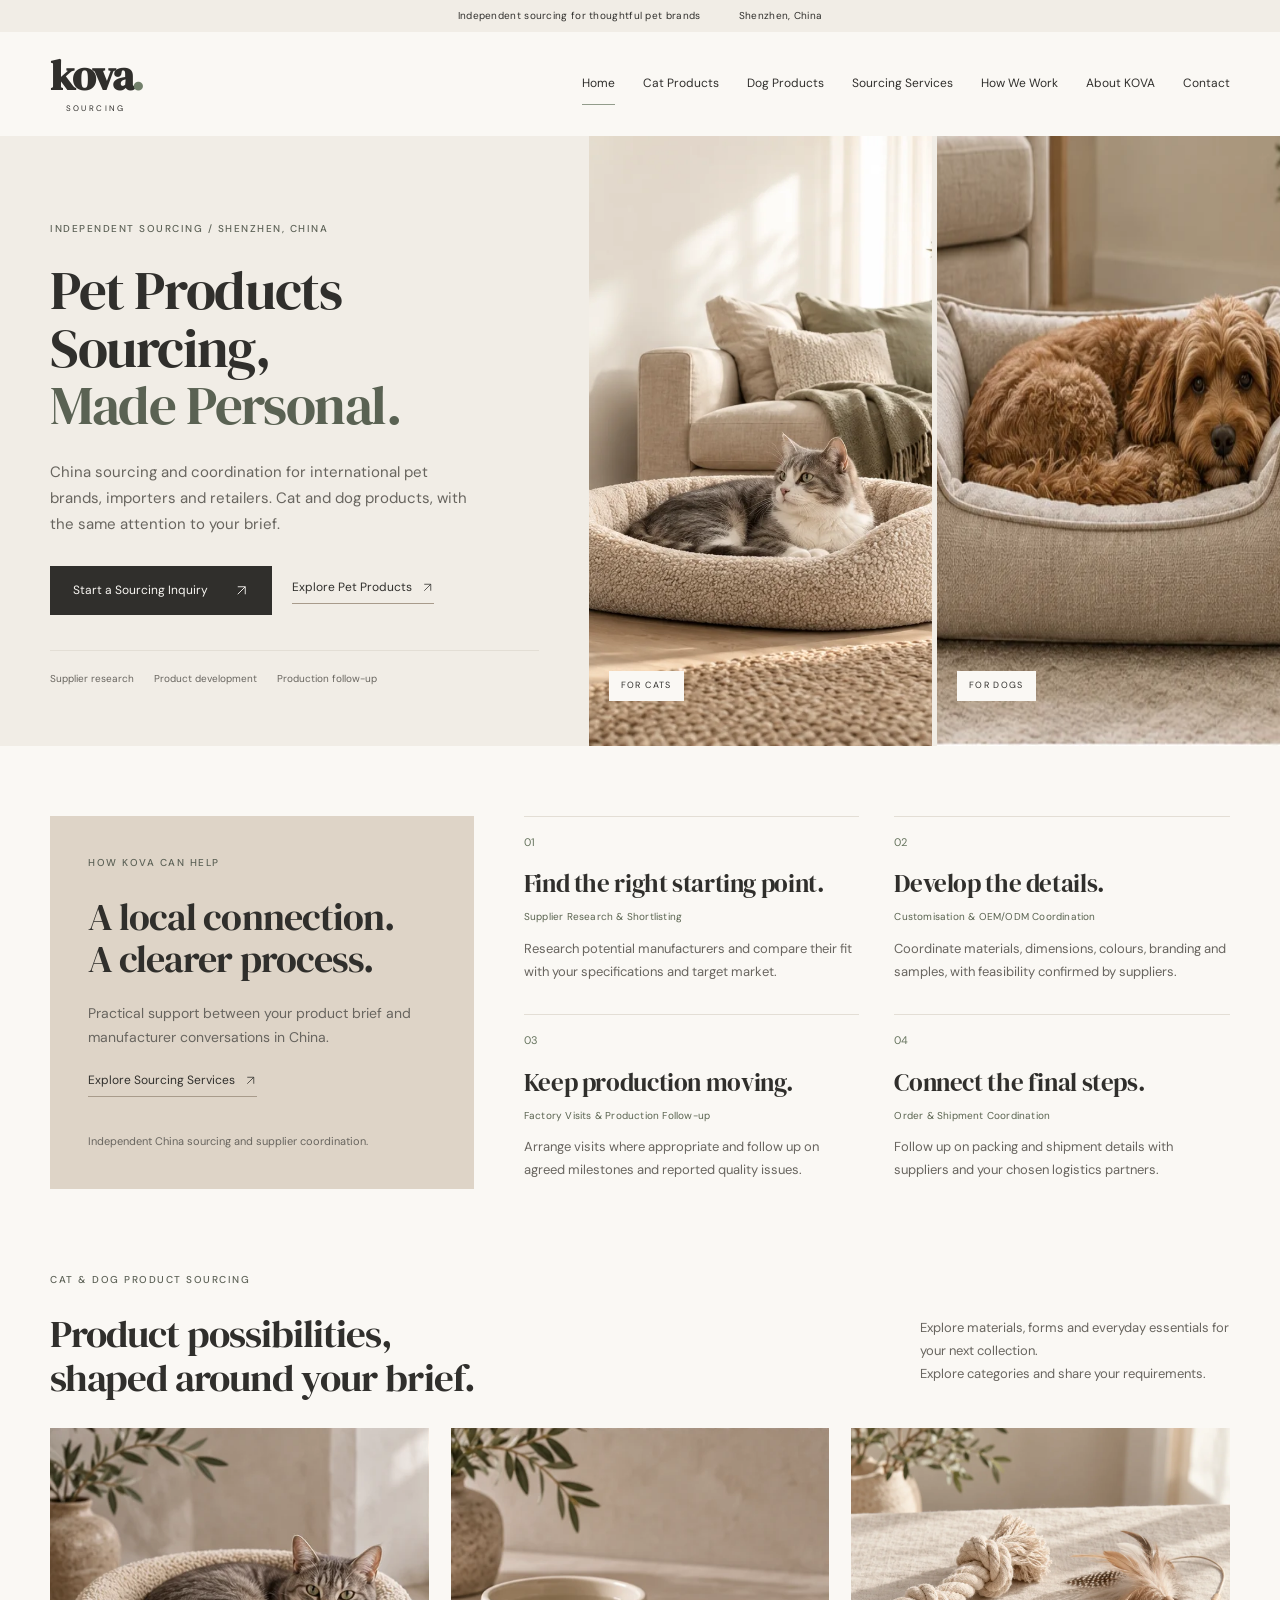
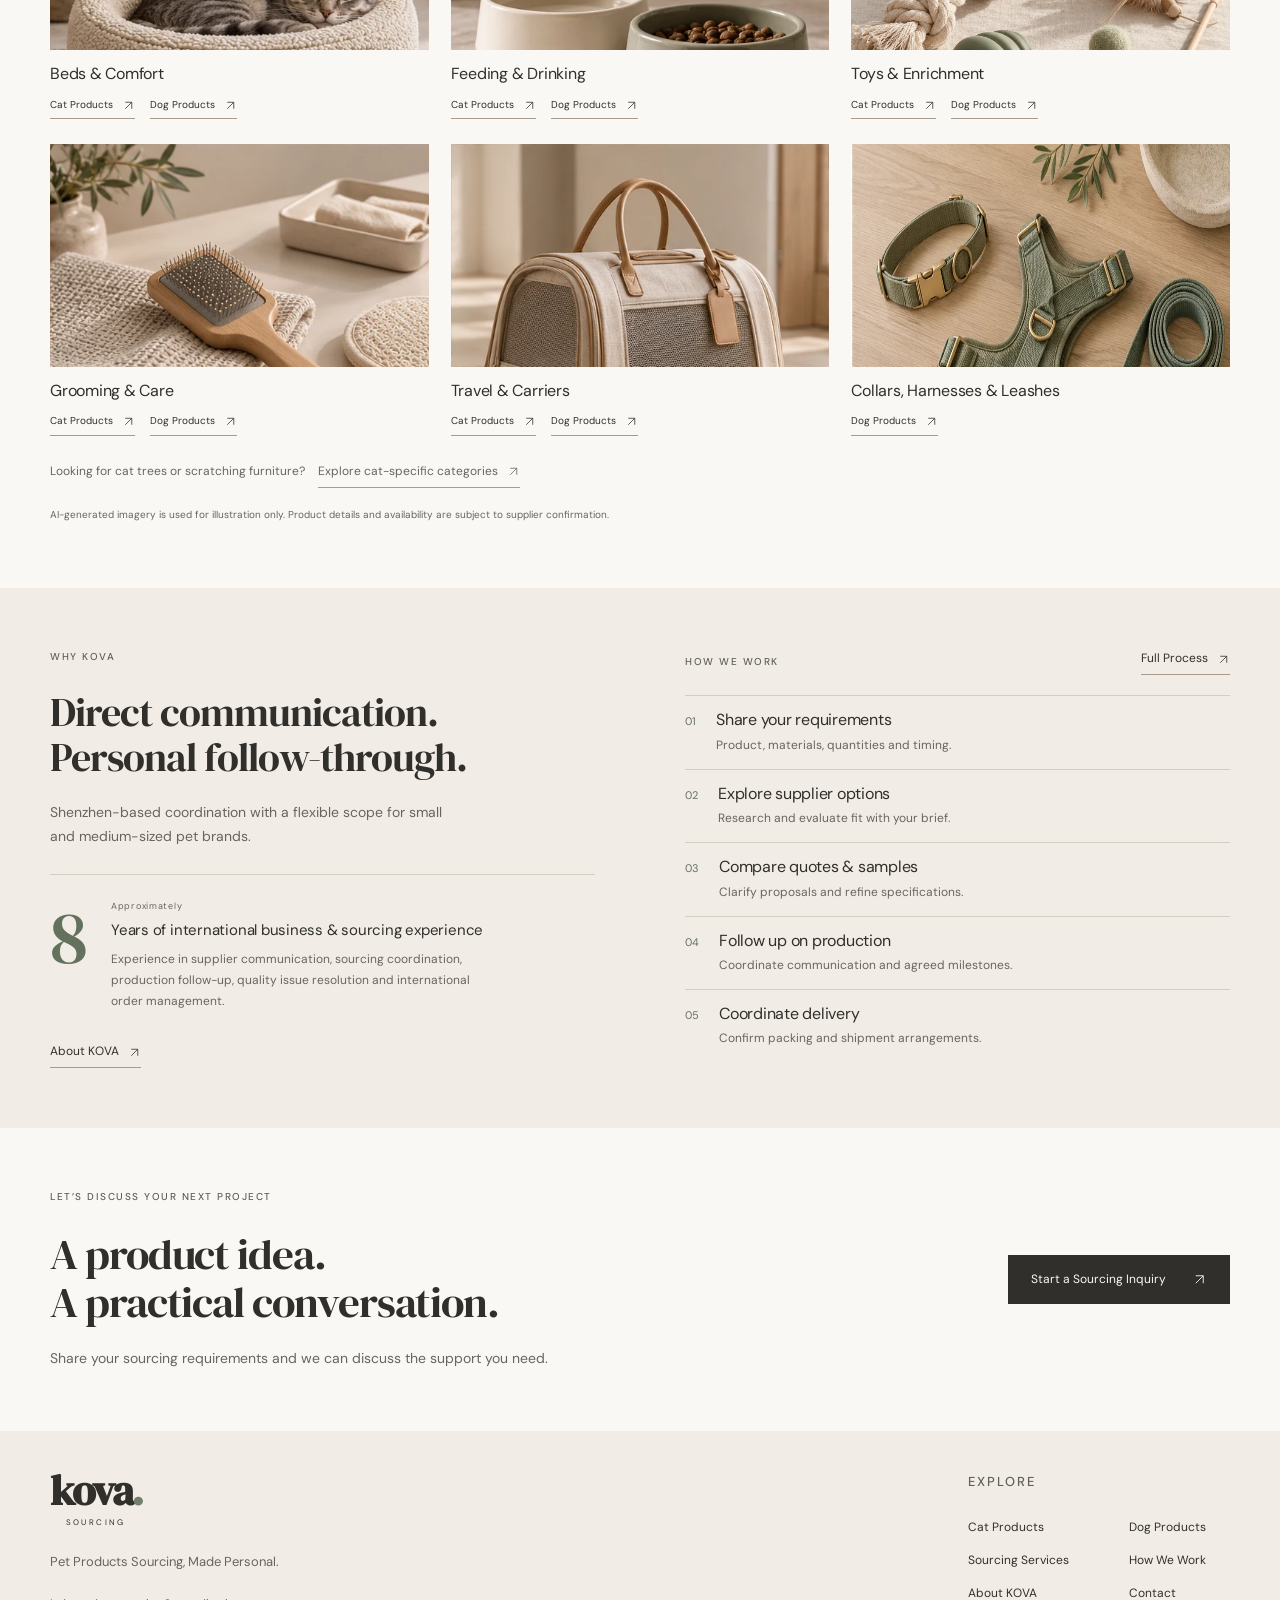
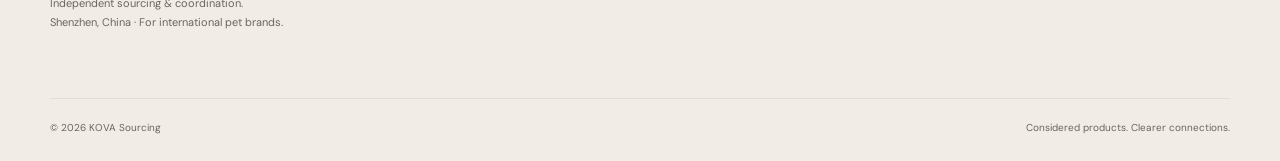
==== commit 1a1b4715: "Refine site-wide brand copy, image notices and contact spacing" ====
--- a/index.html
+++ b/index.html
@@ -43,12 +43,11 @@
 <div class="photo-tile dog-photo dog-panel-0" role="img" aria-label="AI-generated dog resting in an oatmeal bed"></div>
 <span>FOR DOGS</span>
 </div>
-<p class="art-disclosure">AI-generated lifestyle concepts for preview.</p>
 </div></section><section class="wrap consultancy-services"><div class="service-feature">
 <p class="eyebrow">HOW KOVA CAN HELP</p>
 <h2>A local connection.<br>A clearer process.</h2>
 <p>Practical support between your product brief and manufacturer conversations in China.</p>
-<a class="text-link" href="sourcing-services.html">Explore Sourcing Services <svg class="arrow-icon" aria-hidden="true" viewbox="0 0 20 20" fill="none"><path d="M5 15 15 5M5 5h10v10" stroke="currentColor" stroke-width="1.2"></path></svg></a><p class="feature-footnote">An independent coordination service.<br>Not a manufacturer or certification body.</p>
+<a class="text-link" href="sourcing-services.html">Explore Sourcing Services <svg class="arrow-icon" aria-hidden="true" viewbox="0 0 20 20" fill="none"><path d="M5 15 15 5M5 5h10v10" stroke="currentColor" stroke-width="1.2"></path></svg></a><p class="feature-footnote">Independent China sourcing and supplier coordination.</p>
 </div>
 <div class="service-matrix">
 <article><div class="service-number">01</div>
@@ -110,15 +109,16 @@
 </div></article>
 </div>
 <p class="home-category-note">Looking for cat trees or scratching furniture? <a class="text-link" href="cat-products.html">Explore cat-specific categories <svg class="arrow-icon" aria-hidden="true" viewbox="0 0 20 20" fill="none"><path d="M5 15 15 5M5 5h10v10" stroke="currentColor" stroke-width="1.2"></path></svg></a></p>
-<p class="asset-note">These are sourcing categories, not products available for direct purchase. Imagery is AI-generated for preview purposes and does not depict actual supplier products or verified manufacturing capabilities.</p></section><section class="working-band"><div class="wrap working-layout">
+<p class="asset-note">AI-generated imagery is used for illustration only. Product details and availability are subject to supplier confirmation.</p></section><section class="working-band"><div class="wrap working-layout">
 <div class="why-editorial">
 <p class="eyebrow">WHY KOVA</p>
 <h2>Direct communication.<br>Personal follow-through.</h2>
 <p>Shenzhen-based coordination with a flexible scope for small and medium-sized pet brands.</p>
 <div class="experience-note">
 <span class="experience-number">8</span><div>
-<h3>Years of professional sourcing experience</h3>
-<p>The founder’s background is in Chinese supplier coordination and international customers, primarily industrial equipment and export projects. Pet products are a new focus.</p>
+<p class="experience-qualifier">Approximately</p>
+<h3>Years of international business &amp; sourcing experience</h3>
+<p>Experience in supplier communication, sourcing coordination, production follow-up, quality issue resolution and international order management.</p>
 </div>
 </div>
 <a class="text-link" href="about.html">About KOVA <svg class="arrow-icon" aria-hidden="true" viewbox="0 0 20 20" fill="none"><path d="M5 15 15 5M5 5h10v10" stroke="currentColor" stroke-width="1.2"></path></svg></a>
--- a/assets/styles.css
+++ b/assets/styles.css
@@ -19,3 +19,45 @@
 @media(max-width:800px){.consultancy-home .editorial-hero{grid-template-columns:1fr;min-height:0}.consultancy-home .hero-editorial-copy{padding:40px 20px 30px}.consultancy-home .editorial-hero h1{font-size:48px}.consultancy-home .hero-editorial-art{height:340px}.consultancy-home .hero-pet .photo-tile{min-height:0;height:340px}.consultancy-home .hero-pet:nth-child(2){margin:0}.consultancy-home .hero-scope{margin-top:25px}.consultancy-home .consultancy-services{grid-template-columns:1fr;gap:30px;padding-block:45px}.consultancy-home .service-feature{display:block;padding:30px}.consultancy-home .service-feature .feature-footnote{padding-top:20px}.consultancy-home .product-editorial{padding-bottom:45px}.consultancy-home .product-editorial .category-grid{grid-template-columns:repeat(2,1fr);gap:25px 20px}.consultancy-home .product-editorial .category-image{aspect-ratio:1.35}.consultancy-home .product-editorial h2{font-size:33px}.consultancy-home .working-layout{grid-template-columns:1fr;gap:35px}.consultancy-home .working-band{padding-block:45px}.consultancy-home .why-editorial h2{font-size:34px}.consultancy-home .editorial-contact{align-items:start;flex-direction:column;padding-block:45px;gap:25px}.consultancy-home .editorial-contact h2{font-size:36px}.consultancy-home .editorial-hero .eyebrow{font-size:9px}}
 @media(max-width:480px){.consultancy-home .editorial-hero h1{font-size:42px}.consultancy-home .hero-editorial-art,.consultancy-home .hero-pet .photo-tile{height:270px}.consultancy-home .hero-pet>span{left:12px;bottom:40px;font-size:8px}.consultancy-home .service-matrix{grid-template-columns:1fr;gap:20px}.consultancy-home .service-matrix h3{font-size:23px}.consultancy-home .product-editorial .category-grid{gap:22px 14px}.consultancy-home .category-copy h3{font-size:14px}.consultancy-home .home-category-links{gap:8px}.consultancy-home .home-category-links a{font-size:9px}.consultancy-home .home-category-note a{display:block;width:max-content;margin:8px 0 0}.consultancy-home .hero-pet .dog-photo{background-size:auto 200%}.consultancy-home .experience-number{font-size:65px}.consultancy-home .experience-note{gap:18px}}
 .consultancy-home .hero-pet:nth-child(2){margin:0}.consultancy-home .hero-pet .dog-photo{position:absolute;left:50%;top:0;height:100%;width:auto;aspect-ratio:1;min-height:0;transform:translateX(-50%);background-size:200% 200%;background-position:0 0}.consultancy-home .editorial-hero .actions{align-items:center}
+/* Cat Products expansion: scoped to this page only. */
+.cat-sourcing-page .cat-intro{display:grid;grid-template-columns:1.15fr 1fr;gap:75px;padding-block:55px 32px;align-items:start}.cat-sourcing-page .cat-intro h1{font-size:clamp(38px,4vw,57px);margin:0}.cat-sourcing-page .cat-intro-copy{padding-top:6px}.cat-sourcing-page .cat-intro-copy .lead{font-size:17px;margin-bottom:15px}.cat-sourcing-page .cat-intro-copy>p:not(.lead){font-size:13px;margin-bottom:15px}.cat-sourcing-page .cat-position-note{border-left:2px solid var(--sage);padding-left:16px}.cat-sourcing-page .cat-page-nav{display:flex;gap:28px;flex-wrap:wrap;border-top:1px solid var(--line);border-bottom:1px solid var(--line);padding-block:16px;font-size:12px}.cat-sourcing-page .cat-page-nav a:hover{color:#64715d}.cat-sourcing-page .cat-catalog{padding-block:40px 50px}.cat-sourcing-page .cat-catalog .section-head{margin-bottom:28px;gap:35px}.cat-sourcing-page .cat-catalog h2{font-size:34px}.cat-sourcing-page .cat-catalog .category-grid{grid-template-columns:repeat(4,1fr);gap:35px 22px}.cat-sourcing-page .category-image{aspect-ratio:1.15}.cat-sourcing-page .category-image .photo-tile{height:auto;aspect-ratio:1}.cat-sourcing-page .category-copy{padding-top:17px}.cat-sourcing-page .category-copy h3{font-size:17px;min-height:24px;margin-bottom:10px}.cat-sourcing-page .category-copy>p{font-size:13px;line-height:1.65;margin-bottom:14px}.cat-sourcing-page .category-copy .cat-examples{font-size:12px;line-height:1.6;min-height:78px}.cat-sourcing-page .cat-examples>span{display:block;font-size:10px;letter-spacing:.05em;color:#59634f;margin-bottom:6px}.cat-sourcing-page .sourcing-details{margin-bottom:14px}.cat-sourcing-page .cat-new-photo{background-image:url('images/cat-expansion/concepts.webp');background-size:200% 200%}.cat-sourcing-page .cat-new-litter{background-position:0 0}.cat-sourcing-page .cat-new-collars{background-position:100% 0}.cat-sourcing-page .cat-new-materials{background-position:0 100%}.cat-sourcing-page .cat-new-packaging{background-position:100% 100%}.cat-sourcing-page .asset-note{font-size:11px;margin-top:25px}.cat-sourcing-page .cat-range-link{border-top:1px solid var(--line);padding-top:18px;margin:22px 0 0;font-size:12px}.cat-sourcing-page .cat-range-link a{margin-left:12px}.cat-sourcing-page .cat-customisation-band{background:var(--ivory);padding-block:50px}.cat-sourcing-page .cat-customisation-layout{display:grid;grid-template-columns:.85fr 1.25fr;gap:65px;align-items:center}.cat-sourcing-page .cat-customisation-art{display:grid;grid-template-columns:1fr 1fr;gap:12px;align-self:center}.cat-sourcing-page .cat-customisation-art>.photo-tile{aspect-ratio:1;height:auto}.cat-sourcing-page .cat-customisation-art>.photo-tile:first-child{grid-column:1/-1}.cat-sourcing-page .cat-customisation-art>.photo-tile:nth-child(2){grid-column:2}.cat-sourcing-page .cat-customisation-art>p{grid-row:2;grid-column:1;font-size:11px;align-self:end;margin:0;padding:10px 0}.cat-sourcing-page .cat-customisation-layout h2{font-size:39px;margin-bottom:18px}.cat-sourcing-page .cat-customisation-lead{font-size:14px}.cat-sourcing-page .cat-options{display:grid;grid-template-columns:1fr 1fr;gap:20px 28px;margin-top:24px}.cat-sourcing-page .cat-options article{border-top:1px solid #d6cebf;padding-top:14px}.cat-sourcing-page .cat-options article:last-child{grid-column:1/-1}.cat-sourcing-page .cat-options h3{font-size:16px;margin-bottom:7px}.cat-sourcing-page .cat-options p{font-size:12px;margin:0;line-height:1.65}.cat-sourcing-page .cat-support-layout{display:grid;grid-template-columns:.85fr 1.25fr;gap:65px;padding-block:55px}.cat-sourcing-page .cat-support-layout h2{font-size:39px}.cat-sourcing-page .cat-support-layout>div>p:not(.eyebrow){font-size:14px;max-width:370px}.cat-sourcing-page .cat-support-list{list-style:none;margin:0;padding:0}.cat-sourcing-page .cat-support-list li{display:flex;gap:22px;border-top:1px solid var(--line);padding:15px 0}.cat-sourcing-page .cat-support-list li>span{font-size:11px;color:#64715d;padding-top:3px}.cat-sourcing-page .cat-support-list h3{font-size:16px;margin-bottom:6px}.cat-sourcing-page .cat-support-list p{font-size:12px;line-height:1.65;margin:0}.cat-sourcing-page .cat-closing{padding-block:50px}.cat-sourcing-page .cat-closing h2{font-size:39px}.cat-sourcing-page .cat-closing p:not(.eyebrow){max-width:680px;margin-inline:auto}
+@media(max-width:1100px){.cat-sourcing-page .cat-intro{gap:40px}.cat-sourcing-page .cat-catalog .category-grid{gap:30px 18px}.cat-sourcing-page .category-copy h3{font-size:15px;min-height:42px}.cat-sourcing-page .cat-customisation-layout,.cat-sourcing-page .cat-support-layout{gap:40px}.cat-sourcing-page .cat-customisation-layout h2,.cat-sourcing-page .cat-support-layout h2{font-size:35px}}
+@media(max-width:800px){.cat-sourcing-page .cat-intro{grid-template-columns:1fr;gap:20px;padding-block:35px 25px}.cat-sourcing-page .cat-intro h1{font-size:43px}.cat-sourcing-page .cat-intro-copy{max-width:650px}.cat-sourcing-page .cat-page-nav{gap:12px 22px;font-size:11px}.cat-sourcing-page .cat-catalog{padding-block:30px 40px}.cat-sourcing-page .cat-catalog .category-grid{grid-template-columns:repeat(2,1fr);gap:30px 20px}.cat-sourcing-page .category-copy h3{font-size:17px;min-height:0}.cat-sourcing-page .category-copy .cat-examples{min-height:0}.cat-sourcing-page .cat-customisation-layout{grid-template-columns:1fr;gap:25px}.cat-sourcing-page .cat-customisation-art{grid-template-columns:1fr 1fr;max-width:600px}.cat-sourcing-page .cat-customisation-art>.photo-tile:first-child{grid-column:1}.cat-sourcing-page .cat-customisation-art>.photo-tile:nth-child(2){grid-column:2}.cat-sourcing-page .cat-customisation-art>p{grid-row:2;grid-column:1/-1;padding:0}.cat-sourcing-page .cat-customisation-band{padding-block:35px}.cat-sourcing-page .cat-support-layout{grid-template-columns:1fr;gap:25px;padding-block:40px}.cat-sourcing-page .cat-closing h2{font-size:34px}}
+@media(max-width:480px){.cat-sourcing-page .cat-intro h1{font-size:37px}.cat-sourcing-page .cat-catalog h2{font-size:30px}.cat-sourcing-page .cat-catalog .category-grid{grid-template-columns:1fr;gap:32px}.cat-sourcing-page .category-image{aspect-ratio:1.25}.cat-sourcing-page .category-copy h3{font-size:19px}.cat-sourcing-page .category-copy .cat-examples{font-size:13px}.cat-sourcing-page .cat-options{grid-template-columns:1fr;gap:18px}.cat-sourcing-page .cat-options article:last-child{grid-column:auto}.cat-sourcing-page .cat-customisation-layout h2,.cat-sourcing-page .cat-support-layout h2{font-size:32px}.cat-sourcing-page .cat-range-link a{display:block;width:max-content;margin:8px 0 0}.cat-sourcing-page .cat-closing h2{font-size:30px}}
+/* Native, keyboard-accessible Cat Products card accordions. */
+.cat-sourcing-page .cat-card-options{margin:0 0 14px;padding:0;border-top:1px solid var(--line)}.cat-sourcing-page .cat-card-options summary{display:flex;align-items:center;justify-content:space-between;gap:12px;min-height:44px;padding:10px 0;list-style:none;font-size:12px;line-height:1.5;cursor:pointer}.cat-sourcing-page .cat-card-options summary::-webkit-details-marker{display:none}.cat-sourcing-page .cat-card-options summary::marker{content:''}.cat-sourcing-page .cat-card-options summary:focus-visible{outline:2px solid var(--sage);outline-offset:3px}.cat-sourcing-page .options-indicator{position:relative;width:14px;height:14px;flex-shrink:0}.cat-sourcing-page .options-indicator::before,.cat-sourcing-page .options-indicator::after{content:'';position:absolute;background:currentColor;left:2px;top:6px;width:10px;height:1px}.cat-sourcing-page .options-indicator::after{transform:rotate(90deg)}.cat-sourcing-page .cat-card-options[open] .options-indicator::after{display:none}.cat-sourcing-page .cat-card-options dl{margin:0;padding:0 0 12px}.cat-sourcing-page .cat-card-options dt{font-size:11px;font-weight:600;margin-top:10px}.cat-sourcing-page .cat-card-options dt:first-child{margin-top:0}.cat-sourcing-page .cat-card-options dd{font-size:12px;line-height:1.65;margin:4px 0 0;color:var(--muted)}
+
+/* Dog Products expansion: scoped to this page only. */
+.dog-sourcing-page .dog-intro{display:grid;grid-template-columns:1.15fr 1fr;gap:75px;padding-block:55px 32px;align-items:start}.dog-sourcing-page .dog-intro h1{font-size:clamp(38px,4vw,57px);margin:0}.dog-sourcing-page .dog-intro-copy{padding-top:6px}.dog-sourcing-page .dog-intro-copy .lead{font-size:17px;margin-bottom:15px}.dog-sourcing-page .dog-intro-copy>p:not(.lead){font-size:13px;margin-bottom:15px}.dog-sourcing-page .dog-position-note{border-left:2px solid var(--sage);padding-left:16px}.dog-sourcing-page .dog-page-nav{display:flex;gap:28px;flex-wrap:wrap;border-top:1px solid var(--line);border-bottom:1px solid var(--line);padding-block:16px;font-size:12px}.dog-sourcing-page .dog-page-nav a:hover{color:#64715d}.dog-sourcing-page .dog-catalog{padding-block:40px 50px}.dog-sourcing-page .dog-catalog .section-head{margin-bottom:28px;gap:35px}.dog-sourcing-page .dog-catalog h2{font-size:34px}.dog-sourcing-page .dog-catalog .category-grid{grid-template-columns:repeat(4,1fr);gap:35px 22px}.dog-sourcing-page .category-image{aspect-ratio:1.15}.dog-sourcing-page .category-image .photo-tile{height:auto;aspect-ratio:1}.dog-sourcing-page .category-copy{padding-top:17px}.dog-sourcing-page .category-copy h3{font-size:17px;min-height:24px;margin-bottom:10px}.dog-sourcing-page .category-copy>p{font-size:13px;line-height:1.65;margin-bottom:14px}.dog-sourcing-page .category-copy .dog-examples{font-size:12px;line-height:1.6;min-height:78px}.dog-sourcing-page .dog-examples>span{display:block;font-size:10px;letter-spacing:.05em;color:#59634f;margin-bottom:6px}.dog-sourcing-page .sourcing-details{margin-bottom:14px}.dog-sourcing-page .dog-new-photo{background-image:url('images/dog-expansion/categories-a.webp');background-size:200% 200%}.dog-sourcing-page .dog-new-litter{background-position:0 0}.dog-sourcing-page .dog-new-collars{background-position:100% 0}.dog-sourcing-page .dog-new-materials{background-position:0 100%}.dog-sourcing-page .dog-new-packaging{background-position:100% 100%}.dog-sourcing-page .asset-note{font-size:11px;margin-top:25px}.dog-sourcing-page .dog-range-link{border-top:1px solid var(--line);padding-top:18px;margin:22px 0 0;font-size:12px}.dog-sourcing-page .dog-range-link a{margin-left:12px}.dog-sourcing-page .dog-customisation-band{background:var(--ivory);padding-block:50px}.dog-sourcing-page .dog-customisation-layout{display:grid;grid-template-columns:.85fr 1.25fr;gap:65px;align-items:center}.dog-sourcing-page .dog-customisation-art{display:grid;grid-template-columns:1fr 1fr;gap:12px;align-self:center}.dog-sourcing-page .dog-customisation-art>.photo-tile{aspect-ratio:1;height:auto}.dog-sourcing-page .dog-customisation-art>.photo-tile:first-child{grid-column:1/-1}.dog-sourcing-page .dog-customisation-art>.photo-tile:nth-child(2){grid-column:2}.dog-sourcing-page .dog-customisation-art>p{grid-row:2;grid-column:1;font-size:11px;align-self:end;margin:0;padding:10px 0}.dog-sourcing-page .dog-customisation-layout h2{font-size:39px;margin-bottom:18px}.dog-sourcing-page .dog-customisation-lead{font-size:14px}.dog-sourcing-page .dog-options{display:grid;grid-template-columns:1fr 1fr;gap:20px 28px;margin-top:24px}.dog-sourcing-page .dog-options article{border-top:1px solid #d6cebf;padding-top:14px}.dog-sourcing-page .dog-options article:last-child{grid-column:1/-1}.dog-sourcing-page .dog-options h3{font-size:16px;margin-bottom:7px}.dog-sourcing-page .dog-options p{font-size:12px;margin:0;line-height:1.65}.dog-sourcing-page .dog-support-layout{display:grid;grid-template-columns:.85fr 1.25fr;gap:65px;padding-block:55px}.dog-sourcing-page .dog-support-layout h2{font-size:39px}.dog-sourcing-page .dog-support-layout>div>p:not(.eyebrow){font-size:14px;max-width:370px}.dog-sourcing-page .dog-support-list{list-style:none;margin:0;padding:0}.dog-sourcing-page .dog-support-list li{display:flex;gap:22px;border-top:1px solid var(--line);padding:15px 0}.dog-sourcing-page .dog-support-list li>span{font-size:11px;color:#64715d;padding-top:3px}.dog-sourcing-page .dog-support-list h3{font-size:16px;margin-bottom:6px}.dog-sourcing-page .dog-support-list p{font-size:12px;line-height:1.65;margin:0}.dog-sourcing-page .dog-closing{padding-block:50px}.dog-sourcing-page .dog-closing h2{font-size:39px}.dog-sourcing-page .dog-closing p:not(.eyebrow){max-width:680px;margin-inline:auto}
+@media(max-width:1100px){.dog-sourcing-page .dog-intro{gap:40px}.dog-sourcing-page .dog-catalog .category-grid{gap:30px 18px}.dog-sourcing-page .category-copy h3{font-size:15px;min-height:42px}.dog-sourcing-page .dog-customisation-layout,.dog-sourcing-page .dog-support-layout{gap:40px}.dog-sourcing-page .dog-customisation-layout h2,.dog-sourcing-page .dog-support-layout h2{font-size:35px}}
+@media(max-width:800px){.dog-sourcing-page .dog-intro{grid-template-columns:1fr;gap:20px;padding-block:35px 25px}.dog-sourcing-page .dog-intro h1{font-size:43px}.dog-sourcing-page .dog-intro-copy{max-width:650px}.dog-sourcing-page .dog-page-nav{gap:12px 22px;font-size:11px}.dog-sourcing-page .dog-catalog{padding-block:30px 40px}.dog-sourcing-page .dog-catalog .category-grid{grid-template-columns:repeat(2,1fr);gap:30px 20px}.dog-sourcing-page .category-copy h3{font-size:17px;min-height:0}.dog-sourcing-page .category-copy .dog-examples{min-height:0}.dog-sourcing-page .dog-customisation-layout{grid-template-columns:1fr;gap:25px}.dog-sourcing-page .dog-customisation-art{grid-template-columns:1fr 1fr;max-width:600px}.dog-sourcing-page .dog-customisation-art>.photo-tile:first-child{grid-column:1}.dog-sourcing-page .dog-customisation-art>.photo-tile:nth-child(2){grid-column:2}.dog-sourcing-page .dog-customisation-art>p{grid-row:2;grid-column:1/-1;padding:0}.dog-sourcing-page .dog-customisation-band{padding-block:35px}.dog-sourcing-page .dog-support-layout{grid-template-columns:1fr;gap:25px;padding-block:40px}.dog-sourcing-page .dog-closing h2{font-size:34px}}
+@media(max-width:480px){.dog-sourcing-page .dog-intro h1{font-size:37px}.dog-sourcing-page .dog-catalog h2{font-size:30px}.dog-sourcing-page .dog-catalog .category-grid{grid-template-columns:1fr;gap:32px}.dog-sourcing-page .category-image{aspect-ratio:1.25}.dog-sourcing-page .category-copy h3{font-size:19px}.dog-sourcing-page .category-copy .dog-examples{font-size:13px}.dog-sourcing-page .dog-options{grid-template-columns:1fr;gap:18px}.dog-sourcing-page .dog-options article:last-child{grid-column:auto}.dog-sourcing-page .dog-customisation-layout h2,.dog-sourcing-page .dog-support-layout h2{font-size:32px}.dog-sourcing-page .dog-range-link a{display:block;width:max-content;margin:8px 0 0}.dog-sourcing-page .dog-closing h2{font-size:30px}}
+/* Native, keyboard-accessible Dog Products card accordions. */
+.dog-sourcing-page .dog-card-options{margin:0 0 14px;padding:0;border-top:1px solid var(--line)}.dog-sourcing-page .dog-card-options summary{display:flex;align-items:center;justify-content:space-between;gap:12px;min-height:44px;padding:10px 0;list-style:none;font-size:12px;line-height:1.5;cursor:pointer}.dog-sourcing-page .dog-card-options summary::-webkit-details-marker{display:none}.dog-sourcing-page .dog-card-options summary::marker{content:''}.dog-sourcing-page .dog-card-options summary:focus-visible{outline:2px solid var(--sage);outline-offset:3px}.dog-sourcing-page .options-indicator{position:relative;width:14px;height:14px;flex-shrink:0}.dog-sourcing-page .options-indicator::before,.dog-sourcing-page .options-indicator::after{content:'';position:absolute;background:currentColor;left:2px;top:6px;width:10px;height:1px}.dog-sourcing-page .options-indicator::after{transform:rotate(90deg)}.dog-sourcing-page .dog-card-options[open] .options-indicator::after{display:none}.dog-sourcing-page .dog-card-options dl{margin:0;padding:0 0 12px}.dog-sourcing-page .dog-card-options dt{font-size:11px;font-weight:600;margin-top:10px}.dog-sourcing-page .dog-card-options dt:first-child{margin-top:0}.dog-sourcing-page .dog-card-options dd{font-size:12px;line-height:1.65;margin:4px 0 0;color:var(--muted)}
+
+/* Distinct dog review assets; no cat imagery is used on the Dog Products page. */
+.dog-sourcing-page .dog-category-photo{background-image:url('images/dog-expansion/categories-a.webp');background-size:200% 200%}.dog-sourcing-page .dog-panel-a0{background-position:0 0}.dog-sourcing-page .dog-panel-a1{background-position:100% 0}.dog-sourcing-page .dog-panel-a2{background-position:0 100%}.dog-sourcing-page .dog-panel-a3{background-position:100% 100%}.dog-sourcing-page .dog-panel-b0,.dog-sourcing-page .dog-panel-b1,.dog-sourcing-page .dog-panel-b2,.dog-sourcing-page .dog-panel-b3{background-image:url('images/dog-expansion/categories-b.webp')}.dog-sourcing-page .dog-panel-b0{background-position:0 0}.dog-sourcing-page .dog-panel-b1{background-position:100% 0}.dog-sourcing-page .dog-panel-b2{background-position:0 100%}.dog-sourcing-page .dog-panel-b3{background-position:100% 100%}.dog-sourcing-page .dog-customisation-art{display:block}.dog-sourcing-page .dog-customisation-art>.dog-materials-photo{aspect-ratio:1.05;background-image:url('images/dog-expansion/customisation.webp');background-size:cover;background-position:center}.dog-sourcing-page .dog-customisation-art>p{margin:12px 0 0;font-size:11px}.dog-sourcing-page .dog-options h3{min-height:0}
+/* Sourcing Services editorial layout; other pages remain unchanged. */
+.services-page .sourcing-hero{display:grid;grid-template-columns:1fr 1fr;gap:65px;align-items:center;padding-block:50px 35px}.services-page .sourcing-hero h1{font-size:clamp(40px,4vw,58px);margin-bottom:22px}.services-page .sourcing-hero .lead{font-size:17px}.services-page .sourcing-hero p:not(.eyebrow):not(.lead){font-size:14px;max-width:500px}.services-page .sourcing-hero .button{margin-top:8px}.services-page .sourcing-hero figure{margin:0}.services-page .sourcing-hero img{display:block;width:100%;height:auto;aspect-ratio:1.15;object-fit:cover}.services-page .sourcing-hero figcaption{font-size:10px;color:var(--muted);margin-top:10px}.services-page .service-overview{display:flex;align-items:center;justify-content:space-between;gap:20px;padding-block:20px;border-top:1px solid var(--line);border-bottom:1px solid var(--line);font-size:12px}.services-page .service-overview>.eyebrow{margin:0;font-size:9px}.services-page .service-overview a{display:flex;gap:15px;align-items:center}.services-page .service-overview a>span{font-size:10px;color:#64715d}.services-page .service-overview a:hover{color:#64715d}.services-page .service-research{display:grid;grid-template-columns:.9fr 1.2fr;gap:90px;padding-block:55px}.services-page h2{font-size:38px}.services-page .service-stage>p:not(.eyebrow){font-size:14px;max-width:350px}.services-page .research-details{display:grid;grid-template-columns:1fr 1fr;gap:30px}.services-page .service-detail{border-top:1px solid var(--line);padding-top:18px}.services-page .service-index{display:block;font-size:11px;color:#64715d;margin-bottom:14px}.services-page .service-detail h3{font-size:20px;line-height:1.4;margin-bottom:12px}.services-page .service-detail p{font-size:13px;line-height:1.75;margin:0}.services-page .service-development{background:var(--ivory);padding-block:45px}.services-page .service-development .section-head{margin-bottom:25px}.services-page .development-details{display:grid;grid-template-columns:1fr 1fr;gap:55px}.services-page .development-details .service-detail{display:grid;grid-template-columns:30px 1fr;gap:0 16px}.services-page .development-details .service-index{grid-row:span 2;margin:4px 0 0}.services-page .development-note{font-size:11px;border-top:1px solid var(--line);padding-top:18px;margin:24px 0 0}.services-page .service-coordination{padding-block:55px}.services-page .service-coordination .section-head{margin-bottom:28px}.services-page .coordination-details{display:grid;grid-template-columns:1fr 1.2fr;gap:55px}.services-page .production-feature{background:var(--oat);padding:30px}.services-page .production-feature .service-detail{border:0;padding:0}.services-page .production-feature h3{font-family:'DM Serif Display',Georgia,serif;font-size:29px}.services-page .coordination-followup{display:grid;grid-template-columns:1fr 1fr;gap:30px}.services-page .service-why-band{background:var(--ivory);padding-block:50px}.services-page .service-why{display:grid;grid-template-columns:1fr 1.1fr;gap:80px}.services-page .service-why>div>p:not(.eyebrow){font-size:14px}.services-page .experience-kicker{font-size:9px!important;letter-spacing:.14em;margin-bottom:5px;color:#64715d}.services-page .experience-heading{display:flex;align-items:center;gap:24px;margin-bottom:16px}.services-page .experience-heading>span{font-family:'DM Serif Display',Georgia,serif;font-size:88px;line-height:1;color:#64715d}.services-page .experience-heading h3{font-size:18px;margin:0}.services-page .service-experience>p{font-size:13px!important}.services-page .service-experience .experience-context{font-size:11px!important;border-top:1px solid #d5cdbf;padding-top:15px;margin-bottom:0}.services-page .service-expectations{display:grid;grid-template-columns:1fr 1.1fr;gap:25px 80px;padding-block:50px}.services-page .service-expectations>div>p:not(.eyebrow){font-size:14px;max-width:420px}.services-page .deliverables{list-style:none;padding:0;margin:0}.services-page .deliverables li{border-top:1px solid var(--line);padding:12px 0}.services-page .deliverables h3{font-size:15px;margin-bottom:4px}.services-page .deliverables p{font-size:12px;margin:0}.services-page .service-scope{grid-column:1/-1;border-top:1px solid var(--line);padding-top:22px;display:grid;grid-template-columns:1fr 2fr;gap:40px}.services-page .service-scope h3{font-size:15px;margin:0}.services-page .service-scope p{font-size:11px;line-height:1.75;margin:0}.services-page .service-closing{padding-block:50px}.services-page .service-closing h2{font-size:40px}.services-page .service-closing p:not(.eyebrow){max-width:690px;margin-inline:auto;font-size:14px}
+@media(max-width:1100px){.services-page .sourcing-hero{gap:35px}.services-page .service-research,.services-page .service-why,.services-page .service-expectations{gap:35px}.services-page .coordination-details{gap:30px}.services-page .coordination-followup{gap:22px}.services-page h2{font-size:34px}.services-page .service-overview{flex-wrap:wrap}.services-page .service-overview>.eyebrow{width:100%}.services-page .service-detail h3{font-size:18px}}
+@media(max-width:800px){.services-page .sourcing-hero{grid-template-columns:1fr;gap:25px;padding-block:35px 25px}.services-page .sourcing-hero h1{font-size:44px}.services-page .sourcing-hero figure{max-width:620px}.services-page .sourcing-hero img{aspect-ratio:1.5}.services-page .service-overview{justify-content:start;gap:14px 25px}.services-page .service-research,.services-page .coordination-details,.services-page .service-why,.services-page .service-expectations{grid-template-columns:1fr;gap:25px}.services-page .service-research,.services-page .service-coordination{padding-block:40px}.services-page .service-development,.services-page .service-why-band,.services-page .service-expectations{padding-block:35px}.services-page .development-details{gap:28px}.services-page .service-scope{grid-template-columns:1fr;gap:12px}.services-page h2{font-size:32px}.services-page .service-closing h2{font-size:34px}}
+@media(max-width:480px){.services-page .sourcing-hero h1{font-size:38px}.services-page .research-details,.services-page .development-details,.services-page .coordination-followup{grid-template-columns:1fr;gap:22px}.services-page .service-overview{align-items:start;flex-direction:column;gap:14px}.services-page .production-feature{padding:25px}.services-page .experience-heading>span{font-size:75px}.services-page .experience-heading h3{font-size:16px}.services-page .service-closing h2{font-size:31px}}
+
+/* Small spacing refinements for Sourcing Services only. */
+.services-page .service-research,.services-page .service-coordination{padding-block:45px}.services-page .service-development{padding-block:38px}.services-page .service-why-band,.services-page .service-expectations,.services-page .service-closing{padding-block:42px}.services-page .service-detail{padding-top:15px}.services-page .service-index{margin-bottom:11px}.services-page .service-development .section-head{margin-bottom:22px}.services-page .development-note{margin-top:20px;padding-top:15px}
+@media(max-width:800px){.services-page .service-research,.services-page .service-coordination{padding-block:35px}.services-page .service-development,.services-page .service-why-band,.services-page .service-expectations{padding-block:30px}.services-page .service-closing{padding-block:35px}}
+/* How We Work: page-scoped editorial process layout. */
+.work-page .work-hero{display:grid;grid-template-columns:1.1fr 1fr;gap:70px;align-items:center;padding-block:50px 38px}.work-page .work-hero h1{font-size:clamp(39px,4vw,58px);margin-bottom:22px}.work-page .work-hero .lead{font-size:17px}.work-page .work-hero p:not(.eyebrow):not(.lead){font-size:14px;max-width:500px}.work-page .work-hero figure{margin:0}.work-page .work-hero img{display:block;width:100%;height:auto;aspect-ratio:1.3;object-fit:cover}.work-page .work-hero figcaption{font-size:10px;color:var(--muted);margin-top:10px}.work-page .work-process{padding-block:28px 50px}.work-page .work-process .section-head{margin-bottom:28px}.work-page h2{font-size:37px}.work-page .work-timeline{margin:0;padding:0;list-style:none}.work-page .work-timeline li{display:grid;grid-template-columns:65px .9fr 1.25fr;gap:30px;align-items:start;border-top:1px solid var(--line);padding:25px 0}.work-page .work-step-number{font-family:'DM Serif Display',Georgia,serif;font-size:32px;line-height:1.1;color:#64715d}.work-page .work-timeline h3{font-size:21px;line-height:1.4;margin:0;max-width:340px}.work-page .work-timeline p{font-size:13px;margin-bottom:13px}.work-page .work-timeline .work-outcome{font-size:12px;margin:0;border-left:2px solid var(--sage);padding-left:14px}.work-page .work-outcome>span{display:block;font-size:9px;letter-spacing:.08em;color:#59634f;margin-bottom:4px}.work-page .work-updates-band{background:var(--ivory);padding-block:45px}.work-page .work-updates{display:grid;grid-template-columns:.9fr 1.2fr;gap:75px}.work-page .work-updates>div>p:not(.eyebrow){font-size:14px;max-width:400px}.work-page .work-updates ul{list-style:none;display:grid;grid-template-columns:1fr 1fr;gap:20px 28px;padding:0;margin:0}.work-page .work-updates li{border-top:1px solid #d6cebf;padding-top:14px}.work-page .work-updates li:last-child{grid-column:1/-1}.work-page .work-updates h3{font-size:15px;margin-bottom:7px}.work-page .work-updates li p{font-size:12px;margin:0}.work-page .work-flexible{display:grid;grid-template-columns:.9fr 1.2fr;gap:75px;padding-block:50px}.work-page .work-flexible p:not(.eyebrow){font-size:14px}.work-page .work-closing{padding-block:45px}.work-page .work-closing h2{font-size:39px}.work-page .work-closing p:not(.eyebrow){max-width:700px;margin-inline:auto}
+@media(max-width:1100px){.work-page .work-hero{gap:40px}.work-page .work-timeline li{grid-template-columns:45px .85fr 1.1fr;gap:22px}.work-page .work-updates,.work-page .work-flexible{gap:40px}.work-page h2{font-size:33px}.work-page .work-timeline h3{font-size:19px}}
+@media(max-width:800px){.work-page .work-hero{grid-template-columns:1fr;gap:25px;padding-block:35px 25px}.work-page .work-hero h1{font-size:43px}.work-page .work-hero figure{max-width:650px}.work-page .work-hero img{aspect-ratio:1.6}.work-page .work-process{padding-block:25px 35px}.work-page .work-timeline li{grid-template-columns:40px 1fr;gap:10px 18px;padding-block:22px}.work-page .work-step-number{grid-row:span 2;font-size:28px}.work-page .work-timeline li>div{grid-column:2}.work-page .work-timeline h3{font-size:20px;max-width:none}.work-page .work-updates,.work-page .work-flexible{grid-template-columns:1fr;gap:24px}.work-page .work-updates-band{padding-block:35px}.work-page .work-flexible{padding-block:35px}.work-page .work-closing h2{font-size:34px}}
+@media(max-width:480px){.work-page .work-hero h1{font-size:37px}.work-page h2{font-size:30px}.work-page .work-timeline li{grid-template-columns:33px 1fr;gap:10px 14px}.work-page .work-timeline h3{font-size:18px}.work-page .work-updates ul{grid-template-columns:1fr;gap:17px}.work-page .work-updates li:last-child{grid-column:auto}.work-page .work-closing h2{font-size:30px}}
+/* About KOVA: brand-led editorial page, isolated from other pages. */
+.about-kova-page .about-introduction{padding-block:45px 30px}.about-kova-page .about-introduction h1{font-size:clamp(39px,4vw,58px);margin-bottom:20px}.about-kova-page .about-introduction .lead{font-size:17px;max-width:690px;margin:0}.about-kova-page .about-identity{display:grid;grid-template-columns:1fr 1.1fr;gap:70px;align-items:center;padding-block:12px 50px}.about-kova-page .about-identity figure{margin:0}.about-kova-page .about-identity img{display:block;width:100%;height:auto;aspect-ratio:1.1;object-fit:cover}.about-kova-page .about-identity figcaption{font-size:10px;color:var(--muted);margin-top:10px}.about-kova-page h2{font-size:37px}.about-kova-page .about-identity p:not(.eyebrow){font-size:14px;margin-bottom:16px}.about-kova-page .identity-scope{border-left:2px solid var(--sage);padding-left:15px;font-size:12px!important}.about-kova-page .about-background-band{background:var(--ivory);padding-block:45px}.about-kova-page .about-background{display:grid;grid-template-columns:1.1fr 1fr;gap:80px;align-items:start}.about-kova-page .about-background>div>p:not(.eyebrow){font-size:14px}.about-kova-page .about-background .background-context{font-size:12px!important;border-top:1px solid #d6cebf;padding-top:17px;margin-bottom:0}.about-kova-page .experience-caption{display:flex;align-items:center;gap:14px;font-size:9px;letter-spacing:.1em;color:#59634f;margin:0 0 18px}.about-kova-page .experience-caption>span{font-family:'DM Serif Display',Georgia,serif;font-size:68px;line-height:1.1;color:#64715d;letter-spacing:0}.about-kova-page .background-experience ul{list-style:none;margin:0;padding:0;display:grid;grid-template-columns:1fr 1fr;gap:20px 25px}.about-kova-page .background-experience li{border-top:1px solid #d6cebf;padding-top:13px}.about-kova-page .background-experience h3{font-size:15px;margin-bottom:6px}.about-kova-page .background-experience li p{font-size:12px;margin:0}.about-kova-page .about-advantages{display:grid;grid-template-columns:.85fr 1.25fr;gap:70px;padding-block:50px}.about-kova-page .about-advantages>div>p:not(.eyebrow){font-size:14px;max-width:350px}.about-kova-page .about-advantage-grid{display:grid;grid-template-columns:1fr 1fr;gap:28px 30px}.about-kova-page .about-advantage-grid article{border-top:1px solid var(--line);padding-top:18px}.about-kova-page .advantage-index{display:block;font-size:10px;color:#64715d;margin-bottom:12px}.about-kova-page .about-advantage-grid h3{font-size:18px;margin-bottom:10px}.about-kova-page .about-advantage-grid p{font-size:13px;margin:0}.about-kova-page .about-approach-band{background:var(--ivory);padding-block:40px}.about-kova-page .about-approach{display:grid;grid-template-columns:1fr 1.1fr;gap:70px;align-items:start}.about-kova-page .about-approach p:not(.eyebrow){font-size:14px}.about-kova-page .about-closing{background:var(--paper);padding-block:45px}.about-kova-page .about-closing h2{font-size:39px}.about-kova-page .about-closing p:not(.eyebrow){max-width:710px;margin-inline:auto}
+@media(max-width:1100px){.about-kova-page .about-identity,.about-kova-page .about-background,.about-kova-page .about-advantages,.about-kova-page .about-approach{gap:40px}.about-kova-page h2{font-size:33px}.about-kova-page .experience-caption{gap:10px;font-size:8px}}
+@media(max-width:800px){.about-kova-page .about-introduction{padding-block:35px 25px}.about-kova-page .about-introduction h1{font-size:43px}.about-kova-page .about-identity,.about-kova-page .about-background,.about-kova-page .about-advantages,.about-kova-page .about-approach{grid-template-columns:1fr;gap:25px}.about-kova-page .about-identity{padding-bottom:35px}.about-kova-page .about-identity figure{max-width:650px}.about-kova-page .about-identity img{aspect-ratio:1.5}.about-kova-page .about-background-band,.about-kova-page .about-approach-band{padding-block:35px}.about-kova-page .about-advantages{padding-block:35px}.about-kova-page h2{font-size:32px}.about-kova-page .about-closing h2{font-size:33px}}
+@media(max-width:480px){.about-kova-page .about-introduction h1{font-size:37px}.about-kova-page .about-advantage-grid{grid-template-columns:1fr;gap:20px}.about-kova-page .background-experience ul{gap:18px}.about-kova-page h2{font-size:30px}.about-kova-page .about-closing h2{font-size:30px}.about-kova-page .experience-caption>span{font-size:60px}}
+/* Contact inquiry preparation: existing layout and brand retained. */
+.contact-page .contact-information{border-top:1px solid var(--line);border-bottom:1px solid var(--line);padding-block:24px;margin-block:25px}.contact-page .contact-information h3{font-size:20px;margin-bottom:18px}.contact-page .contact-information dl{margin:0}.contact-page .contact-information dt{font-size:12px;margin-top:14px;color:var(--muted)}.contact-page .contact-information dd{font-size:14px;margin:4px 0 0;overflow-wrap:anywhere}.contact-page .business-email{font-size:12px!important}.contact-page .submission-setup{background:var(--ivory);padding:20px;margin-bottom:25px;border-left:2px solid var(--sage)}.contact-page .submission-setup h3{font-size:16px;margin-bottom:8px}.contact-page .submission-setup p{font-size:12px;margin:0}.contact-page [hidden]{display:none!important}.contact-page .selected-category-note{font-size:12px;margin:0;overflow-wrap:anywhere}.contact-page .button:disabled{opacity:.55;cursor:not-allowed}.contact-page .button:disabled:hover{background:var(--ink);color:var(--paper)}.contact-page .form-trap{position:absolute;width:1px;height:1px;overflow:hidden;clip-path:inset(50%);white-space:nowrap}.contact-page #form-status{overflow-wrap:anywhere}
+/* Final copy/spacing polish; brand and page structures retained. */
+.consultancy-home .experience-note .experience-qualifier{font-size:9px;letter-spacing:.08em;color:var(--muted);margin:0 0 6px}.about-kova-page .experience-caption{flex-wrap:wrap}.contact-page .page-intro{padding-top:53px}
+@media(max-width:800px){.contact-page .page-intro{padding-top:37px}}
